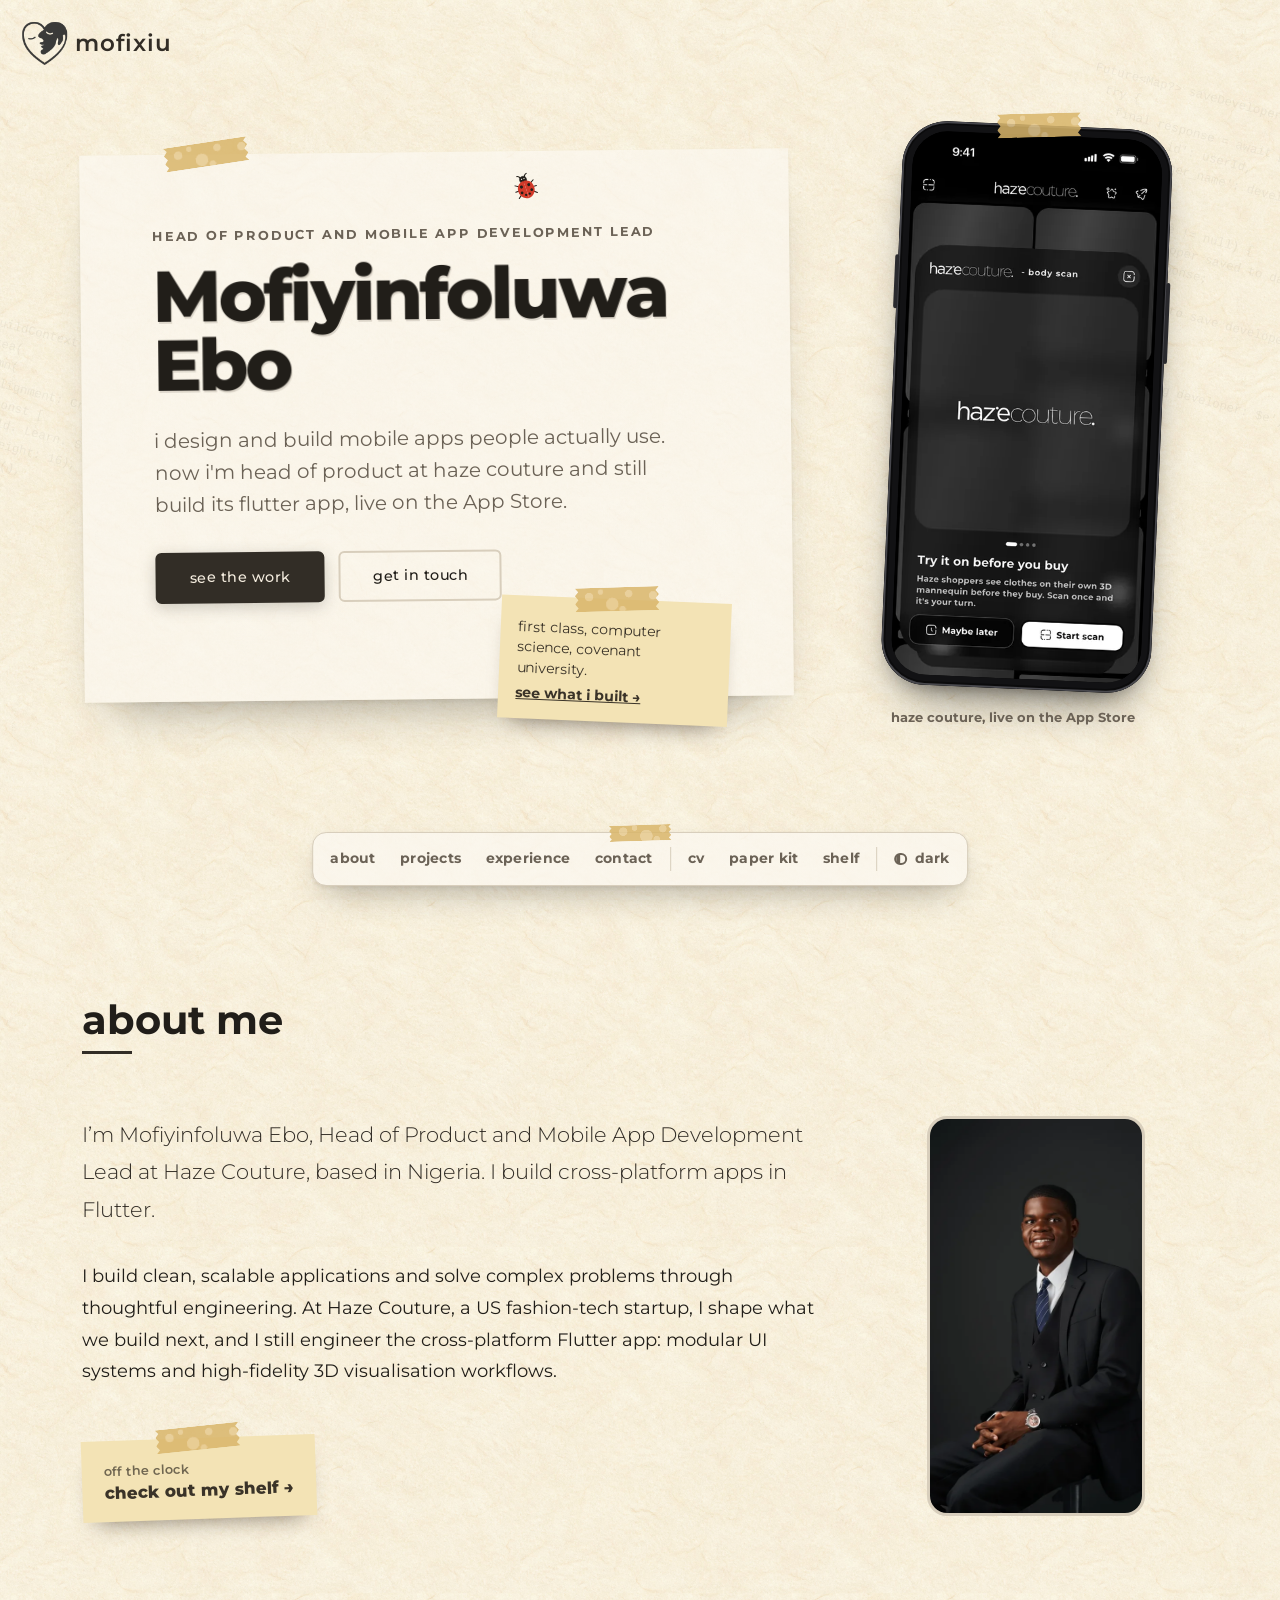
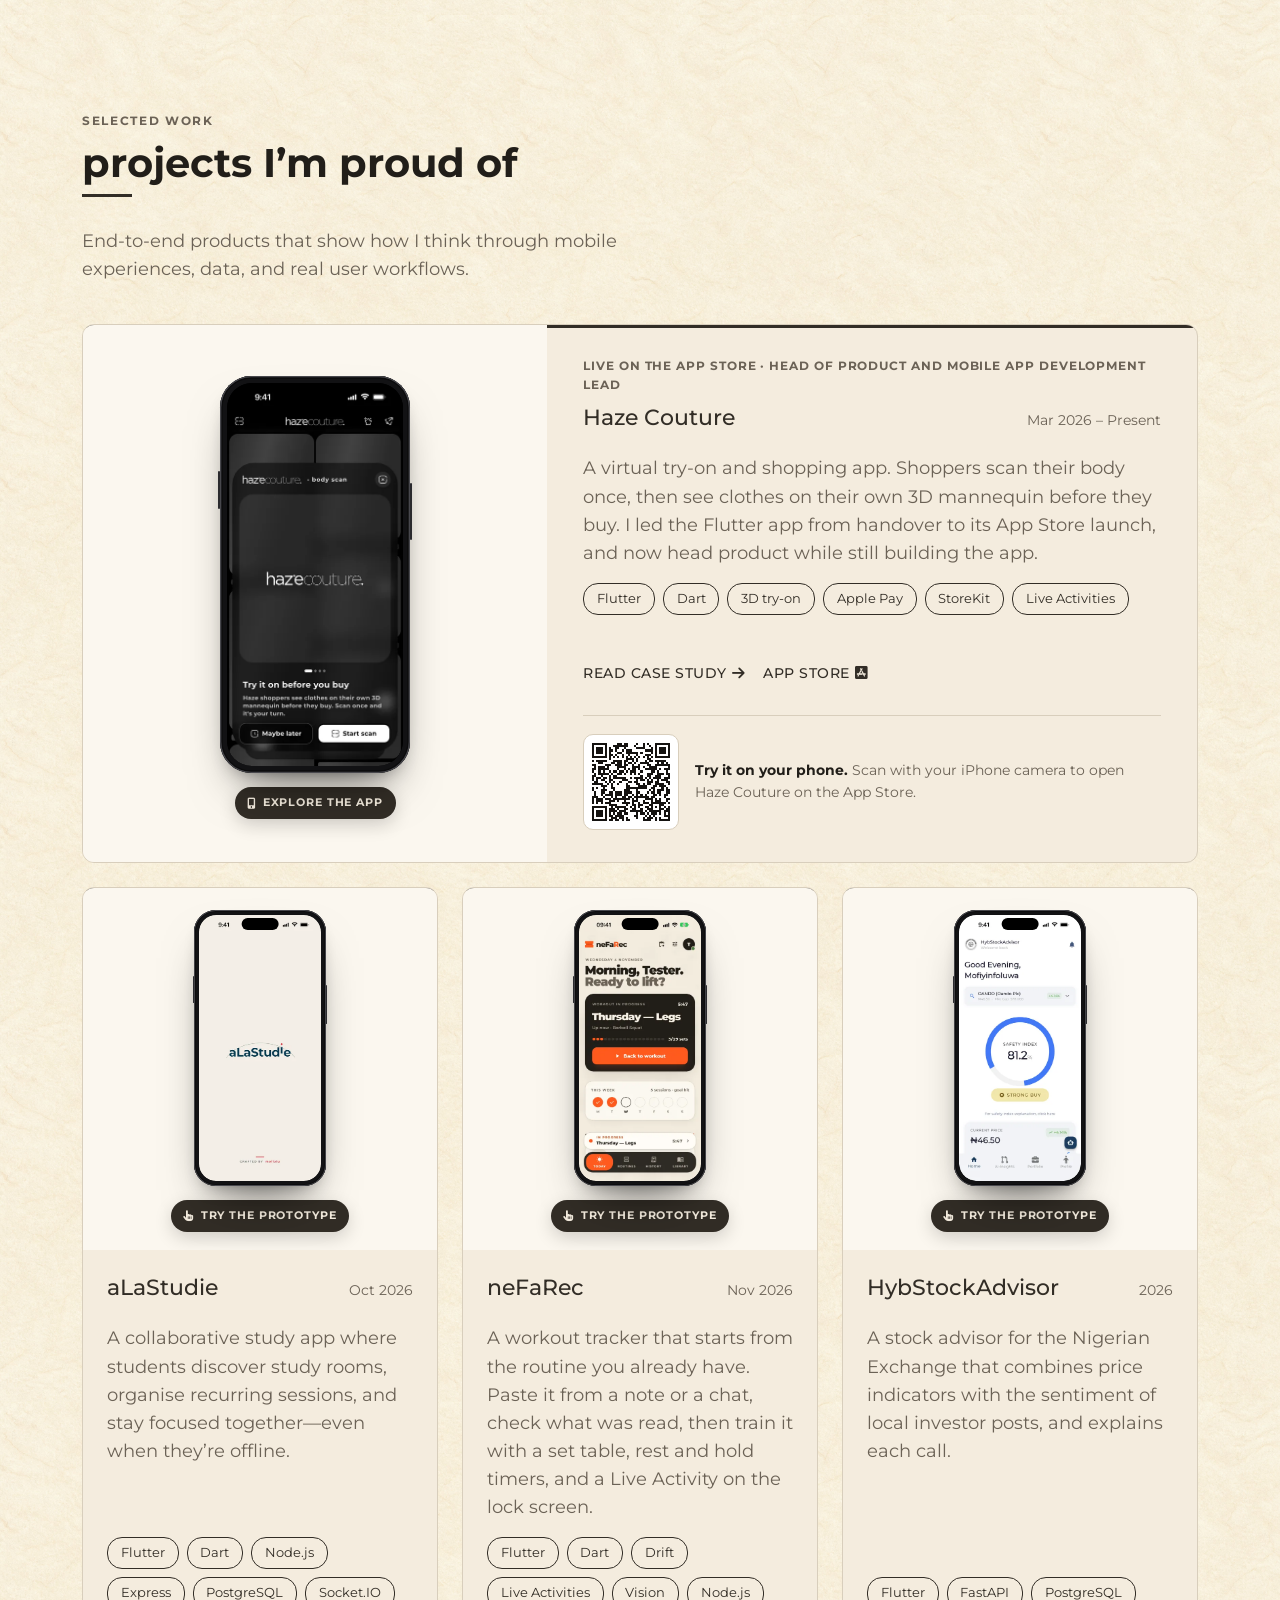
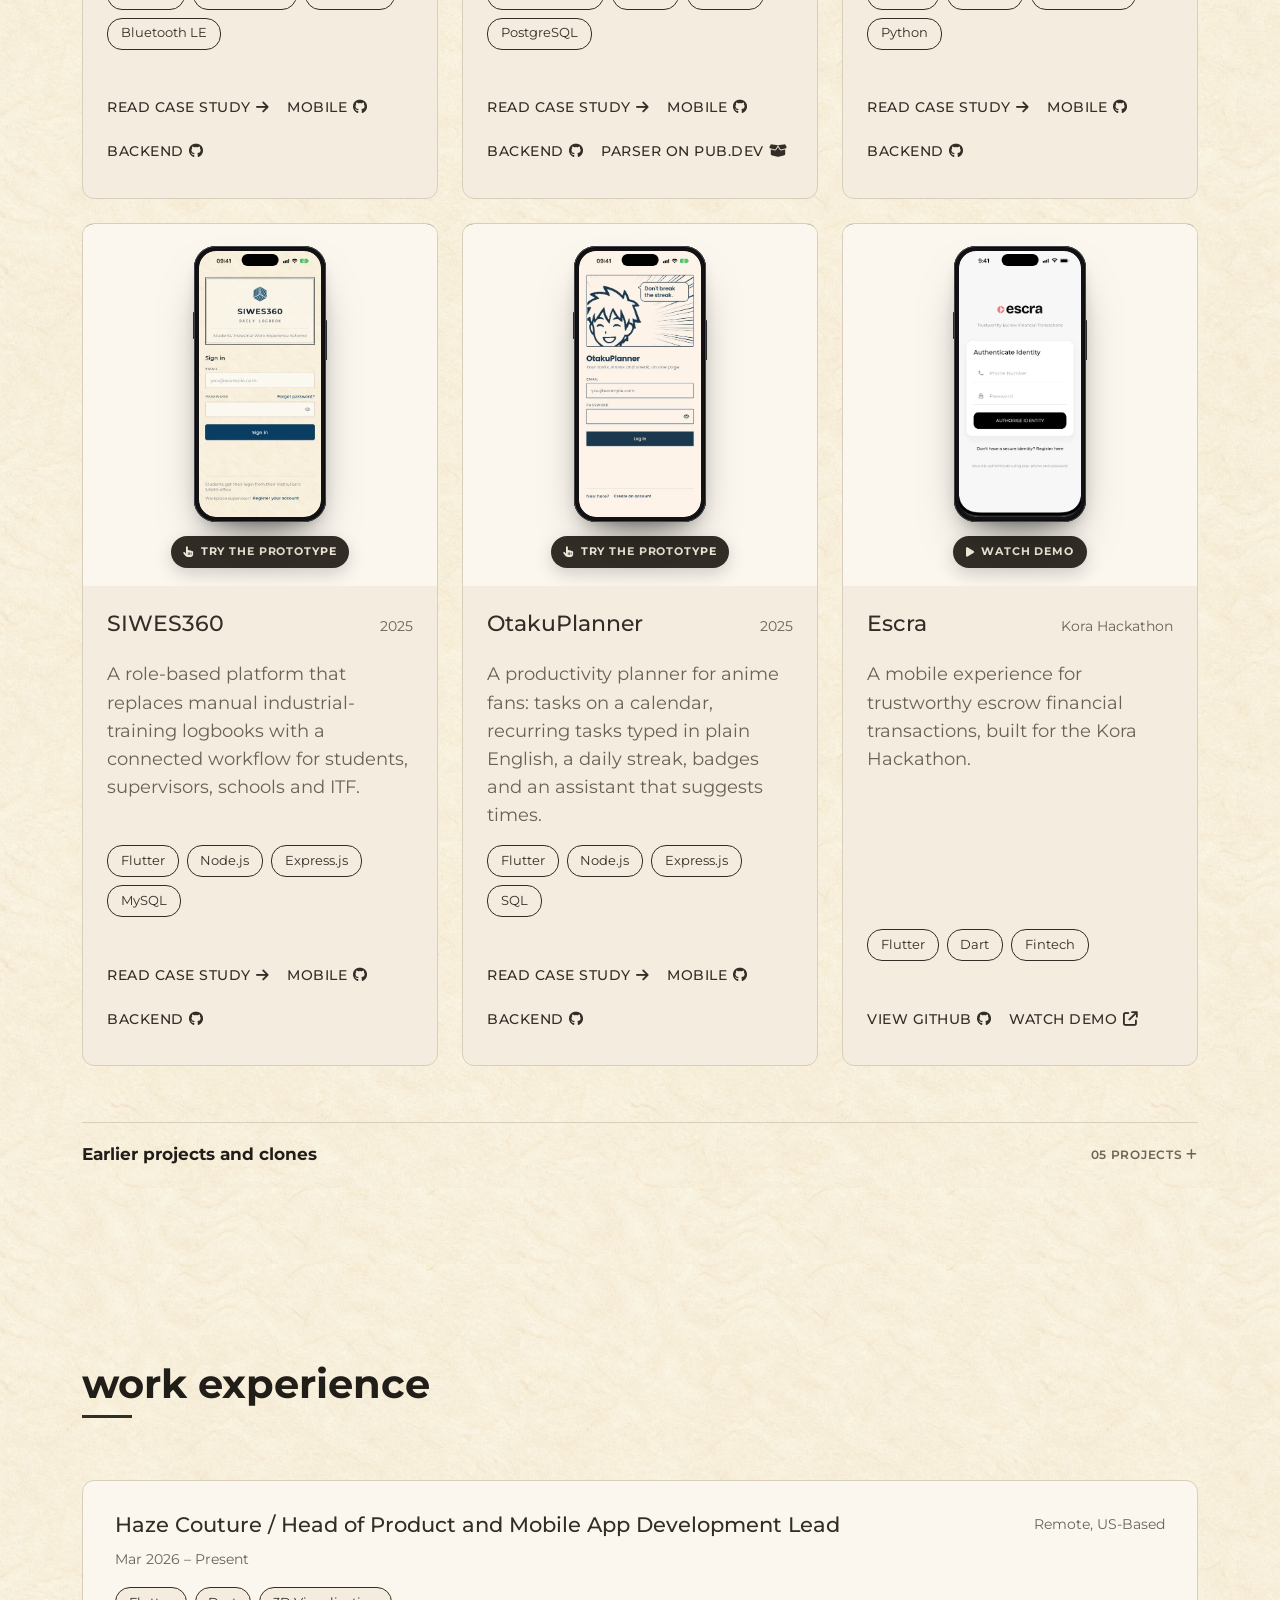
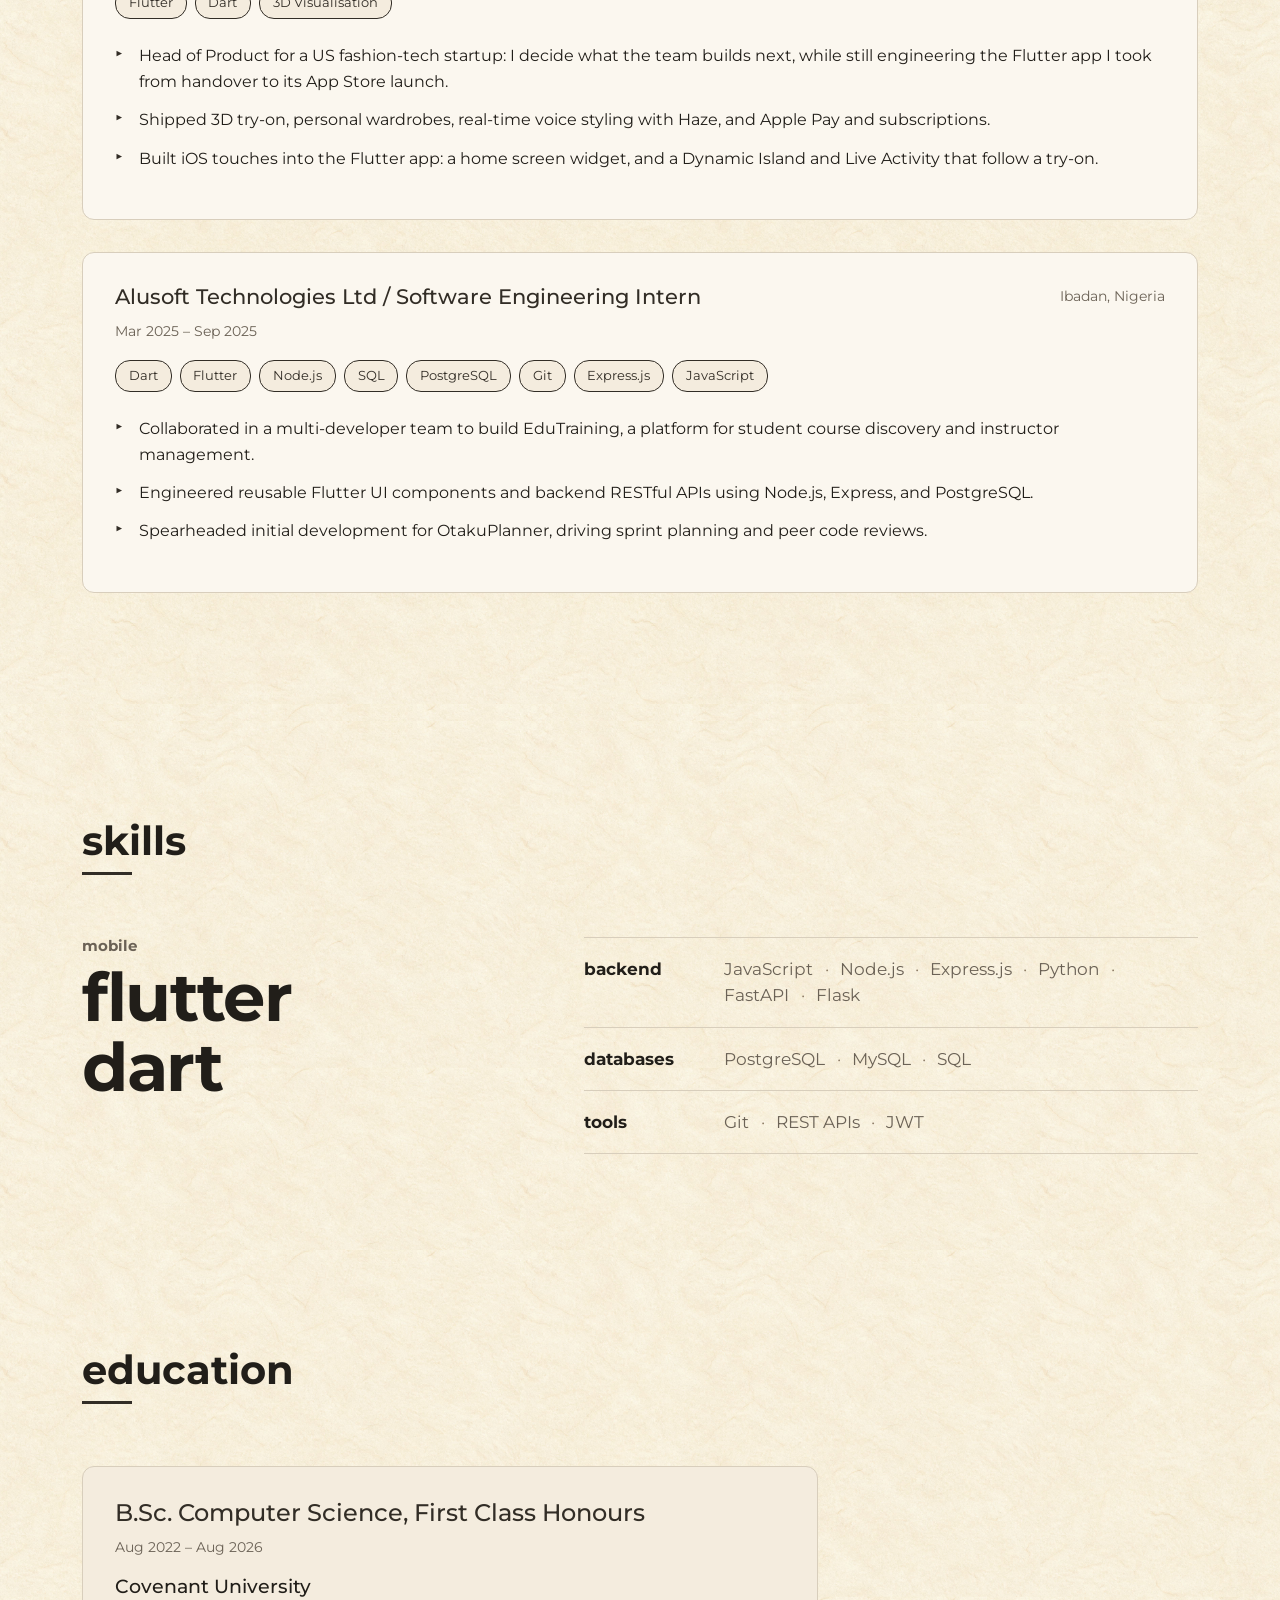
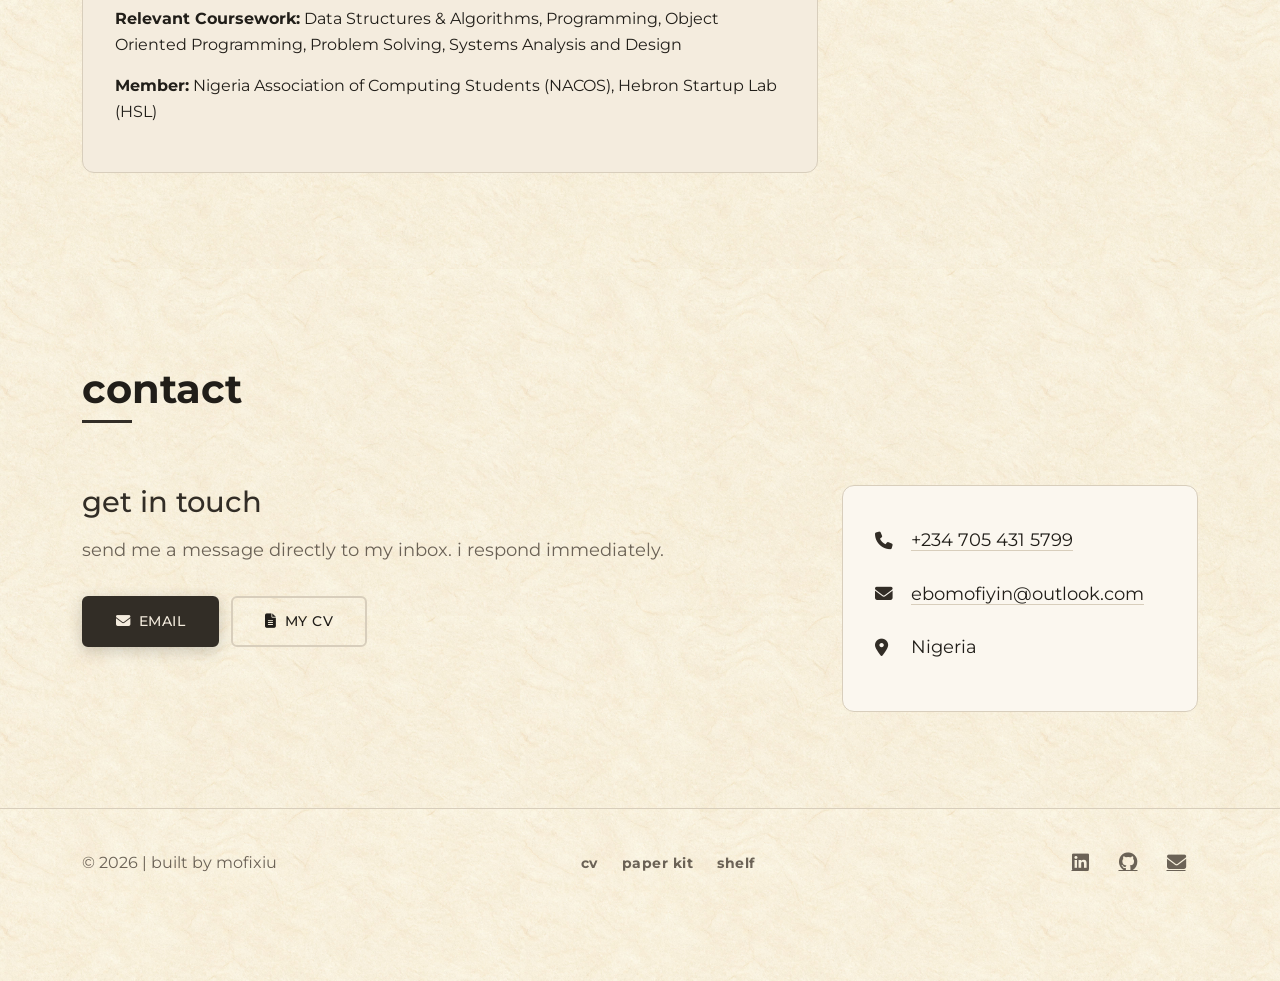
==== index.html @ d9a05248 "Go back to the plain favicon The heart no longer fills with ink in the tab; the static favicon stays" ====
<!DOCTYPE html>
<html lang="en">
<head>
    <meta charset="UTF-8">
    <meta name="viewport" content="width=device-width, initial-scale=1.0">
    <title>Mofiyinfoluwa Ebo (Mofiyin Ebo) | Head of Product &amp; Flutter Developer</title>
    <meta name="description" content="Mofiyinfoluwa Ebo (Mofiyin Ebo) is Head of Product and Mobile App Development Lead at Haze Couture, and a Flutter developer in Nigeria. Explore the apps and the work behind them.">
    <link rel="canonical" href="https://mofiyinebo.com/">
    <meta name="robots" content="index, follow">
    
    <link rel="icon" type="image/svg+xml" href="favicon.svg?v=20261010-dark-icon" />
    <link rel="icon" type="image/png" href="favicon-96x96.png?v=20261010-dark-icon" sizes="96x96" />
    <link rel="shortcut icon" href="favicon.ico?v=20261010-dark-icon" />
    <link rel="apple-touch-icon" sizes="180x180" href="apple-touch-icon.png?v=20261010-dark-icon" />
    <meta name="apple-mobile-web-app-title" content="Mofiyinfoluwa Ebo" />
    <link rel="manifest" href="site.webmanifest" />
    
    
    <meta property="og:title" content="Mofiyinfoluwa Ebo (Mofiyin Ebo) | Head of Product &amp; Flutter Developer">
    <meta property="og:description" content="Mofiyinfoluwa Ebo (Mofiyin Ebo) is Head of Product and Mobile App Development Lead at Haze Couture, and a Flutter developer in Nigeria. Explore the apps and the work behind them.">
    <meta property="og:image" content="https://mofiyinebo.com/assets/og-card.jpg">
    <meta property="og:image:alt" content="Portrait of Mofiyinfoluwa Ebo beside the words Head of Product &amp; Mobile App Development Lead, Haze Couture">
    <meta property="og:image:type" content="image/jpeg">
    <meta property="og:image:width" content="1200">
    <meta property="og:image:height" content="630">
    <meta property="og:url" content="https://mofiyinebo.com/">
    <meta property="og:type" content="website">
    <meta property="og:site_name" content="Mofiyinfoluwa Ebo Portfolio">
    
    <meta name="twitter:card" content="summary_large_image">
    <meta name="twitter:title" content="Mofiyinfoluwa Ebo (Mofiyin Ebo) | Head of Product &amp; Flutter Developer">
    <meta name="twitter:description" content="Mofiyinfoluwa Ebo (Mofiyin Ebo) is Head of Product and Mobile App Development Lead at Haze Couture, and a Flutter developer in Nigeria. Explore the apps and the work behind them.">
    <meta name="twitter:image" content="https://mofiyinebo.com/assets/og-card.jpg">
    <meta name="twitter:image:alt" content="Portrait of Mofiyinfoluwa Ebo beside the words Head of Product &amp; Mobile App Development Lead, Haze Couture">
    
    <meta name="author" content="Mofiyinfoluwa Ebo">
    <meta name="theme-color" content="#171512">

    <script type="application/ld+json">
    {
      "@context": "https://schema.org",
      "@graph": [
        {
          "@type": "WebSite",
          "@id": "https://mofiyinebo.com/#website",
          "url": "https://mofiyinebo.com/",
          "name": "Mofiyinfoluwa Ebo Portfolio",
          "alternateName": "Mofixiu",
          "publisher": { "@id": "https://mofiyinebo.com/#person" }
        },
        {
          "@type": "WebPage",
          "@id": "https://mofiyinebo.com/#webpage",
          "url": "https://mofiyinebo.com/",
          "name": "Mofiyinfoluwa Ebo (Mofiyin Ebo) | Head of Product & Flutter Developer",
          "isPartOf": { "@id": "https://mofiyinebo.com/#website" },
          "mainEntity": { "@id": "https://mofiyinebo.com/#person" }
        },
        {
          "@type": "Person",
          "@id": "https://mofiyinebo.com/#person",
          "name": "Mofiyinfoluwa Ebo",
          "givenName": "Mofiyinfoluwa",
          "familyName": "Ebo",
          "alternateName": [
            "Mofiyin Ebo",
            "Ebo Mofiyin",
            "Ebo Mofiyinfoluwa",
            "Ebo Mofiyinfoluwa David"
          ],
          "url": "https://mofiyinebo.com/",
          "mainEntityOfPage": { "@id": "https://mofiyinebo.com/#webpage" },
          "image": "https://mofiyinebo.com/assets/portrait.webp",
          "jobTitle": "Head of Product and Mobile App Development Lead",
          "worksFor": {
            "@type": "Organization",
            "name": "Haze Couture"
          },
          "address": {
            "@type": "PostalAddress",
            "addressCountry": "NG"
          },
          "alumniOf": {
            "@type": "CollegeOrUniversity",
            "name": "Covenant University"
          },
          "knowsAbout": ["Product Management", "Product Strategy", "Product Roadmapping", "Flutter", "Dart", "Mobile App Development", "Backend Development", "Node.js", "Python"],
          "sameAs": [
            "https://linkedin.com/in/mofiyinfoluwa-ebo-57b65423a/",
            "https://github.com/mofixiu"
          ]
        }
      ]
    }
    </script>
    
    <script>
        // The intro plays once per visit and never for reduced-motion visitors.
        try {
            if (sessionStorage.getItem('mofixiu-intro-seen') || window.matchMedia('(prefers-reduced-motion: reduce)').matches) {
                document.documentElement.classList.add('skip-intro');
            }
        } catch (error) {}
    </script>
    <link href="https://cdn.jsdelivr.net/npm/bootstrap@5.3.0/dist/css/bootstrap.min.css" rel="stylesheet">
    <link rel="stylesheet" href="https://cdnjs.cloudflare.com/ajax/libs/font-awesome/6.4.0/css/all.min.css">
    <link href="https://fonts.googleapis.com/css2?family=Montserrat:wght@300;400;500;600;700&amp;display=swap" rel="stylesheet">
    <link rel="stylesheet" href="css/style.css">
</head>
<body class="light-theme">
    <!-- Loading Screen -->
    <div id="loading-screen">
        <div class="loader">
            <div class="typing">
                <div class="loading-brand" role="img" aria-label="Mofixiu">
                    <span class="brand-mark" aria-hidden="true"><img src="mofixiu-transparent.png" alt=""></span>
                    <span class="brand-wordmark">mofixiu</span>
                </div>
            </div>
            <div class="loading-text">
                <span id="typing-text"></span>
                <span class="cursor">|</span>
            </div>
            <div class="progress-bar">
                <div class="progress-fill"></div>
            </div>
        </div>
    </div>

    <!-- Section dock: a paper strip at the bottom of the screen, in reach on phones -->
    <nav class="dock" aria-label="Sections">
        <a class="dock-link" href="#about">about</a>
        <a class="dock-link" href="#projects">projects</a>
        <a class="dock-link" href="#experience">experience</a>
        <a class="dock-link" href="#contact">contact</a>
        <span class="dock-rule dock-wide" aria-hidden="true"></span>
        <a class="dock-link dock-wide" href="https://cv.mofiyinebo.com">cv</a>
        <a class="dock-link dock-wide" href="https://kit.mofiyinebo.com">paper kit</a>
        <a class="dock-link dock-wide" href="https://shelf.mofiyinebo.com">shelf</a>
        <span class="dock-rule" aria-hidden="true"></span>
        <button id="theme-toggle" class="theme-toggle" type="button" aria-label="Switch to dark mode">
            <span class="theme-toggle-dot" aria-hidden="true"></span><span class="theme-toggle-label">dark</span>
        </button>
    </nav>

    <!-- Hero Section -->
    <section id="home" class="hero-section">
        <a class="site-brand" href="#home" aria-label="mofixiu, back to the top">
            <span class="brand-mark" aria-hidden="true"><img src="mofixiu-transparent.png" alt=""></span>
            <span class="brand-wordmark">mofixiu</span>
        </a>
        <div class="hero-bg">
            <div class="code-snippet code-snippet-left">
                <pre><code>Widget build(BuildContext context) {
  return SafeArea(
    child: Column(
      crossAxisAlignment: CrossAxisAlignment.start,
      children: const [
        Text('Build. Learn. Ship.'),
        SizedBox(height: 16),
        ProjectGrid(),
      ],
    ),
  );
}</code></pre>
            </div>
            <div class="code-snippet">
                <pre><code>Future&lt;Map?&gt; saveDeveloper(int userId, {String developerName = 'Mofiyin Ebo'}) async {
  try {
    final response = await post('/developers', {
      'user_id': userId,
      'developer_name': developerName,
    });
    
    if (response != null) {
      log('Developer saved to database: $response');
      return response;
    } else {
      log('Failed to save developer');
      return null;
    }
  } catch (e) {
    log('Error saving developer: $e');
    return null;
  }
}
</code></pre>
            </div>
        </div>
        <div class="container">
            <div class="hero-main">
                <div class="hv-sheet">
                    <span class="hv-tape hv-tape--left" aria-hidden="true"></span>
                    <button type="button" class="ladybug" aria-label="Shoo the ladybug">
                        <svg viewBox="0 0 40 44" aria-hidden="true">
                            <g fill="none" stroke="currentColor" stroke-linecap="round" stroke-width="1.6">
                                <path d="M10 18l-5-3M9 25H3M10 32l-5 4M30 18l5-3M31 25h6M30 32l5 4"/>
                                <path d="M17 7c-1-3-3-5-5-5M23 7c1-3 3-5 5-5"/>
                            </g>
                            <ellipse class="ladybug-wing" cx="12" cy="25" rx="7" ry="15" fill="rgba(255, 255, 255, 0.6)" stroke="rgba(33, 30, 25, 0.35)"/>
                            <ellipse class="ladybug-wing" cx="28" cy="25" rx="7" ry="15" fill="rgba(255, 255, 255, 0.6)" stroke="rgba(33, 30, 25, 0.35)"/>
                            <circle cx="20" cy="10" r="5.5" fill="#211e19" stroke="currentColor" stroke-width="0.8"/>
                            <circle cx="18" cy="8.5" r="1" fill="#f8f3ea"/>
                            <circle cx="22" cy="8.5" r="1" fill="#f8f3ea"/>
                            <g class="ladybug-shell ladybug-shell--left" fill="#211e19">
                                <path d="M20 12C11 12 7 19 7 26c0 8 6 14 13 14z" fill="#d23a2a"/>
                                <circle cx="14" cy="20" r="2.4"/><circle cx="12" cy="29" r="2.2"/><circle cx="17" cy="34" r="1.8"/>
                            </g>
                            <g class="ladybug-shell ladybug-shell--right" fill="#211e19">
                                <path d="M20 12c9 0 13 7 13 14 0 8-6 14-13 14z" fill="#d23a2a"/>
                                <circle cx="26" cy="20" r="2.4"/><circle cx="28" cy="29" r="2.2"/><circle cx="23" cy="34" r="1.8"/>
                            </g>
                        </svg>
                    </button>
                    <p class="hv-kicker">head of product and mobile app development lead</p>
                    <h1 class="hv-cut" aria-label="Mofiyinfoluwa Ebo"><span class="hero-word" aria-hidden="true"><span class="cutout"><span>M</span></span><span class="cutout"><span>o</span></span><span class="cutout"><span>f</span></span><span class="cutout"><span>i</span></span><span class="cutout"><span>y</span></span><span class="cutout"><span>i</span></span><span class="cutout"><span>n</span></span><span class="cutout"><span>f</span></span><span class="cutout"><span>o</span></span><span class="cutout"><span>l</span></span><span class="cutout"><span>u</span></span><span class="cutout"><span>w</span></span><span class="cutout"><span>a</span></span></span><span class="hero-word" aria-hidden="true"><span class="cutout"><span>E</span></span><span class="cutout"><span>b</span></span><span class="cutout"><span>o</span></span></span></h1>
                    <p class="hv-lede">i design and build mobile apps people actually use. now i'm head of product at haze couture and still build its flutter app, live on the App Store.</p>
                    <div class="hv-cta"><a href="#projects" class="btn btn-primary">see the work</a><a href="#contact" class="btn btn-outline">get in touch</a></div>
                    <aside class="hv-note"><span class="hv-tape" aria-hidden="true"></span>first class, computer science, covenant university. <a href="#projects">see what i built →</a></aside>
                </div>
                <figure class="hv-phone">
                    <span class="hv-tape" aria-hidden="true"></span>
                    <span class="phone-prototype phone-prototype--mini" data-app="haze" aria-hidden="true"><img class="pp-fallback" src="screenshots/device/haze/sm/03-shop.webp" alt="" loading="lazy" decoding="async"></span>
                    <figcaption>haze couture, live on the App Store</figcaption>
                </figure>
            </div>
            
            <!-- Legacy chess board retained in markup but hidden by the updated hero styling. -->
            <div class="chess-board-container d-none d-lg-block">
                <div class="chess-board">
                    <div class="chess-square light"></div>
                    <div class="chess-square dark"></div>
                    <div class="chess-square light"></div>
                    <div class="chess-square dark"></div>
                    <div class="chess-square light"></div>
                    <div class="chess-square dark"></div>
                    <div class="chess-square light"></div>
                    <div class="chess-square dark"></div>
                    
                    <div class="chess-square dark"></div>
                    <div class="chess-square light"></div>
                    <div class="chess-square dark"></div>
                    <div class="chess-square light"></div>
                    <div class="chess-square dark"></div>
                    <div class="chess-square light"></div>
                    <div class="chess-square dark"></div>
                    <div class="chess-square light"></div>
                    
                    <div class="chess-square light"></div>
                    <div class="chess-square dark"></div>
                    <div class="chess-square light"></div>
                    <div class="chess-square dark"></div>
                    <div class="chess-square light"></div>
                    <div class="chess-square dark"></div>
                    <div class="chess-square light"></div>
                    <div class="chess-square dark"></div>
                    
                    <div class="chess-square dark"></div>
                    <div class="chess-square light"></div>
                    <div class="chess-square dark"></div>
                    <div class="chess-square light"></div>
                    <div class="chess-square dark"></div>
                    <div class="chess-square light"></div>
                    <div class="chess-square dark"></div>
                    <div class="chess-square light"></div>
                    
                    <div class="chess-square light"></div>
                    <div class="chess-square dark"></div>
                    <div class="chess-square light"></div>
                    <div class="chess-square dark"></div>
                    <div class="chess-square light"></div>
                    <div class="chess-square dark"></div>
                    <div class="chess-square light"></div>
                    <div class="chess-square dark"></div>
                    
                    <div class="chess-square dark"></div>
                    <div class="chess-square light"></div>
                    <div class="chess-square dark"></div>
                    <div class="chess-square light"></div>
                    <div class="chess-square dark"></div>
                    <div class="chess-square light"></div>
                    <div class="chess-square dark"></div>
                    <div class="chess-square light"></div>
                    
                    <div class="chess-square light"></div>
                    <div class="chess-square dark"></div>
                    <div class="chess-square light"></div>
                    <div class="chess-square dark"></div>
                    <div class="chess-square light"></div>
                    <div class="chess-square dark"></div>
                    <div class="chess-square light"></div>
                    <div class="chess-square dark"></div>
                    
                    <div class="chess-square dark"></div>
                    <div class="chess-square light"></div>
                    <div class="chess-square dark"></div>
                    <div class="chess-square light"></div>
                    <div class="chess-square dark"></div>
                    <div class="chess-square light"></div>
                    <div class="chess-square dark"></div>
                    <div class="chess-square light"></div>
                    
                    <div class="chess-piece king" style="grid-area: 1/5/2/6;">♔</div>
                    <div class="chess-piece queen" style="grid-area: 1/4/2/5;">♕</div>
                    <div class="chess-piece rook" style="grid-area: 1/1/2/2;">♖</div>
                    <div class="chess-piece rook" style="grid-area: 1/8/2/9;">♖</div>
                    <div class="chess-piece bishop" style="grid-area: 1/3/2/4;">♗</div>
                    <div class="chess-piece bishop" style="grid-area: 1/6/2/7;">♗</div>
                    <div class="chess-piece knight" style="grid-area: 1/2/2/3;">♘</div>
                    <div class="chess-piece knight" style="grid-area: 1/7/2/8;">♘</div>
                    
                    <div class="chess-piece pawn" style="grid-area: 2/1/3/2;">♙</div>
                    <div class="chess-piece pawn" style="grid-area: 2/2/3/3;">♙</div>
                    <div class="chess-piece pawn" style="grid-area: 2/3/3/4;">♙</div>
                    <div class="chess-piece pawn" style="grid-area: 2/4/3/5;">♙</div>
                    <div class="chess-piece pawn" style="grid-area: 2/5/3/6;">♙</div>
                    <div class="chess-piece pawn" style="grid-area: 2/6/3/7;">♙</div>
                    <div class="chess-piece pawn" style="grid-area: 2/7/3/8;">♙</div>
                    <div class="chess-piece pawn" style="grid-area: 2/8/3/9;">♙</div>
                </div>
            </div>
            
        </div>
    </section>

    <!-- About Section -->
    <section id="about" class="about-section">
        <div class="container">
            <div class="section-header">
                <h2>about me</h2>
            </div>
            <div class="row">
                <div class="col-lg-8">
                    <div class="about-content">
                        <p class="lead">
                            I’m Mofiyinfoluwa Ebo, Head of Product and Mobile App Development Lead at Haze Couture, based in Nigeria. I build cross-platform apps in Flutter.
                        </p>
                        <p>
                            I build clean, scalable applications and solve complex problems through thoughtful engineering. At Haze Couture, a US fashion-tech startup, I shape what we build next, and I still engineer the cross-platform Flutter app: modular UI systems and high-fidelity 3D visualisation workflows.
                        </p>
                        <a class="off-clock" href="https://shelf.mofiyinebo.com">
                            <span class="hv-tape" aria-hidden="true"></span>
                            <span class="off-clock-label">off the clock</span>
                            <span class="off-clock-go">check out my shelf <span class="off-clock-arrow" aria-hidden="true">→</span></span>
                        </a>
                    </div>
                </div>
                <div class="col-lg-4">
                    <div class="profile-image">
                        <img src="assets/portrait.webp" width="600" height="900" loading="lazy" decoding="async"
                             alt="Portrait of Ebo Mofiyinfoluwa David, also known as Mofiyinfoluwa Ebo">
                    </div>
                </div>
            </div>
        </div>
    </section>

    <!-- Projects Section -->
    <section id="projects" class="projects-section">
        <div class="container">
            <div class="section-header">
                <p class="section-kicker">Selected work</p>
                <h2>projects I’m proud of</h2>
            </div>
            <p class="projects-intro">End-to-end products that show how I think through mobile experiences, data, and real user workflows.</p>
            <article class="featured-project-card flagship-project">
                <button type="button" class="project-preview" data-bs-toggle="modal" data-bs-target="#hazeModal" aria-label="Take a tour of the Haze Couture app">
                    <span class="phone-prototype phone-prototype--mini" data-app="haze" aria-hidden="true"><img class="pp-fallback" src="screenshots/device/haze/sm/03-shop.webp" alt="" loading="lazy" decoding="async"></span>
                    <span class="preview-label"><i class="fas fa-mobile-screen-button" aria-hidden="true"></i> Explore the app</span>
                </button>
                <div class="featured-project-content">
                    <p class="flagship-kicker">Live on the App Store · Head of Product and Mobile App Development Lead</p>
                    <div class="project-header"><h3>Haze Couture</h3><span class="project-duration">Mar 2026 – Present</span></div>
                    <p class="project-description">A virtual try-on and shopping app. Shoppers scan their body once, then see clothes on their own 3D mannequin before they buy. I led the Flutter app from handover to its App Store launch, and now head product while still building the app.</p>
                    <div class="tech-stack"><span class="tech-badge">Flutter</span><span class="tech-badge">Dart</span><span class="tech-badge">3D try-on</span><span class="tech-badge">Apple Pay</span><span class="tech-badge">StoreKit</span><span class="tech-badge">Live Activities</span></div>
                    <div class="project-actions"><button type="button" class="project-link" data-bs-toggle="modal" data-bs-target="#hazeModal">Read case study <i class="fas fa-arrow-right" aria-hidden="true"></i></button><a class="project-link" href="https://apps.apple.com/us/app/haze-couture-try-on-shop/id6759711912" target="_blank" rel="noopener noreferrer">App Store <i class="fab fa-app-store-ios" aria-hidden="true"></i></a></div>
                    <div class="try-on-phone">
                        <img class="try-on-phone-qr" src="assets/haze-couture-app-store-qr.svg" alt="QR code that opens Haze Couture on the App Store" width="96" height="96" loading="lazy" decoding="async">
                        <p><strong>Try it on your phone.</strong> Scan with your iPhone camera to open Haze Couture on the App Store.</p>
                    </div>
                </div>
            </article>
            <div class="featured-projects">
                <article class="featured-project-card">
                    <button type="button" class="project-preview" data-bs-toggle="modal" data-bs-target="#alastudieModal" aria-label="Open aLaStudie interactive prototype">
                        <span class="phone-prototype phone-prototype--mini" data-app="alastudie" aria-hidden="true"><img class="pp-fallback" src="screenshots/device/alastudie/sm/01-home-nia.webp" alt="" loading="lazy" decoding="async"></span>
                        <span class="preview-label"><i class="fas fa-hand-pointer" aria-hidden="true"></i> Try the prototype</span>
                    </button>
                    <div class="featured-project-content">
                        <div class="project-header"><h3>aLaStudie</h3><span class="project-duration">Oct 2026</span></div>
                        <p class="project-description">A collaborative study app where students discover study rooms, organise recurring sessions, and stay focused together—even when they’re offline.</p>
                        <div class="tech-stack"><span class="tech-badge">Flutter</span><span class="tech-badge">Dart</span><span class="tech-badge">Node.js</span><span class="tech-badge">Express</span><span class="tech-badge">PostgreSQL</span><span class="tech-badge">Socket.IO</span><span class="tech-badge">Bluetooth LE</span></div>
                        <div class="project-actions"><button type="button" class="project-link" data-bs-toggle="modal" data-bs-target="#alastudieModal">Read case study <i class="fas fa-arrow-right" aria-hidden="true"></i></button><a class="project-link" href="https://github.com/mofixiu/alastudiemobile" target="_blank" rel="noopener noreferrer">Mobile <i class="fab fa-github" aria-hidden="true"></i></a><a class="project-link" href="https://github.com/mofixiu/alastudiebackend" target="_blank" rel="noopener noreferrer">Backend <i class="fab fa-github" aria-hidden="true"></i></a></div>
                    </div>
                </article>

                <article class="featured-project-card">
                    <button type="button" class="project-preview" data-bs-toggle="modal" data-bs-target="#nefarecModal" aria-label="Open neFaRec interactive prototype">
                        <span class="phone-prototype phone-prototype--mini" data-app="nefarec" aria-hidden="true"><img class="pp-fallback" src="screenshots/device/nefarec/sm/01-today.webp" alt="" loading="lazy" decoding="async"></span>
                        <span class="preview-label"><i class="fas fa-hand-pointer" aria-hidden="true"></i> Try the prototype</span>
                    </button>
                    <div class="featured-project-content">
                        <div class="project-header"><h3>neFaRec</h3><span class="project-duration">Nov 2026</span></div>
                        <p class="project-description">A workout tracker that starts from the routine you already have. Paste it from a note or a chat, check what was read, then train it with a set table, rest and hold timers, and a Live Activity on the lock screen.</p>
                        <div class="tech-stack"><span class="tech-badge">Flutter</span><span class="tech-badge">Dart</span><span class="tech-badge">Drift</span><span class="tech-badge">Live Activities</span><span class="tech-badge">Vision</span><span class="tech-badge">Node.js</span><span class="tech-badge">PostgreSQL</span></div>
                        <div class="project-actions"><button type="button" class="project-link" data-bs-toggle="modal" data-bs-target="#nefarecModal">Read case study <i class="fas fa-arrow-right" aria-hidden="true"></i></button><a class="project-link" href="https://github.com/mofixiu/neFaRecmobile" target="_blank" rel="noopener noreferrer">Mobile <i class="fab fa-github" aria-hidden="true"></i></a><a class="project-link" href="https://github.com/mofixiu/neFaRecbackend" target="_blank" rel="noopener noreferrer">Backend <i class="fab fa-github" aria-hidden="true"></i></a><a class="project-link" href="https://pub.dev/packages/workout_parser" target="_blank" rel="noopener noreferrer">Parser on pub.dev <i class="fas fa-box-open" aria-hidden="true"></i></a></div>
                    </div>
                </article>

                <article class="featured-project-card">
                    <button type="button" class="project-preview" data-bs-toggle="modal" data-bs-target="#hybstockadvisorModal" aria-label="Open HybStockAdvisor interactive prototype">
                        <span class="phone-prototype phone-prototype--mini" data-app="hybstock" aria-hidden="true"><img class="pp-fallback" src="screenshots/device/hybstock/sm/1.webp" alt="" loading="lazy" decoding="async"></span>
                        <span class="preview-label"><i class="fas fa-hand-pointer" aria-hidden="true"></i> Try the prototype</span>
                    </button>
                    <div class="featured-project-content">
                        <div class="project-header"><h3>HybStockAdvisor</h3><span class="project-duration">2026</span></div>
                        <p class="project-description">A stock advisor for the Nigerian Exchange that combines price indicators with the sentiment of local investor posts, and explains each call.</p>
                        <div class="tech-stack"><span class="tech-badge">Flutter</span><span class="tech-badge">FastAPI</span><span class="tech-badge">PostgreSQL</span><span class="tech-badge">Python</span></div>
                        <div class="project-actions"><button type="button" class="project-link" data-bs-toggle="modal" data-bs-target="#hybstockadvisorModal">Read case study <i class="fas fa-arrow-right" aria-hidden="true"></i></button><a class="project-link" href="https://github.com/mofixiu/hybstockadvisor" target="_blank" rel="noopener noreferrer">Mobile <i class="fab fa-github" aria-hidden="true"></i></a><a class="project-link" href="https://github.com/mofixiu/hybridstockinvestmentadvisor" target="_blank" rel="noopener noreferrer">Backend <i class="fab fa-github" aria-hidden="true"></i></a></div>
                    </div>
                </article>

                <article class="featured-project-card">
                    <button type="button" class="project-preview" data-bs-toggle="modal" data-bs-target="#siwes360Modal" aria-label="Open SIWES360 interactive prototype">
                        <span class="phone-prototype phone-prototype--mini" data-app="siwes360" aria-hidden="true"><img class="pp-fallback" src="screenshots/device/siwes360/sm/1.webp" alt="" loading="lazy" decoding="async"></span>
                        <span class="preview-label"><i class="fas fa-hand-pointer" aria-hidden="true"></i> Try the prototype</span>
                    </button>
                    <div class="featured-project-content">
                        <div class="project-header"><h3>SIWES360</h3><span class="project-duration">2025</span></div>
                        <p class="project-description">A role-based platform that replaces manual industrial-training logbooks with a connected workflow for students, supervisors, schools and ITF.</p>
                        <div class="tech-stack"><span class="tech-badge">Flutter</span><span class="tech-badge">Node.js</span><span class="tech-badge">Express.js</span><span class="tech-badge">MySQL</span></div>
                        <div class="project-actions"><button type="button" class="project-link" data-bs-toggle="modal" data-bs-target="#siwes360Modal">Read case study <i class="fas fa-arrow-right" aria-hidden="true"></i></button><a class="project-link" href="https://github.com/mofixiu/siwes360" target="_blank" rel="noopener noreferrer">Mobile <i class="fab fa-github" aria-hidden="true"></i></a><a class="project-link" href="https://github.com/mofixiu/siwes360Backend" target="_blank" rel="noopener noreferrer">Backend <i class="fab fa-github" aria-hidden="true"></i></a></div>
                    </div>
                </article>

                <article class="featured-project-card">
                    <button type="button" class="project-preview" data-bs-toggle="modal" data-bs-target="#otakuplannerModal" aria-label="Open OtakuPlanner interactive prototype">
                        <span class="phone-prototype phone-prototype--mini" data-app="otakuplanner" aria-hidden="true"><img class="pp-fallback" src="screenshots/device/otakuplanner/sm/3.webp" alt="" loading="lazy" decoding="async"></span>
                        <span class="preview-label"><i class="fas fa-hand-pointer" aria-hidden="true"></i> Try the prototype</span>
                    </button>
                    <div class="featured-project-content">
                        <div class="project-header"><h3>OtakuPlanner</h3><span class="project-duration">2025</span></div>
                        <p class="project-description">A productivity planner for anime fans: tasks on a calendar, recurring tasks typed in plain English, a daily streak, badges and an assistant that suggests times.</p>
                        <div class="tech-stack"><span class="tech-badge">Flutter</span><span class="tech-badge">Node.js</span><span class="tech-badge">Express.js</span><span class="tech-badge">SQL</span></div>
                        <div class="project-actions"><button type="button" class="project-link" data-bs-toggle="modal" data-bs-target="#otakuplannerModal">Read case study <i class="fas fa-arrow-right" aria-hidden="true"></i></button><a class="project-link" href="https://github.com/mofixiu/OtakuPlanner" target="_blank" rel="noopener noreferrer">Mobile <i class="fab fa-github" aria-hidden="true"></i></a><a class="project-link" href="https://github.com/mofixiu/OtakuPlannerBackend" target="_blank" rel="noopener noreferrer">Backend <i class="fab fa-github" aria-hidden="true"></i></a></div>
                    </div>
                </article>

                <article class="featured-project-card">
                    <a class="project-preview" href="https://youtube.com/shorts/EGoR1_HW-zM?feature=share" target="_blank" rel="noopener noreferrer" aria-label="Watch the Escra demo on YouTube">
                        <span class="phone-prototype phone-prototype--mini" data-app="escra" aria-hidden="true"><img class="pp-fallback" src="screenshots/device/escra/sm/login.webp" alt="" loading="lazy" decoding="async"></span>
                        <span class="preview-label"><i class="fas fa-play" aria-hidden="true"></i> Watch demo</span>
                    </a>
                    <div class="featured-project-content">
                        <div class="project-header"><h3>Escra</h3><span class="project-duration">Kora Hackathon</span></div>
                        <p class="project-description">A mobile experience for trustworthy escrow financial transactions, built for the Kora Hackathon.</p>
                        <div class="tech-stack"><span class="tech-badge">Flutter</span><span class="tech-badge">Dart</span><span class="tech-badge">Fintech</span></div>
                        <div class="project-actions"><a class="project-link" href="https://github.com/mofixiu/escra-mobile" target="_blank" rel="noopener noreferrer">View GitHub <i class="fab fa-github" aria-hidden="true"></i></a><a class="project-link" href="https://youtube.com/shorts/EGoR1_HW-zM?feature=share" target="_blank" rel="noopener noreferrer">Watch demo <i class="fas fa-arrow-up-right-from-square" aria-hidden="true"></i></a></div>
                    </div>
                </article>
            </div>

            <details class="more-work">
                <summary><span>Earlier projects and clones</span><span class="more-work-count"><span class="desktop-more-count">05 projects</span><span class="mobile-more-count">05 projects</span> <i class="fas fa-plus" aria-hidden="true"></i></span></summary>
                <div class="more-work-grid">
                    <article class="compact-project compact-project--demo"><button type="button" class="project-preview compact-project-preview" data-bs-toggle="modal" data-bs-target="#lodgixModal" aria-label="Open Lodgix interactive prototype"><span class="phone-prototype phone-prototype--mini" data-app="lodgix" aria-hidden="true"><img class="pp-fallback" src="screenshots/device/lodgix/sm/1.webp" alt="" loading="lazy" decoding="async"></span><span class="preview-label"><i class="fas fa-hand-pointer" aria-hidden="true"></i> Try demo</span></button><div class="compact-project-copy"><h3>Lodgix</h3><p>A hotel booking app: live room availability, one clear receipt, and your stays and payments in one place.</p></div><div class="project-actions"><button type="button" class="project-link" data-bs-toggle="modal" data-bs-target="#lodgixModal">View details</button><a class="project-link" href="https://github.com/mofixiu/lodgix" target="_blank" rel="noopener noreferrer">GitHub <i class="fab fa-github" aria-hidden="true"></i></a></div></article>
                    <article class="compact-project"><div><h3>DecoVentory</h3><p>A resource-management website built for Covenant University’s Decoration Unit.</p></div><a class="project-link" href="https://www.cudecorationunit.com.ng" target="_blank" rel="noopener noreferrer">Visit website <i class="fas fa-arrow-up-right-from-square" aria-hidden="true"></i></a></article>
                    <article class="compact-project compact-project--demo"><button type="button" class="project-preview compact-project-preview" data-bs-toggle="modal" data-bs-target="#thementrentModal" aria-label="Open TheMentRent interactive prototype"><span class="phone-prototype phone-prototype--mini" data-app="thementrent" aria-hidden="true"><img class="pp-fallback" src="screenshots/device/thementrent/sm/2.webp" alt="" loading="lazy" decoding="async"></span><span class="preview-label"><i class="fas fa-hand-pointer" aria-hidden="true"></i> Try demo</span></button><div class="compact-project-copy"><h3>TheMentRent</h3><p>A mentorship matching platform with profiles and chat flows.</p></div><button type="button" class="project-link" data-bs-toggle="modal" data-bs-target="#thementrentModal">View details</button></article>
                    <article class="compact-project compact-project--demo"><button type="button" class="project-preview compact-project-preview" data-bs-toggle="modal" data-bs-target="#spotifycloneModal" aria-label="Open Spotify Clone interactive prototype"><span class="phone-prototype phone-prototype--mini" data-app="spotifyclone" aria-hidden="true"><img class="pp-fallback" src="screenshots/device/spotifyclone/sm/1.webp" alt="" loading="lazy" decoding="async"></span><span class="preview-label"><i class="fas fa-hand-pointer" aria-hidden="true"></i> Try demo</span></button><div class="compact-project-copy"><h3>Spotify Clone</h3><p>An early Flutter rebuild of Spotify's home and playlist screens.</p></div><button type="button" class="project-link" data-bs-toggle="modal" data-bs-target="#spotifycloneModal">View details</button></article>
                    <article class="compact-project"><div><h3>Snapchat Clone</h3><p>A mobile social experience inspired by Snapchat.</p></div><a class="project-link" href="https://github.com/mofixiu/snapchatclone" target="_blank" rel="noopener noreferrer">GitHub <i class="fab fa-github" aria-hidden="true"></i></a></article>
                </div>
            </details>
        </div>
    </section>

    <!-- Work Experience Section -->
    <section id="experience" class="experience-section">
        <div class="container">
            <div class="section-header">
                <h2>work experience</h2>
            </div>
            <div class="experience-item">
                <div class="experience-header">
                    <div class="company-info">
                        <h3>Haze Couture / Head of Product and Mobile App Development Lead</h3>
                        <span class="duration">Mar 2026 – Present</span>
                    </div>
                    <div class="location">Remote, US-Based</div>
                </div>
                <div class="experience-details">
                    <div class="tech-stack">
                        <span class="tech-badge">Flutter</span>
                        <span class="tech-badge">Dart</span>
                        <span class="tech-badge">3D Visualisation</span>
                    </div>
                    <ul class="achievements">
                        <li>Head of Product for a US fashion-tech startup: I decide what the team builds next, while still engineering the Flutter app I took from handover to its App Store launch.</li>
                        <li>Shipped 3D try-on, personal wardrobes, real-time voice styling with Haze, and Apple Pay and subscriptions.</li>
                        <li>Built iOS touches into the Flutter app: a home screen widget, and a Dynamic Island and Live Activity that follow a try-on.</li>
                    </ul>
                </div>
            </div>
            <div class="experience-item">
                <div class="experience-header">
                    <div class="company-info">
                        <h3>Alusoft Technologies Ltd / Software Engineering Intern</h3>
                        <span class="duration">Mar 2025 – Sep 2025</span>
                    </div>
                    <div class="location">Ibadan, Nigeria</div>
                </div>
                <div class="experience-details">
                    <div class="tech-stack">
                        <span class="tech-badge">Dart</span>
                        <span class="tech-badge">Flutter</span>
                        <span class="tech-badge">Node.js</span>
                        <span class="tech-badge">SQL</span>
                        <span class="tech-badge">PostgreSQL</span>
                        <span class="tech-badge">Git</span>
                        <span class="tech-badge">Express.js</span>
                        <span class="tech-badge">JavaScript</span>
                    </div>
                    <ul class="achievements">
                        <li>Collaborated in a multi-developer team to build EduTraining, a platform for student course discovery and instructor management.</li>
                        <li>Engineered reusable Flutter UI components and backend RESTful APIs using Node.js, Express, and PostgreSQL.</li>
                        <li>Spearheaded initial development for OtakuPlanner, driving sprint planning and peer code reviews.</li>
                    </ul>
                </div>
            </div>
        </div>
    </section>

    <!-- Skills Section -->
    <section id="skills" class="skills-section">
        <div class="container">
            <div class="section-header">
                <h2>skills</h2>
            </div>
            <div class="skills-grid">
                <div class="skill-category">
                    <h3>Mobile</h3>
                    <div class="skill-badges">
                        <span class="skill-badge">Flutter</span>
                        <span class="skill-badge">Dart</span>
                    </div>
                </div>
                <div class="skill-category">
                    <h3>Backend</h3>
                    <div class="skill-badges">
                        <span class="skill-badge">JavaScript</span>
                        <span class="skill-badge">Node.js</span>
                        <span class="skill-badge">Express.js</span>
                        <span class="skill-badge">Python</span>
                        <span class="skill-badge">FastAPI</span>
                        <span class="skill-badge">Flask</span>
                    </div>
                </div>
                <div class="skill-category">
                    <h3>Databases</h3>
                    <div class="skill-badges">
                        <span class="skill-badge">PostgreSQL</span>
                        <span class="skill-badge">MySQL</span>
                        <span class="skill-badge">SQL</span>
                    </div>
                </div>
                <div class="skill-category">
                    <h3>Tools</h3>
                    <div class="skill-badges">
                        <span class="skill-badge">Git</span>
                        <span class="skill-badge">REST APIs</span>
                        <span class="skill-badge">JWT</span>
                    </div>
                </div>
            </div>
        </div>
    </section>

    <!-- Education Section -->
    <section id="education" class="education-section">
        <div class="container">
            <div class="section-header">
                <h2>education</h2>
            </div>
            <div class="row">
                <div class="col-lg-8">
                    <div class="education-item">
                        <div class="education-header">
                            <h3>B.Sc. Computer Science, First Class Honours</h3>
                            <span class="duration">Aug 2022 – Aug 2026</span>
                        </div>
                        <div class="education-details">
                            <h4>Covenant University</h4>
                            <p><strong>Relevant Coursework:</strong> Data Structures & Algorithms, Programming, Object Oriented Programming, 
                               Problem Solving, Systems Analysis and Design</p>
                            <p><strong>Member:</strong> Nigeria Association of Computing Students (NACOS), Hebron Startup Lab (HSL)</p>
                        </div>
                    </div>
                </div>
            </div>
        </div>
    </section>

    <!-- Contact Section -->
    <section id="contact" class="contact-section">
        <div class="container">
            <div class="section-header">
                <h2>contact</h2>
            </div>
            <div class="row">
                <div class="col-lg-8">
                    <div class="contact-content">
                        <h3>get in touch</h3>
                        <p>send me a message directly to my inbox. i respond immediately.</p>
                        <a href="mailto:ebomofiyin@outlook.com?subject=Hello%20Mofiyin" class="btn btn-primary">
                            <i class="fas fa-envelope me-2" aria-hidden="true"></i>Email
                        </a>
                        <a href="https://cv.mofiyinebo.com" class="btn btn-outline ms-2">
                            <i class="fas fa-file-lines me-2" aria-hidden="true"></i>My CV
                        </a>
                    </div>
                </div>
                <div class="col-lg-4">
                    <div class="contact-info">
                        <div class="contact-item">
                            <i class="fas fa-phone" aria-hidden="true"></i>
                            <a href="tel:+2347054315799">+234 705 431 5799</a>
                        </div>
                        <div class="contact-item">
                            <i class="fas fa-envelope" aria-hidden="true"></i>
                            <a href="mailto:ebomofiyin@outlook.com">ebomofiyin@outlook.com</a>
                        </div>
                        <div class="contact-item">
                            <i class="fas fa-map-marker-alt" aria-hidden="true"></i>
                            <span>Nigeria</span>
                        </div>
                    </div>
                </div>
            </div>
        </div>
    </section>

    <!-- Footer -->
    <footer class="footer">
        <div class="container">
            <div class="footer-content">
                <p>&copy; 2026 | built by mofixiu</p>
                <nav class="footer-links" aria-label="More from me">
                    <a href="https://cv.mofiyinebo.com">cv</a>
                    <a href="https://kit.mofiyinebo.com">paper kit</a>
                    <a href="https://shelf.mofiyinebo.com">shelf</a>
                </nav>
                <div class="footer-social">
                    <a href="https://linkedin.com/in/mofiyinfoluwa-ebo-57b65423a/" target="_blank" rel="noopener noreferrer" aria-label="LinkedIn"><i class="fab fa-linkedin" aria-hidden="true"></i></a>
                    <a href="https://github.com/mofixiu" target="_blank" rel="noopener noreferrer" aria-label="GitHub"><i class="fab fa-github" aria-hidden="true"></i></a>
                    <a href="mailto:ebomofiyin@outlook.com" aria-label="Email"><i class="fas fa-envelope" aria-hidden="true"></i></a>
                </div>
            </div>
        </div>
    </footer>

    <!-- Haze Couture Modal -->
    <div class="modal fade" id="hazeModal" tabindex="-1" aria-labelledby="hazeModalLabel" aria-hidden="true">
        <div class="modal-dialog modal-lg">
            <div class="modal-content">
                <div class="modal-header">
                    <h5 class="modal-title" id="hazeModalLabel">Haze Couture <span class="modal-subtitle">Virtual Try-On &amp; Shopping</span></h5>
                    <button type="button" class="btn-close" data-bs-dismiss="modal" aria-label="Close"></button>
                </div>
                <div class="modal-body">
                    <div class="project-modal-content">
                        <div class="row">
                            <div class="col-md-5">
                                <div class="phone-prototype" data-app="haze"></div>
                                <div class="try-on-phone try-on-phone--modal">
                                    <img class="try-on-phone-qr" src="assets/haze-couture-app-store-qr.svg" alt="QR code that opens Haze Couture on the App Store" width="88" height="88" loading="lazy" decoding="async">
                                    <p><strong>Try it on your phone.</strong> Scan to open Haze Couture on the App Store.</p>
                                </div>
                            </div>
                            <div class="col-md-7">
                                <div class="project-info">
                                    <h6>Project Overview</h6>
                                    <p>Haze Couture is a virtual try-on and shopping app. Shoppers scan their body once, then see clothes on their own 3D mannequin, shop with friends in chat and style outfits with Haze, the in-app stylist. I joined as Mobile App Development Lead at the handover and led the Flutter app to its App Store launch. I'm now Head of Product as well, and I still build the app.</p>

                                    <h6>My part</h6>
                                    <p>I took the app through App Store review to launch and have shipped every release since, from 1.0 to 1.11.2. I've built across the whole app: try-on and wardrobes, chat, real-time voice with Haze, checkout and orders, Pay For Me (ask someone in chat to pay for your bag), and iOS touches like a home screen widget and a Live Activity.</p>

                                    <h6>Technologies</h6>
                                    <div class="tech-stack">
                                        <span class="tech-badge">Flutter</span>
                                        <span class="tech-badge">Dart</span>
                                        <span class="tech-badge">3D try-on</span>
                                        <span class="tech-badge">Apple Pay</span>
                                        <span class="tech-badge">StoreKit</span>
                                        <span class="tech-badge">Live Activities</span>
                                    </div>

                                    <div class="project-stats mt-4">
                                        <div class="stat"><strong>Timeline:</strong> Mar 2026 – Present</div>
                                        <div class="stat"><strong>Role:</strong> Head of Product and Mobile App Development Lead</div>
                                        <div class="stat"><strong>Platform:</strong> iOS, live on the App Store</div>
                                    </div>

                                    <div class="project-actions">
                                        <a class="project-link" href="https://apps.apple.com/us/app/haze-couture-try-on-shop/id6759711912" target="_blank" rel="noopener noreferrer">View on the App Store <i class="fab fa-app-store-ios" aria-hidden="true"></i></a>
                                    </div>
                                </div>
                            </div>
                        </div>
                    </div>
                </div>
            </div>
        </div>
    </div>

    <!-- aLaStudie Modal -->
    <div class="modal fade" id="alastudieModal" tabindex="-1" aria-labelledby="alastudieModalLabel" aria-hidden="true">
        <div class="modal-dialog modal-lg">
            <div class="modal-content">
                <div class="modal-header">
                    <h5 class="modal-title" id="alastudieModalLabel">aLaStudie <span class="modal-subtitle">Collaborative Study App</span></h5>
                    <button type="button" class="btn-close" data-bs-dismiss="modal" aria-label="Close"></button>
                </div>
                <div class="modal-body">
                    <div class="project-modal-content">
                        <div class="row">
                            <div class="col-md-5">
                                <div class="phone-prototype" data-app="alastudie"></div>
                            </div>
                            <div class="col-md-7">
                                <div class="project-info">
                                    <h6>Project Overview</h6>
                                    <p>aLaStudie helps students turn study goals into focused sessions with other people. Students can discover and filter rooms, join scheduled or recurring meetings, and coordinate with RSVPs, reminders, chat, shared tasks, and focus timers. For in-person groups without internet, Bluetooth LE supports nearby discovery and an offline study table with chat, tasks, and a shared timer.</p>

                                    <h6>Key Features</h6>
                                    <ul>
                                        <li>Discover rooms by subject, course, start time, and open seats.</li>
                                        <li>Schedule recurring study rooms, manage RSVPs, and track attendance by meeting.</li>
                                        <li>Coordinate with room chat, shared tasks, and focus sessions.</li>
                                        <li>Use Bluetooth LE for nearby study groups that work offline.</li>
                                        <li>Review private study progress and export study history.</li>
                                    </ul>

                                    <h6>Technologies</h6>
                                    <div class="tech-stack">
                                        <span class="tech-badge">Flutter</span>
                                        <span class="tech-badge">Dart</span>
                                        <span class="tech-badge">Node.js</span>
                                        <span class="tech-badge">Express</span>
                                        <span class="tech-badge">PostgreSQL</span>
                                        <span class="tech-badge">Socket.IO</span>
                                        <span class="tech-badge">Bluetooth LE</span>
                                    </div>

                                    <div class="project-stats mt-4">
                                        <div class="stat"><strong>Timeline:</strong> Oct 2026</div>
                                        <div class="stat"><strong>Team Size:</strong> Solo project</div>
                                        <div class="stat"><strong>Role:</strong> Product design and app development</div>
                                    </div>

                                    <div class="project-actions">
                                        <a class="project-link" href="https://github.com/mofixiu/alastudiemobile" target="_blank" rel="noopener noreferrer">Mobile repository <i class="fab fa-github" aria-hidden="true"></i></a>
                                        <a class="project-link" href="https://github.com/mofixiu/alastudiebackend" target="_blank" rel="noopener noreferrer">Backend repository <i class="fab fa-github" aria-hidden="true"></i></a>
                                    </div>
                                </div>
                            </div>
                        </div>
                    </div>
                </div>
            </div>
        </div>
    </div>

    <!-- neFaRec Modal -->
    <div class="modal fade" id="nefarecModal" tabindex="-1" aria-labelledby="nefarecModalLabel" aria-hidden="true">
        <div class="modal-dialog modal-lg">
            <div class="modal-content">
                <div class="modal-header">
                    <h5 class="modal-title" id="nefarecModalLabel">neFaRec <span class="modal-subtitle">Workout Tracker</span></h5>
                    <button type="button" class="btn-close" data-bs-dismiss="modal" aria-label="Close"></button>
                </div>
                <div class="modal-body">
                    <div class="project-modal-content">
                        <div class="row">
                            <div class="col-md-5">
                                <div class="phone-prototype" data-app="nefarec"></div>
                            </div>
                            <div class="col-md-7">
                                <div class="project-info">
                                    <h6>Project Overview</h6>
                                    <p>Most people already have a routine, written in a note, a WhatsApp message or an AI chat. neFaRec starts there. You paste the text, check what it read on a review screen, and train it with a set table that remembers last time’s numbers. Everything is stored on the phone and works offline. An optional account backs it up to a small Node server.</p>

                                    <h6>Key Features</h6>
                                    <ul>
                                        <li>Paste a routine as plain text; the parser reads sets, rep ranges, timed holds and rest, and highlights anything it filled in.</li>
                                        <li>Track sets against last session’s numbers, with a rest scoreboard that counts into overtime and a hold timer for planks and wall sits.</li>
                                        <li>Follow the rest timer on the lock screen and in the Dynamic Island with a Live Activity.</li>
                                        <li>Review sessions as receipts, with weekly volume, muscle split and lift trend charts and a training calendar.</li>
                                        <li>Browse 884 exercises with steps, photos and 42 looping demo videos, swap moves for your equipment, and try an on-device squat form check.</li>
                                    </ul>

                                    <h6>Open source</h6>
                                    <p>I published the routine parser as <a href="https://pub.dev/packages/workout_parser" target="_blank" rel="noopener noreferrer">workout_parser</a> on pub.dev, a pure Dart package any Flutter or Dart app can use. It reads days, sets, reps, holds, rest, weight, tempo and supersets, matches names against 884 exercises, and marks every value it filled in. It reads all 39 test routines with every checked field right, and a typical routine parses in about 10 ms. You can <a href="https://workoutparse.mofiyinebo.com" target="_blank" rel="noopener noreferrer">try it in your browser</a>: paste a routine and see what it reads.</p>

                                    <h6>Technologies</h6>
                                    <div class="tech-stack">
                                        <span class="tech-badge">Flutter</span>
                                        <span class="tech-badge">Dart</span>
                                        <span class="tech-badge">Riverpod</span>
                                        <span class="tech-badge">Drift (SQLite)</span>
                                        <span class="tech-badge">SwiftUI Live Activities</span>
                                        <span class="tech-badge">Apple Vision</span>
                                        <span class="tech-badge">Node.js</span>
                                        <span class="tech-badge">Express</span>
                                        <span class="tech-badge">PostgreSQL</span>
                                    </div>

                                    <div class="project-stats mt-4">
                                        <div class="stat"><strong>Timeline:</strong> Nov 2026</div>
                                        <div class="stat"><strong>Team Size:</strong> Solo project</div>
                                        <div class="stat"><strong>Role:</strong> Product design and app development</div>
                                    </div>

                                    <div class="project-actions">
                                        <a class="project-link" href="https://github.com/mofixiu/neFaRecmobile" target="_blank" rel="noopener noreferrer">Mobile repository <i class="fab fa-github" aria-hidden="true"></i></a>
                                        <a class="project-link" href="https://github.com/mofixiu/neFaRecbackend" target="_blank" rel="noopener noreferrer">Backend repository <i class="fab fa-github" aria-hidden="true"></i></a>
                                        <a class="project-link" href="https://pub.dev/packages/workout_parser" target="_blank" rel="noopener noreferrer">workout_parser on pub.dev <i class="fas fa-box-open" aria-hidden="true"></i></a>
                                        <a class="project-link" href="https://workoutparse.mofiyinebo.com" target="_blank" rel="noopener noreferrer">Try the parser <i class="fas fa-arrow-up-right-from-square" aria-hidden="true"></i></a>
                                    </div>
                                </div>
                            </div>
                        </div>
                    </div>
                </div>
            </div>
        </div>
    </div>

 <!-- OtakuPlanner Modal -->
    <div class="modal fade" id="otakuplannerModal" tabindex="-1" aria-labelledby="otakuplannerModalLabel" aria-hidden="true">
        <div class="modal-dialog modal-lg">
            <div class="modal-content">
                <div class="modal-header">
                    <h5 class="modal-title" id="otakuplannerModalLabel">OtakuPlanner <span class="modal-subtitle">Productivity App</span></h5>
                    <button type="button" class="btn-close" data-bs-dismiss="modal" aria-label="Close"></button>
                </div>
                <div class="modal-body">
                    <div class="project-modal-content">
                        <div class="row">
                            <div class="col-md-5">
                                <div class="phone-prototype" data-app="otakuplanner"></div>
                            </div>
                            <div class="col-md-7">
                                <div class="project-info">
                                    <h6>Project Overview</h6>
                                    <p>A productivity planner built for anime fans. Tasks live on a custom calendar, recurring tasks can be set up by typing them in plain English, and reminders, a daily streak and badges keep you on track. A planning assistant finds time in your week for whatever you want to fit in.</p>
                                    
                                    <h6>Key Features</h6>
                                    <ul>
                                        
                                        <li>Custom calendar to add, edit and complete tasks, including recurring ones</li>
                                        <li>Recurring tasks set up by typing them in plain English</li>
                                        <li>Searchable tasks with custom categories saved per user</li>
                                        <li>Reminders five minutes before a task and when it is due</li>
                                        <li>A daily quote and a dashboard of today’s tasks by time of day</li>
                                        <li>Badges with levels, filters and progress, and a daily streak</li>
                                        <li>A planning assistant that suggests tasks you add with one tap</li>
                                    </ul>

                                    <h6>The planning assistant</h6>
                                    <p>Added in November 2026. Ask it something like “Fit two episodes in this week”. It reads your overdue tasks, today and the next two weeks, answers in a line or two, and offers up to five tasks as cards with a date, time and category. Nothing goes on your calendar until you tap Add. The app only talks to the Express backend, which calls Gemini, so the API key never ships with the app. The server checks every suggestion and drops any that are in the past, at an impossible time or listed twice, and each user can ask 30 questions an hour.</p>

                                    <h6>Technologies</h6>
                                    <div class="tech-stack">
                                        <span class="tech-badge">Flutter</span>
                                        <span class="tech-badge">Dart</span>
                                        <span class="tech-badge">Node.js</span>
                                        <span class="tech-badge">Express.js</span>
                                        <span class="tech-badge">SQL</span>
                                        <span class="tech-badge">JavaScript</span>
                                        <span class="tech-badge">Provider</span>
                                         <span class="tech-badge">Gemini API</span>

                                    </div>
                                    
                                    <div class="project-stats mt-4">
                                        <div class="stat">
                                            <strong>Timeline:</strong> Mar 2025 – May 2025
                                        </div>
                                        <div class="stat">
                                            <strong>Team Size:</strong> Two-person team
                                        </div>
                                        <div class="stat">
                                            <strong>Role:</strong> Lead Mobile Developer
                                        </div>
                                    </div>
                                </div>
                            </div>
                        </div>
                    </div>
                </div>
            </div>
        </div>
    </div>
 <!-- HybStockAdvisor Modal -->
    <div class="modal fade" id="hybstockadvisorModal" tabindex="-1" aria-labelledby="hybstockadvisorModalLabel" aria-hidden="true">
        <div class="modal-dialog modal-lg">
            <div class="modal-content">
                <div class="modal-header">
                    <h5 class="modal-title" id="hybstockadvisorModalLabel">HybStockAdvisor <span class="modal-subtitle">Stock Market Analysis App</span></h5>
                    <button type="button" class="btn-close" data-bs-dismiss="modal" aria-label="Close"></button>
                </div>
                <div class="modal-body">
                    <div class="project-modal-content">
                        <div class="row">
                            <div class="col-md-5">
                                <div class="phone-prototype" data-app="hybstock"></div>
                            </div>
                            <div class="col-md-7">
                                <div class="project-info">
                                    <h6>Project Overview</h6>
                                    <p>My final-year project: a stock advisor for the Nigerian Exchange (NGX). It reads each stock's daily prices through indicators such as RSI and MACD, scores what Nigerian investors are saying online with a FinBERT model I fine-tuned on local forum posts, and combines the two into a buy, hold or sell call that shows its reasons. Since graduating I've been turning it into a research tool that only shows a signal once its data and model have passed review.</p>

                                    <h6>Key Features</h6>
                                    <ul>
                                        <li>Buy, hold or sell calls for NGX stocks from a random-forest model over price indicators and sentiment</li>
                                        <li>“Why this recommendation?” lists the factors behind each call, from SHAP explanations</li>
                                        <li>A market dashboard with the drivers moving each stock</li>
                                        <li>A portfolio you enter by hand, with an asset breakdown</li>
                                        <li>Lexi, a research assistant you can ask about the stock in front of you</li>
                                        <li>Backtests of the strategy on past NGX prices</li>
                                    </ul>

                                    <h6>Technologies</h6>
                                    <div class="tech-stack">
                                        <span class="tech-badge">Flutter</span>
                                        <span class="tech-badge">Dart</span>
                                        <span class="tech-badge">Python</span>
                                        <span class="tech-badge">FastAPI</span>
                                        <span class="tech-badge">PostgreSQL</span>
                                        <span class="tech-badge">scikit-learn</span>
                                        <span class="tech-badge">FinBERT</span>
                                        <span class="tech-badge">Gemini API</span>
                                    </div>
                                    
                                    <div class="project-stats mt-4">
                                        <div class="stat">
                                            <strong>Timeline:</strong> Mar 2026 – Jun 2026
                                        </div>
                                        <div class="stat">
                                            <strong>Team Size:</strong> Solo project
                                        </div>
                                        <div class="stat">
                                            <strong>Role:</strong> Sole developer: Flutter app, Python backend and models
                                        </div>
                                    </div>
                                </div>
                            </div>
                        </div>
                    </div>
                </div>
            </div>
        </div>
    </div>

     <!-- TheMentRent Modal -->
    <div class="modal fade" id="thementrentModal" tabindex="-1" aria-labelledby="thementrentModalLabel" aria-hidden="true">
        <div class="modal-dialog modal-lg">
            <div class="modal-content">
                <div class="modal-header">
                    <h5 class="modal-title" id="thementrentModalLabel">TheMentRent <span class="modal-subtitle">Mentorship Platform</span></h5>
                    <button type="button" class="btn-close" data-bs-dismiss="modal" aria-label="Close"></button>
                </div>
                <div class="modal-body">
                    <div class="project-modal-content">
                        <div class="row">
                            <div class="col-md-5">
                                <div class="phone-prototype" data-app="thementrent"></div>
                            </div>
                            <div class="col-md-7">
                                <div class="project-info">
                                    <h6>Project Overview</h6>
                                    <p>A mentorship matching platform that connects users with professionals based on industry expertise and career goals. It's modelled on The Mentr mentor-matching app.</p>
                                    
                                    <h6>Key Features</h6>
                                    <ul>
                                        <li>User authentication system</li>
                                        <li>Profile creation and matching</li>
                                        <li>Industry-based filtering</li>
                                        <li>Chat messaging system</li>
                                        <li>Mentor-mentee pairing algorithm</li>
                                    </ul>
                                    
                                    <h6>Technologies</h6>
                                    <div class="tech-stack">
                                        <span class="tech-badge">Flutter</span>
                                        <span class="tech-badge">Dart</span>
                                        <span class="tech-badge">Node.js</span>
                                        <span class="tech-badge">Express.js</span>
                                        <span class="tech-badge">PostgreSQL</span>
                                    </div>
                                    
                                    <div class="project-stats mt-4">
                                        <div class="stat">
                                            <strong>Timeline:</strong> Mar 2025 – Apr 2025
                                        </div>
                                        <div class="stat">
                                            <strong>Team Size:</strong> Solo project
                                        </div>
                                        <div class="stat">
                                            <strong>Role:</strong> Sole developer
                                        </div>
                                    </div>
                                </div>
                            </div>
                        </div>
                    </div>
                </div>
            </div>
        </div>
    </div>

    <!-- Lodgix Modal -->
    <div class="modal fade" id="lodgixModal" tabindex="-1" aria-labelledby="lodgixModalLabel" aria-hidden="true">
        <div class="modal-dialog modal-lg">
            <div class="modal-content">
                <div class="modal-header">
                    <h5 class="modal-title" id="lodgixModalLabel">Lodgix <span class="modal-subtitle">Hotel Management App & System</span></h5>
                    <button type="button" class="btn-close" data-bs-dismiss="modal" aria-label="Close"></button>
                </div>
                <div class="modal-body">
                    <div class="project-modal-content">
                        <div class="row">
                            <div class="col-md-5">
                                <div class="phone-prototype" data-app="lodgix"></div>
                            </div>
                            <div class="col-md-7">
                                <div class="project-info">
                                    <h6>Project Overview</h6>
                                    <p>A hotel booking app for Nigerian cities: find a hotel, check which rooms are free for your dates, book, and keep track of your stays and payments. I led the Flutter app; my teammate built the Node.js API it talks to.</p>

                                    <h6>Key Features</h6>
                                    <ul>
                                        <li>Search by place, dates and guests, with stays in Lagos, Explore by city and Highest rated on the home screen</li>
                                        <li>Live room availability for your dates, priced by room type</li>
                                        <li>One receipt through every booking step: rate × nights, total and the VAT it includes</li>
                                        <li>Pay at check-in or by bank transfer, each recorded as a payment</li>
                                        <li>Bookings, saved hotels and payment history, with what's paid and what's due</li>
                                        <li>Sign-up with email verification and an ID upload</li>
                                    </ul>

                                    <h6>Technologies</h6>
                                    <div class="tech-stack">
                                        <span class="tech-badge">Flutter</span>
                                        <span class="tech-badge">Dart</span>
                                        <span class="tech-badge">Provider</span>
                                        <span class="tech-badge">Dio</span>
                                        <span class="tech-badge">Hive</span>
                                        <span class="tech-badge">Node.js</span>
                                        <span class="tech-badge">Express.js</span>
                                        <span class="tech-badge">SQL</span>
                                        <span class="tech-badge">AI Integration</span>
                                    </div>
                                    
                                    <div class="project-stats mt-4">
                                        <div class="stat">
                                            <strong>Timeline:</strong> Aug 2025 – Sep 2025
                                        </div>
                                        <div class="stat">
                                            <strong>Team Size:</strong> Two-person team
                                        </div>
                                        <div class="stat">
                                            <strong>Role:</strong> Lead Mobile Developer
                                        </div>
                                    </div>
                                </div>
                            </div>
                        </div>
                    </div>
                </div>
            </div>
        </div>
    </div>

 <!-- SIWES360 Modal -->
    <div class="modal fade" id="siwes360Modal" tabindex="-1" aria-labelledby="siwes360ModalLabel" aria-hidden="true">
        <div class="modal-dialog modal-lg">
            <div class="modal-content">
                <div class="modal-header">
                    <h5 class="modal-title" id="siwes360ModalLabel">SIWES360 <span class="modal-subtitle">Online Logbook Management App & System</span></h5>
                    <button type="button" class="btn-close" data-bs-dismiss="modal" aria-label="Close"></button>
                </div>
                <div class="modal-body">
                    <div class="project-modal-content">
                        <div class="row">
                            <div class="col-md-5">
                                <div class="phone-prototype" data-app="siwes360"></div>
                            </div>
                            <div class="col-md-7">
                                <div class="project-info">
                                    <h6>Project Overview</h6>
                                    <p>SIWES360 replaces the paper SIWES logbook with a role-based app: students log each day of their industrial training, and their workplace supervisors approve the entries and sign off each week. School coordinators follow their own students and supervisors, and ITF officials see every school.</p>

                                    <h6>Key Features</h6>
                                    <ul>

                                        <li>Role-based authentication</li>
                                        <li>Daily digital SIWES logbook entries</li>
                                        <li>Supervisor review and weekly sign-off</li>
                                        <li>Secure data handling</li>
                                        <li>Dashboards for school coordinators and ITF</li>

                                    </ul>
                                    
                                    <h6>Technologies</h6>
                                    <div class="tech-stack">
                                        <span class="tech-badge">Flutter</span>
                                        <span class="tech-badge">Dart</span>
                                        <span class="tech-badge">MySQL</span>
                                        <span class="tech-badge">Express.js</span>
                                        <span class="tech-badge">Node.js</span>
                                        <span class="tech-badge">JWT</span>

                                    </div>
                                    
                                    <div class="project-stats mt-4">
                                        <div class="stat">
                                            <strong>Timeline:</strong> Nov 2025 – Dec 2025
                                        </div>
                                        <div class="stat">
                                            <strong>Team Size:</strong> Solo project
                                        </div>
                                        <div class="stat">
                                            <strong>Role:</strong> Sole developer: Flutter app and Node.js backend
                                        </div>
                                    </div>
                                </div>
                            </div>
                        </div>
                    </div>
                </div>
            </div>
        </div>
    </div>

   
   
    <!-- SpotifyClone Modal -->
    <div class="modal fade" id="spotifycloneModal" tabindex="-1" aria-labelledby="spotifycloneModalLabel" aria-hidden="true">
        <div class="modal-dialog modal-lg">
            <div class="modal-content">
                <div class="modal-header">
                    <h5 class="modal-title" id="spotifycloneModalLabel">Spotify Clone <span class="modal-subtitle">Music Streaming App</span></h5>
                    <button type="button" class="btn-close" data-bs-dismiss="modal" aria-label="Close"></button>
                </div>
                <div class="modal-body">
                    <div class="project-modal-content">
                        <div class="row">
                            <div class="col-md-5">
                                <div class="phone-prototype" data-app="spotifyclone"></div>
                            </div>
                            <div class="col-md-7">
                                <div class="project-info">
                                    <h6>Project Overview</h6>
                                    <p>An early Flutter project: a rebuild of Spotify's home and playlist screens, filled with the Afrobeats and UK rap I was listening to. The aim was to match a polished app's layout closely, from the greeting header to long scrolling track lists.</p>

                                    <h6>Key Features</h6>
                                    <ul>
                                        <li>Home with a time-of-day greeting, Music and Podcasts filters, a shortcut grid, and Recently played and Top Mixes rows</li>
                                        <li>Mix pages with cover art, who it's made for, running time, and like, download and play buttons</li>
                                        <li>Track lists with artwork, explicit tags and artists</li>
                                    </ul>
                                    
                                    <h6>Technologies</h6>
                                    <div class="tech-stack">
                                        <span class="tech-badge">Flutter</span>
                                        <span class="tech-badge">Dart</span>
                                    </div>
                                    
                                    <div class="project-stats mt-4">
                                        <div class="stat">
                                            <strong>Timeline:</strong> Mar 2022 – Sep 2022
                                        </div>
                                        <div class="stat">
                                            <strong>Team Size:</strong> Solo project
                                        </div>
                                        <div class="stat">
                                            <strong>Role:</strong> Mobile Developer
                                        </div>
                                    </div>
                                </div>
                            </div>
                        </div>
                    </div>
                </div>
            </div>
        </div>
    </div>


    <script src="https://cdn.jsdelivr.net/npm/bootstrap@5.3.0/dist/js/bootstrap.bundle.min.js"></script>

    <script src="js/app-prototypes.js"></script>
    <script src="js/phone-prototype.js"></script>
    <script src="js/script.js"></script>
</body>
</html>
---- css/style.css ----
/* Root Variables */
:root {
    --primary-color: #f3eadb;
    --primary-rgb: 243, 234, 219;
    --secondary-color: #171512;
    --background-color: #171512;
    --surface-color: #211f1b;
    --text-primary: #f8f3ea;
    --text-secondary: #b9b0a2;
    --accent-color: #c9bda7;
    --border-color: #4b463e;
    --gradient-primary: #f3eadb;
    --gradient-secondary: #c9bda7;
    --code-bg: rgba(33, 31, 27, 0.88);
    --card-hover-shadow: rgba(var(--primary-rgb), 0.12);
    /* Liquid glass: a see-through tint over a blur, a bright top edge and a soft drop shadow. */
    --glass-tint: rgba(33, 31, 27, 0.6);
    --glass-tint-hover: rgba(58, 54, 48, 0.72);
    --glass-edge: rgba(255, 255, 255, 0.14);
    --glass-highlight: rgba(255, 255, 255, 0.2);
    --glass-shadow: 0 6px 18px rgba(0, 0, 0, 0.35);
    --glass-backdrop: rgba(0, 0, 0, 0.45);
    --glass-well: rgba(255, 255, 255, 0.05);
}

/* Light Theme Variables */
body.light-theme {
    --primary-color: #322d26;
    --primary-rgb: 50, 45, 38;
    --secondary-color: #f4ecde;
    --background-color: #f4ecde;
    --surface-color: #fbf7ef;
    --text-primary: #211e19;
    --text-secondary: #6b6256;
    --accent-color: #8e7d67;
    --border-color: #d8cebc;
    --gradient-primary: #322d26;
    --gradient-secondary: #8e7d67;
    --code-bg: rgba(251, 247, 239, 0.88);
    --card-hover-shadow: rgba(var(--primary-rgb), 0.12);
    --glass-tint: rgba(251, 247, 239, 0.62);
    --glass-tint-hover: rgba(255, 255, 255, 0.9);
    --glass-edge: rgba(255, 255, 255, 0.75);
    --glass-highlight: rgba(255, 255, 255, 0.95);
    --glass-shadow: 0 6px 18px rgba(60, 45, 25, 0.13);
    --glass-backdrop: rgba(36, 30, 22, 0.3);
    --glass-well: rgba(50, 45, 38, 0.06);
    background-color: #f4ecde;
    background-image: url('../assets/handmade-paper.jpg');
    background-repeat: repeat;
    background-size: 520px auto;
}

body.light-theme .hero-section,
body.light-theme .about-section,
body.light-theme .skills-section,
body.light-theme .education-section,
body.light-theme .experience-section,
body.light-theme .projects-section,
body.light-theme .contact-section,
body.light-theme .footer {
    background-image: url('../assets/handmade-paper.jpg');
    background-repeat: repeat;
    background-size: 520px auto;
}

body:not(.light-theme) {
    background-image: linear-gradient(rgba(23, 21, 18, 0.38), rgba(23, 21, 18, 0.38)), url('../assets/dark-handmade-paper-1040.jpg');
    background-repeat: no-repeat, repeat;
    background-size: 100% 100%, 520px 520px;
}

body:not(.light-theme) .hero-section,
body:not(.light-theme) .about-section,
body:not(.light-theme) .skills-section,
body:not(.light-theme) .education-section,
body:not(.light-theme) .experience-section,
body:not(.light-theme) .projects-section,
body:not(.light-theme) .contact-section,
body:not(.light-theme) .footer {
    background-image: linear-gradient(rgba(23, 21, 18, 0.38), rgba(23, 21, 18, 0.38)), url('../assets/dark-handmade-paper-1040.jpg');
    background-repeat: no-repeat, repeat;
    background-size: 100% 100%, 520px 520px;
}

/* Base Styles */
* {
    margin: 0;
    padding: 0;
    box-sizing: border-box;
}

body {
    font-family: 'Montserrat', sans-serif;
    background-color: var(--background-color);
    color: var(--text-primary);
    line-height: 1.6;
    overflow-x: hidden;
}

/* Loading Screen */
#loading-screen {
    position: fixed;
    top: 0;
    left: 0;
    width: 100vw;
    height: 100vh;
    background-color: var(--background-color);
    display: flex;
    align-items: center;
    justify-content: center;
    z-index: 9999;
    opacity: 1;
    visibility: visible;
    transition: opacity 0.3s ease, visibility 0.3s ease;
}

#loading-screen.hidden {
    opacity: 0;
    visibility: hidden;
}

/* Repeat visits and reduced-motion visitors skip the intro (set by the inline script in <head>). */
.skip-intro #loading-screen {
    display: none;
}

/* Let the loading moment establish the same tactile paper identity as the site. */
body.light-theme #loading-screen {
    background-color: #f4ecde;
    background-image: url('../assets/handmade-paper.jpg');
    background-repeat: repeat;
    background-size: 520px auto;
}

body:not(.light-theme) #loading-screen {
    background-image: linear-gradient(rgba(23, 21, 18, 0.38), rgba(23, 21, 18, 0.38)), url('../assets/dark-handmade-paper-1040.jpg');
    background-repeat: no-repeat, repeat;
    background-size: 100% 100%, 520px 520px;
}

.loader {
    text-align: center;
}

.typing {
    font-size: 3rem;
    font-weight: 700;
    margin-bottom: 1rem;
    display: flex;
    justify-content: center;
    align-items: center;
}

.loading-brand {
    align-items: center;
    animation: logoFloat 2s ease-in-out infinite;
    color: var(--primary-color);
    display: flex;
    font-size: 2rem;
    font-weight: 600;
    gap: 0.45rem;
    justify-content: center;
    letter-spacing: 0.04em;
    line-height: 1;
}

.loading-brand .brand-mark {
    --brand-mark-size: 60px;
}

.loading-brand .brand-wordmark {
    font-size: 2rem;
}

.brand-mark {
    --brand-mark-size: 48px;
    display: block;
    flex: 0 0 var(--brand-mark-size);
    height: var(--brand-mark-size);
    overflow: hidden;
    width: var(--brand-mark-size);
}

.brand-mark img {
    display: block;
    height: 100%;
    max-width: none;
    object-fit: fill;
    transition: none;
    width: auto;
}

.brand-wordmark {
    color: var(--primary-color);
    font-family: 'Montserrat', sans-serif;
    font-size: 1.45rem;
    font-weight: 600;
    letter-spacing: 0.04em;
    line-height: 1;
    text-transform: lowercase;
}

.loading-brand .brand-wordmark {
    font-weight: 600;
}

body:not(.light-theme) .brand-mark img {
    filter: invert(1) brightness(1.2);
}

@keyframes logoFloat {
    0%, 100% { transform: translateY(0px) scale(1); }
    50% { transform: translateY(-10px) scale(1.05); }
}

.typing span {
    display: inline-block;
    animation: typing 1.5s ease-in-out infinite;
    color: var(--primary-color);
}

.typing span:nth-child(2) {
    animation-delay: 0.2s;
}

.typing span:nth-child(3) {
    animation-delay: 0.4s;
}

@keyframes typing {
    0%, 60% { opacity: 1; transform: translateY(0); }
    30% { opacity: 0.5; transform: translateY(-10px); }
}

.loading-text {
    font-size: 1rem;
    color: var(--text-secondary);
    margin-bottom: 2rem;
}

.loading-text .cursor {
    animation: blink 1s infinite;
    color: var(--primary-color);
    font-weight: bold;
}

@keyframes blink {
    0%, 50% { opacity: 1; }
    51%, 100% { opacity: 0; }
}

.progress-bar {
    width: 200px;
    height: 2px;
    background-color: var(--border-color);
    border-radius: 2px;
    overflow: hidden;
    margin: 0 auto;
}

.progress-fill {
    height: 100%;
    background: var(--gradient-primary);
    width: 0%;
    animation: progress 0.55s ease-out forwards;
}

@keyframes progress {
    0% { width: 0%; }
    50% { width: 70%; }
    100% { width: 100%; }
}

/* Section dock: a strip of the same handmade paper, floating at the bottom of the screen. */
.site-brand {
    align-items: center;
    color: var(--text-primary);
    display: flex;
    gap: 0.45rem;
    left: max(1.25rem, env(safe-area-inset-left));
    position: absolute;
    text-decoration: none;
    top: max(1.25rem, env(safe-area-inset-top));
    z-index: 3;
}

.site-brand:hover .brand-wordmark {
    color: var(--accent-color);
}

.dock {
    align-items: center;
    background-color: var(--surface-color);
    background-image: linear-gradient(rgba(251, 247, 239, 0.78), rgba(251, 247, 239, 0.78)), url('../assets/handmade-paper.jpg');
    background-size: 100% 100%, 520px auto;
    border: 1px solid var(--border-color);
    border-radius: 14px;
    bottom: max(14px, env(safe-area-inset-bottom));
    box-shadow: 0 16px 34px -14px rgba(33, 30, 25, 0.4), 0 2px 5px rgba(33, 30, 25, 0.08);
    display: flex;
    gap: 2px;
    left: 50%;
    max-width: calc(100% - 20px);
    padding: 4px 6px;
    position: fixed;
    transform: translateX(-50%);
    z-index: 1030;
}

/* A strip of washi tape holding the paper in place (pattern with the hero's tape). */
.dock::before {
    content: '';
    height: 16px;
    opacity: 0.85;
    left: 50%;
    position: absolute;
    top: -8px;
    transform: translateX(-50%) rotate(-2deg);
    width: 62px;
}

body:not(.light-theme) .dock {
    background-color: #211f1b;
    background-image: linear-gradient(rgba(33, 31, 27, 0.72), rgba(33, 31, 27, 0.72)), url('../assets/dark-handmade-paper-1040.jpg');
    box-shadow: 0 16px 34px -14px rgba(0, 0, 0, 0.75), 0 2px 5px rgba(0, 0, 0, 0.3);
}


.dock-link {
    align-items: center;
    color: var(--text-secondary);
    display: inline-flex;
    font-size: 0.85rem;
    font-weight: 700;
    letter-spacing: 0.02em;
    min-height: 44px;
    padding: 0 0.7rem;
    position: relative;
    text-decoration: none;
    text-transform: lowercase;
    white-space: nowrap;
}

/* The section you're reading is underlined in ink. */
.dock-link::after {
    background: currentColor;
    border-radius: 2px;
    bottom: 9px;
    content: '';
    height: 2px;
    left: 0.7rem;
    position: absolute;
    right: 0.7rem;
    transform: scaleX(0) rotate(-1deg);
    transform-origin: left center;
    transition: transform 0.35s cubic-bezier(0.215, 0.61, 0.355, 1);
}

.dock-link:hover,
.dock-link.active {
    color: var(--text-primary);
}

.dock-link.active::after {
    transform: scaleX(1) rotate(-1deg);
}

.dock-link:focus-visible {
    border-radius: 8px;
    outline: 2px solid var(--primary-color);
    outline-offset: -4px;
}

.dock-rule {
    align-self: stretch;
    background: var(--border-color);
    margin: 10px 4px;
    width: 1px;
}

@media (max-width: 767.98px) {
    .dock-wide {
        display: none;
    }

    /* Spacing and type shrink with the screen so the toggle stays on the strip down to 320px. */
    .dock {
        gap: 0;
        padding: 4px;
    }

    .dock-link {
        font-size: clamp(0.7rem, 3.5vw, 0.8rem);
        padding: 0 clamp(0.25rem, 1.8vw, 0.55rem);
    }

    .dock-link::after {
        left: clamp(0.25rem, 1.8vw, 0.55rem);
        right: clamp(0.25rem, 1.8vw, 0.55rem);
    }

    .dock-rule {
        margin: 10px 2px;
    }
}

/* Theme toggle: names the theme it switches to, with a half-inked dot. */
.theme-toggle {
    align-items: center;
    background: transparent;
    border: 0;
    color: var(--text-secondary);
    cursor: pointer;
    display: inline-flex;
    font-family: inherit;
    font-size: 0.85rem;
    font-weight: 700;
    gap: 0.45rem;
    letter-spacing: 0.02em;
    min-height: 44px;
    min-width: 44px;
    justify-content: center;
    padding: 0 0.7rem;
    text-transform: lowercase;
}

.theme-toggle:hover {
    color: var(--text-primary);
}

.theme-toggle:focus-visible {
    border-radius: 8px;
    outline: 2px solid var(--primary-color);
    outline-offset: -4px;
}

.theme-toggle-dot {
    background: linear-gradient(90deg, currentColor 50%, transparent 50%);
    border: 2px solid currentColor;
    border-radius: 50%;
    display: inline-block;
    height: 0.8rem;
    transition: transform 0.4s cubic-bezier(0.645, 0.045, 0.355, 1);
    width: 0.8rem;
}

body:not(.light-theme) .theme-toggle-dot {
    transform: rotate(180deg);
}

@media (max-width: 767.98px) {
    .theme-toggle {
        padding: 0;
    }

    .theme-toggle-label {
        border: 0;
        clip: rect(0 0 0 0);
        height: 1px;
        overflow: hidden;
        position: absolute;
        white-space: nowrap;
        width: 1px;
    }
}

/* The new theme spreads from the toggle like an ink blot (js/script.js drives the clip). */
::view-transition-old(root),
::view-transition-new(root) {
    animation: none;
    mix-blend-mode: normal;
}

::view-transition-new(root) {
    z-index: 2;
}

html.theme-swapping *,
html.theme-swapping *::before,
html.theme-swapping *::after {
    transition: none !important;
}

body.light-theme .hero-bg {
    opacity: 0.14;
}

body.light-theme .code-snippet {
    background: transparent;
    padding: 1rem;
    border-radius: 8px;
    border: 1px solid rgba(107, 98, 86, 0.16);
    color: #5f5649;
}


body.light-theme .featured-project-card:hover {
    box-shadow: 0 10px 30px var(--card-hover-shadow);
}

body.light-theme .social-links a:hover {
    background: var(--primary-color);
    color: var(--background-color);
}

/* Hero Section */
.hero-section {
    min-height: 100vh;
    display: flex;
    align-items: center;
    padding: 0;
    position: relative;
    isolation: isolate;
    overflow: hidden;
}

.hero-section > .container {
    align-items: center;
    display: flex;
    flex-direction: column;
    justify-content: center;
    min-height: 100vh;
    position: relative;
    text-align: center;
    z-index: 1;
}

.hero-bg {
    position: absolute;
    top: 0;
    left: 0;
    right: 0;
    bottom: 0;
    opacity: 0.12;
    pointer-events: none;
    z-index: 0;
}

.code-snippet {
    position: absolute;
    top: 20%;
    right: -20%;
    font-size: 1.0rem;
    color: var(--text-secondary);
    transform: rotate(15deg);
    animation: float 6s ease-in-out infinite;

}

.code-snippet-left {
    left: -5%;
    right: auto;
    top: 32%;
    transform: rotate(-14deg);
    animation: float-left 7s ease-in-out infinite;
}

@keyframes float {
    0%, 100% { transform: rotate(15deg) translateY(0px); }
    50% { transform: rotate(15deg) translateY(-20px); }
}

@keyframes float-left {
    0%, 100% { transform: rotate(-14deg) translateY(0px); }
    50% { transform: rotate(-14deg) translateY(16px); }
}

.hero-content {
    position: relative;
    text-align: center;
    z-index: 2;
}

.hero-title {
    font-size: clamp(2.5rem, 5vw, 4rem);
    font-weight: 700;
    margin-bottom: 1rem;
    line-height: 1.1;
}

.greeting {
    display: block;
    font-size: 0.4em;
    color: var(--text-secondary);
    font-weight: 400;
    margin-bottom: 0.5rem;
}

.name {
    background: var(--gradient-primary);
    -webkit-background-clip: text;
    -webkit-text-fill-color: transparent;
    background-clip: text;
    display: block;
}

.hero-subtitle {
    font-size: 1.1rem;
    color: var(--text-secondary);
    margin-bottom: 2rem;
    text-transform: uppercase;
    letter-spacing: 1px;
}

.hero-cta {
    align-items: center;
    display: flex;
    gap: 1rem;
    justify-content: center;
    margin-bottom: 3rem;
}

.hero-cta .me-3 {
    margin-right: 0 !important;
}

.btn {
    padding: 0.8rem 2rem;
    border-radius: 6px;
    font-weight: 500;
    text-decoration: none;
    display: inline-block;
    transition: all 0.3s ease;
    border: none;
    cursor: pointer;
    font-size: 0.9rem;
    text-transform: uppercase;
    letter-spacing: 0.5px;
}

.btn.btn-primary {
    --bs-btn-active-bg: var(--gradient-primary);
    --bs-btn-active-border-color: var(--gradient-primary);
    --bs-btn-bg: var(--gradient-primary);
    --bs-btn-border-color: var(--gradient-primary);
    --bs-btn-focus-shadow-rgb: var(--primary-rgb);
    --bs-btn-hover-bg: var(--gradient-primary);
    --bs-btn-hover-border-color: var(--gradient-primary);
    background-color: var(--gradient-primary) !important;
    background-image: none !important;
    border: 2px solid var(--gradient-primary) !important;
    color: var(--background-color) !important;
    box-shadow: 0 4px 15px rgba(var(--primary-rgb), 0.22);
}

.btn.btn-primary:hover,
.btn.btn-primary:focus,
.btn.btn-primary:active {
    background-color: var(--gradient-primary) !important;
    border-color: var(--gradient-primary) !important;
    transform: translateY(-2px);
    box-shadow: 0 8px 25px rgba(var(--primary-rgb), 0.32);
    color: var(--background-color) !important;
}

.btn-outline {
    background: transparent;
    color: var(--text-primary);
    border: 2px solid var(--border-color);
}

.btn-outline:hover {
    background: var(--text-primary);
    color: var(--background-color);
    border-color: var(--text-primary);
}

.social-links {
    display: flex;
    gap: 1rem;
    justify-content: center;
    margin-bottom: 4rem;
}

.social-links a {
    width: 50px;
    height: 50px;
    border: 2px solid var(--border-color);
    border-radius: 50%;
    display: flex;
    align-items: center;
    justify-content: center;
    color: var(--text-secondary);
    text-decoration: none;
    transition: all 0.3s ease;
}

.social-links a:hover {
    border-color: var(--primary-color);
    color: var(--primary-color);
    transform: translateY(-3px);
}


/* The chess board has been replaced visually by a quieter, portfolio-specific companion. */
.chess-board-container {
    display: none !important;
    position: absolute;
    right: 10%;
    top: 50%;
    transform: translateY(-50%);
    opacity: 0.15;
    z-index: 1;
    animation: chessFloat 6s ease-in-out infinite;
}

@keyframes chessFloat {
    0%, 100% { transform: translateY(-50%) rotate(0deg); }
    33% { transform: translateY(-45%) rotate(1deg); }
    66% { transform: translateY(-55%) rotate(-1deg); }
}

.chess-board {
    display: grid;
    grid-template-columns: repeat(8, 35px);
    grid-template-rows: repeat(8, 35px);
    border: 3px solid var(--primary-color);
    border-radius: 12px;
    padding: 12px;
    background: var(--surface-color);
    box-shadow: 0 15px 40px rgba(var(--primary-rgb), 0.2);
    position: relative;
    transform: rotate(15deg);
}

.chess-square {
    width: 35px;
    height: 35px;
    transition: all 0.3s ease;
}

.chess-square.light {
    background-color: rgba(255, 255, 255, 0.1);
    border: 1px solid rgba(var(--primary-rgb), 0.2);
}

/* One ladybug rests above the hero title; tap it and it flies off (js/script.js). */
.ladybug {
    background: none;
    border: 0;
    color: var(--text-primary);
    cursor: pointer;
    height: 44px;
    left: calc(50% + clamp(6.5rem, 24vw, 20rem));
    padding: 8px;
    position: absolute;
    top: -1.6rem;
    width: 44px;
    z-index: 3;
}

.ladybug svg {
    animation: ladybug-shuffle 7s ease-in-out infinite;
    display: block;
    height: 100%;
    overflow: visible;
    transform: rotate(-18deg);
    width: 100%;
}

.ladybug:focus-visible {
    border-radius: 50%;
    outline: 2px solid var(--primary-color);
    outline-offset: 2px;
}

.ladybug-shell,
.ladybug-wing {
    transform-box: view-box;
    transform-origin: 20px 13px;
    transition: opacity 0.2s ease, transform 0.25s ease;
}

.ladybug-wing {
    opacity: 0;
}

.ladybug.is-flying svg {
    animation: none;
}

.ladybug.is-flying .ladybug-shell--left {
    transform: rotate(-42deg);
}

.ladybug.is-flying .ladybug-shell--right {
    transform: rotate(42deg);
}

.ladybug.is-flying .ladybug-wing {
    animation: ladybug-flutter 0.07s linear infinite alternate;
    opacity: 1;
}

@keyframes ladybug-shuffle {
    0%, 70%, 100% { transform: rotate(-18deg) translate(0, 0); }
    76% { transform: rotate(-6deg) translate(2px, -3px); }
    84% { transform: rotate(-28deg) translate(-1px, -5px); }
    92% { transform: rotate(-14deg) translate(0, -2px); }
}

@keyframes ladybug-flutter {
    from { transform: scaleX(1); }
    to { transform: scaleX(0.5); }
}

@media (prefers-reduced-motion: reduce) {
    .ladybug svg {
        animation: none;
    }
}

.chess-square.dark {
    background-color: var(--primary-color);
    border: 1px solid rgba(var(--primary-rgb), 0.4);
    box-shadow: inset 0 0 10px rgba(var(--primary-rgb), 0.3);
}

.chess-piece {
    position: absolute;
    display: flex;
    align-items: center;
    justify-content: center;
    font-size: 24px;
    color: var(--text-primary);
    text-shadow: 0 0 10px var(--primary-color);
    animation: pieceGlow 3s ease-in-out infinite alternate;
    pointer-events: none;
    width: 35px;
    height: 35px;
    z-index: 2;
}

@keyframes pieceGlow {
    0% { 
        text-shadow: 0 0 10px var(--primary-color);
        transform: scale(1);
    }
    100% { 
        text-shadow: 0 0 18px var(--primary-color), 0 0 25px var(--primary-color);
        transform: scale(1.1);
    }
}

.chess-board:hover {
    transform: rotate(15deg) scale(1.05);
    box-shadow: 0 15px 40px rgba(var(--primary-rgb), 0.28);
}

.chess-board:hover .chess-square.dark {
    background-color: var(--primary-color);
    box-shadow: inset 0 0 15px rgba(var(--primary-rgb), 0.45);
}

.chess-board:hover .chess-piece {
    animation-duration: 1.5s;
}

/* Larger screens get an even bigger board */
@media (min-width: 1400px) {
    .chess-board {
        grid-template-columns: repeat(8, 42px);
        grid-template-rows: repeat(8, 42px);
        border: 4px solid var(--primary-color);
        padding: 15px;
    }
    
    .chess-square {
        width: 42px;
        height: 42px;
    }
    
    .chess-piece {
        width: 42px;
        height: 42px;
        font-size: 28px;
    }
}

/* Section Styles */
section {
    padding: 6rem 0;
}

.section-header {
    margin-bottom: 4rem;
}

.section-kicker {
    color: var(--text-secondary);
    font-size: 0.75rem;
    font-weight: 700;
    letter-spacing: 0.14em;
    margin: 0 0 0.55rem;
    text-transform: uppercase;
}

.section-header h2 {
    font-size: 2.5rem;
    font-weight: 700;
    color: var(--text-primary);
    position: relative;
    display: inline-block;
}

.section-header h2::before {
    content: '';
    position: absolute;
    bottom: -10px;
    left: 0;
    width: 50px;
    height: 3px;
    background: var(--gradient-primary);
}

/* About Section */
.about-section {
    background-color: var(--surface-color);
}

.about-content {
    font-size: 1.1rem;
    line-height: 1.8;
}

.about-content .lead {
    font-size: 1.3rem;
    color: var(--primary-color);
    margin-bottom: 2rem;
}

/* off the clock: a sticky note taped under About, like the hero's, pointing to the shelf */
.off-clock {
    background: #f3e3b5;
    box-shadow: 0 14px 22px -14px rgba(40, 26, 14, 0.55);
    color: #3a3328;
    display: inline-flex;
    flex-direction: column;
    gap: 0.15rem;
    line-height: 1.35;
    margin-top: 2.2rem;
    padding: 1.35rem 1.4rem 1.05rem;
    position: relative;
    text-align: left;
    text-decoration: none;
    transform: rotate(-2deg);
    transition: transform 0.25s ease, box-shadow 0.25s ease;
}

.off-clock:hover,
.off-clock:focus-visible {
    box-shadow: 0 20px 28px -14px rgba(40, 26, 14, 0.6);
    color: #3a3328;
    transform: rotate(1.5deg) translateY(-3px);
}

.off-clock:focus-visible {
    outline: 2px solid var(--primary-color);
    outline-offset: 4px;
}

.off-clock-label {
    font-size: 0.8rem;
    font-weight: 600;
    opacity: 0.7;
}

.off-clock-go {
    font-size: 1.05rem;
    font-weight: 800;
}

.off-clock-arrow {
    display: inline-block;
    transition: transform 0.25s ease;
}

.off-clock:hover .off-clock-arrow,
.off-clock:focus-visible .off-clock-arrow {
    transform: translateX(5px);
}

body:not(.light-theme) .off-clock,
body:not(.light-theme) .off-clock:hover,
body:not(.light-theme) .off-clock:focus-visible {
    background: #4a4130;
    color: #f3e3b5;
}

@media (prefers-reduced-motion: reduce) {
    .off-clock,
    .off-clock-arrow {
        transition: none;
    }
}

/* stacked on a phone, the portrait comes straight after: give the note room before it */
@media (max-width: 991.98px) {
    .off-clock {
        margin-bottom: 2.75rem;
    }
}

.profile-image {
    text-align: center;
    max-width: 250px;
    margin: 0 auto;
    padding-left: 2rem;
}

.profile-image img {
    width: 100%;
    height: 400px;
    object-fit: cover;
    object-position: center;
    border-radius: 20px;
    border: 3px solid var(--border-color);
    transition: all 0.3s ease;
    display: block;
}

.profile-image img:hover {
    border-color: var(--primary-color);
    transform: scale(1.05);
}

/* Skills Section: mobile leads in big type; the other areas are quiet rows. */
.skills-grid {
    align-items: start;
    column-gap: 4rem;
    display: grid;
    grid-template-columns: minmax(0, 5fr) minmax(0, 7fr);
}

.skill-category h3 {
    color: var(--text-primary);
    font-size: 1.05rem;
    font-weight: 700;
    margin: 0;
    text-transform: lowercase;
}

.skill-badges {
    display: flex;
    flex-wrap: wrap;
}

.skill-badge {
    color: var(--text-secondary);
    font-size: 1.05rem;
    white-space: nowrap;
}

/* The dot trails each item, so a wrapped line never starts with one. */
.skill-badge:not(:last-child)::after {
    color: var(--accent-color);
    content: '·';
    margin: 0 0.7rem;
}

.skill-category:first-child {
    grid-row: 1 / span 3;
}

.skill-category:first-child h3 {
    color: var(--text-secondary);
    font-size: 0.95rem;
    margin-bottom: 0.4rem;
}

.skill-category:first-child .skill-badges {
    flex-direction: column;
}

.skill-category:first-child .skill-badge {
    color: var(--text-primary);
    font-size: 4.2rem;
    font-weight: 700;
    letter-spacing: -0.02em;
    line-height: 1.05;
    text-transform: lowercase;
}

.skill-category:first-child .skill-badge::after {
    content: none;
}

.skill-category:not(:first-child) {
    align-items: baseline;
    border-top: 1px solid var(--border-color);
    display: grid;
    grid-column: 2;
    grid-template-columns: 140px 1fr;
    padding: 1.1rem 0;
}

.skill-category:last-child {
    border-bottom: 1px solid var(--border-color);
}

/* Education Section */
.education-section {
    background: var(--surface-color);
}

.education-item {
    background: var(--background-color);
    padding: 2rem;
    border-radius: 12px;
    border: 1px solid var(--border-color);
}

.education-header {
    display: flex;
    justify-content: space-between;
    align-items: center;
    margin-bottom: 1rem;
    flex-wrap: wrap;
}

.education-header h3 {
    font-size: 1.5rem;
    color: var(--primary-color);
}

.duration {
    color: var(--text-secondary);
    font-size: 0.9rem;
}

.education-details h4 {
    font-size: 1.2rem;
    margin-bottom: 0.5rem;
}

.gpa {
    color: var(--primary-color);
    font-weight: 600;
    margin-bottom: 1rem;
}

/* Achievements Sidebar (Education Section) */
.achievements-sidebar {
    display: flex;
    flex-direction: column;
    gap: 2rem;
    padding-left: 2rem;
}

.achievement-card {
    background: var(--background-color);
    padding: 1.5rem;
    border-radius: 12px;
    border: 1px solid var(--border-color);
}

.achievement-card h4 {
    font-size: 1.2rem;
    color: var(--primary-color);
    margin-bottom: 1.5rem;
    text-align: center;
    position: relative;
}

.achievement-card h4::after {
    content: '';
    position: absolute;
    bottom: -8px;
    left: 50%;
    transform: translateX(-50%);
    width: 30px;
    height: 2px;
    background: var(--gradient-primary);
}

.achievement-item {
    display: flex;
    align-items: center;
    gap: 1rem;
    margin-bottom: 1rem;
    padding: 0.8rem;
    background: var(--surface-color);
    border-radius: 8px;
    border: 1px solid transparent;
    transition: all 0.3s ease;
}

.achievement-item:hover {
    border-color: var(--primary-color);
    transform: translateY(-2px);
}

.achievement-item i {
    color: var(--primary-color);
    font-size: 1.2rem;
    width: 20px;
    text-align: center;
}

.achievement-item div strong {
    display: block;
    color: var(--text-primary);
    font-weight: 600;
    font-size: 0.9rem;
}

.achievement-item div span {
    color: var(--text-secondary);
    font-size: 0.8rem;
}

.skills-highlight {
    background: var(--background-color);
    padding: 1.5rem;
    border-radius: 12px;
    border: 1px solid var(--border-color);
}

.skills-highlight h4 {
    font-size: 1.2rem;
    color: var(--primary-color);
    margin-bottom: 1.5rem;
    text-align: center;
    position: relative;
}

.skills-highlight h4::after {
    content: '';
    position: absolute;
    bottom: -8px;
    left: 50%;
    transform: translateX(-50%);
    width: 30px;
    height: 2px;
    background: var(--gradient-primary);
}

.focus-area {
    display: flex;
    align-items: flex-start;
    gap: 1rem;
    margin-bottom: 1.5rem;
    padding: 1rem;
    background: var(--surface-color);
    border-radius: 8px;
    border: 1px solid transparent;
    transition: all 0.3s ease;
}

.focus-area:hover {
    border-color: var(--primary-color);
    transform: translateY(-2px);
}

.focus-icon {
    background: var(--gradient-primary);
    color: var(--background-color);
    width: 40px;
    height: 40px;
    border-radius: 50%;
    display: flex;
    align-items: center;
    justify-content: center;
    flex-shrink: 0;
    font-size: 1.1rem;
}

.focus-content strong {
    display: block;
    color: var(--text-primary);
    font-weight: 600;
    font-size: 0.95rem;
    margin-bottom: 0.3rem;
}

.focus-content p {
    color: var(--text-secondary);
    font-size: 0.85rem;
    margin: 0;
    line-height: 1.4;
}

/* Experience Section */
.experience-item {
    background: var(--surface-color);
    padding: 2rem;
    border-radius: 12px;
    border: 1px solid var(--border-color);
    margin-bottom: 2rem;
}

.experience-header {
    display: flex;
    justify-content: space-between;
    align-items: flex-start;
    margin-bottom: 1rem;
    flex-wrap: wrap;
}

.company-info h3 {
    font-size: 1.3rem;
    color: var(--primary-color);
    margin-bottom: 0.5rem;
}

.location {
    color: var(--text-secondary);
    font-size: 0.9rem;
}

.tech-stack {
    display: flex;
    flex-wrap: wrap;
    gap: 0.5rem;
    margin-bottom: 1.5rem;
}

.tech-badge {
    background: var(--background-color);
    color: var(--primary-color);
    padding: 0.3rem 0.8rem;
    border-radius: 15px;
    font-size: 0.8rem;
    border: 1px solid var(--primary-color);
}

.achievements {
    list-style: none;
    padding: 0;
}

.achievements li {
    margin-bottom: 0.8rem;
    position: relative;
    padding-left: 1.5rem;
}

.achievements li::before {
    content: '▶';
    position: absolute;
    left: 0;
    color: var(--primary-color);
    font-size: 0.8rem;
}

/* Projects Section */
.projects-section {
    background-color: var(--surface-color);
}

.projects-intro {
    color: var(--text-secondary);
    font-size: 1.12rem;
    margin: -2rem 0 2.5rem;
    max-width: 650px;
}

.featured-projects {
    display: grid;
    gap: 1.5rem;
    grid-template-columns: repeat(3, minmax(0, 1fr));
}

.featured-project-card {
    background: var(--background-color);
    border-radius: 12px;
    border: 1px solid var(--border-color);
    display: flex;
    flex-direction: column;
    position: relative;
    overflow: hidden;
}

@media (min-width: 769px) {
    /* Three equal cards per row, with any incomplete final row sharing the full width. */
    .featured-projects {
        grid-template-columns: repeat(6, minmax(0, 1fr));
    }

    .featured-project-card {
        grid-column: span 2;
    }

    .featured-project-card:last-child:nth-child(3n + 1) {
        grid-column: 1 / -1;
    }

    .featured-project-card:nth-last-child(2):nth-child(3n + 1),
    .featured-project-card:last-child:nth-child(3n + 2) {
        grid-column: span 3;
    }
}

.featured-project-card::before {
    content: '';
    position: absolute;
    top: 0;
    left: 0;
    right: 0;
    height: 3px;
    background: var(--gradient-primary);
}

.featured-project-card:hover {
    transform: translateY(-5px);
    border-color: var(--primary-color);
    box-shadow: 0 10px 30px var(--card-hover-shadow);
}

.project-preview {
    align-items: center;
    background: var(--surface-color);
    border: 0;
    cursor: pointer;
    display: flex;
    flex-direction: column;
    gap: 0.9rem;
    overflow: hidden;
    padding: 1.4rem 1rem 1.1rem;
    position: relative;
    text-decoration: none;
}

.project-preview > img {
    display: block;
    height: 250px;
    object-fit: cover;
    object-position: top;
    transition: transform 0.35s ease;
    width: 100%;
}

.project-preview:hover > img,
.project-preview:focus-visible > img {
    transform: scale(1.04);
}

.project-preview:focus-visible {
    outline: 3px solid var(--primary-color);
    outline-offset: -3px;
}

/* A solid pill keeps the label readable without darkening the preview. */
.preview-label {
    align-items: center;
    background: var(--primary-color);
    border-radius: 999px;
    box-shadow: 0 6px 18px rgba(0, 0, 0, 0.16);
    color: var(--background-color);
    display: inline-flex;
    font-size: 0.68rem;
    font-weight: 700;
    gap: 0.4rem;
    letter-spacing: 0.08em;
    padding: 0.45rem 0.8rem;
    text-transform: uppercase;
}

.featured-project-content {
    display: flex;
    flex: 1;
    flex-direction: column;
    padding: 1.5rem;
}

.featured-project-content .tech-stack {
    margin-top: auto;
}

.project-header {
    display: flex;
    justify-content: space-between;
    align-items: center;
    margin-bottom: 1rem;
    flex-wrap: wrap;
}

.project-header h3 {
    font-size: 1.4rem;
    color: var(--primary-color);
}

.project-duration {
    color: var(--text-secondary);
    font-size: 0.9rem;
}

.project-description {
    color: var(--text-secondary);
    margin-bottom: 1rem;
    font-size: 1.1rem;
}

.project-details ul {
    list-style: none;
    padding: 0;
    margin-bottom: 1.5rem;
}

.project-details li {
    margin-bottom: 0.5rem;
    position: relative;
    padding-left: 1.5rem;
    font-size: 0.95rem;
}

.project-details li::before {
    content: '•';
    position: absolute;
    left: 0;
    color: var(--primary-color);
}

/* Inline links in case-study text, in the theme's ink rather than Bootstrap blue. */
.modal-body p a {
    color: var(--text-primary);
    font-weight: 600;
    text-decoration: underline;
    text-decoration-thickness: 1px;
    text-underline-offset: 3px;
}

.modal-body p a:hover,
.modal-body p a:focus-visible {
    color: var(--primary-color);
    text-decoration-thickness: 2px;
}

.project-links {
    display: flex;
    gap: 1rem;
    margin-top: 1.5rem;
}

.project-link {
    align-items: center;
    background: transparent;
    border: 0;
    color: var(--primary-color);
    cursor: pointer;
    display: inline-flex;
    gap: 0.35rem;
    min-height: 44px;
    font-family: inherit;
    text-decoration: none;
    font-weight: 500;
    font-size: 0.9rem;
    line-height: inherit;
    padding: 0;
    text-transform: uppercase;
    letter-spacing: 0.5px;
    transition: all 0.3s ease;
}

.project-link:hover {
    color: var(--text-primary);
}

.project-actions {
    align-items: center;
    display: flex;
    flex-wrap: wrap;
    gap: 0 1.1rem;
    margin-top: 0.75rem;
}

.featured-project-content .project-actions {
    align-self: flex-start;
}

.compact-project .project-actions {
    justify-content: flex-end;
}

.more-work {
    border-top: 1px solid var(--border-color);
    margin-top: 3.5rem;
    padding-top: 1.1rem;
}

.more-work summary {
    align-items: center;
    color: var(--text-primary);
    cursor: pointer;
    display: flex;
    font-size: 1.05rem;
    font-weight: 700;
    justify-content: space-between;
    list-style: none;
}

.more-work summary::-webkit-details-marker { display: none; }

.more-work-count {
    color: var(--text-secondary);
    font-size: 0.75rem;
    font-weight: 600;
    letter-spacing: 0.06em;
    text-transform: uppercase;
}

.more-work[open] .more-work-count .fa-plus { transform: rotate(45deg); }

.more-work-grid {
    display: grid;
    gap: 0.75rem;
    grid-template-columns: repeat(2, minmax(0, 1fr));
    margin-top: 1.5rem;
}

/* With an odd number of projects, the last one takes the whole row instead of half of it. */
.more-work-grid > :last-child:nth-child(odd) {
    grid-column: 1 / -1;
}

.compact-project {
    align-items: center;
    background: var(--surface-color);
    border: 1px solid var(--border-color);
    border-radius: 8px;
    display: flex;
    gap: 1rem;
    justify-content: space-between;
    padding: 1.15rem 1.25rem;
}

.compact-project--demo {
    display: grid;
    gap: 1rem;
    grid-template-columns: 96px minmax(0, 1fr) auto;
}

.compact-project-preview {
    background: transparent;
    gap: 0.45rem;
    grid-column: 1;
    grid-row: 1;
    justify-content: center;
    padding: 0;
    width: 96px;
}

.compact-project-preview .phone-prototype--mini {
    --pp-w: 76px;
}

.compact-project-preview .preview-label {
    font-size: 0.55rem;
    gap: 0.25rem;
    letter-spacing: 0.04em;
    padding: 0.3rem 0.35rem;
    white-space: nowrap;
}

.compact-project--demo > .compact-project-copy { grid-column: 2; }
.compact-project--demo > .project-actions,
.compact-project--demo > .project-link { grid-column: 3; }

.compact-project h3 { color: var(--text-primary); font-size: 1rem; margin: 0 0 0.25rem; }
.compact-project p { color: var(--text-secondary); font-size: 0.86rem; margin: 0; }

.mobile-only-project { display: none; }
.mobile-more-count { display: none; }

.project-link:focus-visible {
    outline: 2px solid var(--primary-color);
    outline-offset: 4px;
}

/* Contact Section */
.contact-section {
    background: var(--background-color);
}

.contact-content h3 {
    font-size: 1.8rem;
    margin-bottom: 1rem;
    color: var(--primary-color);
}

.contact-content p {
    font-size: 1.1rem;
    color: var(--text-secondary);
    margin-bottom: 2rem;
}

.contact-info {
    background: var(--surface-color);
    padding: 2rem;
    border-radius: 12px;
    border: 1px solid var(--border-color);
}

.contact-item {
    display: flex;
    align-items: center;
    gap: 1rem;
    margin-bottom: 0.6rem;
    min-height: 44px;
    font-size: 1.1rem;
}

.contact-item i {
    color: var(--primary-color);
    width: 20px;
}

.contact-item a {
    align-items: center;
    color: var(--text-primary);
    display: inline-flex;
    min-height: 44px;
    text-decoration: underline;
    text-decoration-color: var(--border-color);
    text-underline-offset: 4px;
}

.contact-item a:hover {
    text-decoration-color: currentColor;
}

/* Footer */
.footer {
    background: var(--surface-color);
    border-top: 1px solid var(--border-color);
    /* Room below the footer so the dock never covers it. */
    padding: 2rem 0 calc(2rem + 64px + env(safe-area-inset-bottom));
}

.footer-content {
    display: flex;
    justify-content: space-between;
    align-items: center;
    flex-wrap: wrap;
    gap: 1rem;
}

.footer-content p {
    color: var(--text-secondary);
    margin: 0;
}

.footer-links {
    display: flex;
    gap: 1.5rem;
}

.footer-links a {
    color: var(--text-secondary);
    font-size: 0.9rem;
    font-weight: 700;
    letter-spacing: 0.5px;
    text-decoration: none;
    transition: color 0.3s ease;
}

.footer-links a:hover {
    color: var(--primary-color);
}

.footer-social {
    display: flex;
    gap: 0.25rem;
}

.footer-social a {
    align-items: center;
    color: var(--text-secondary);
    display: inline-flex;
    font-size: 1.2rem;
    justify-content: center;
    min-height: 44px;
    min-width: 44px;
    transition: all 0.3s ease;
}

.footer-social a:hover {
    color: var(--primary-color);
}

/* Responsive Design */
@media (max-width: 768px) {
    .hero-title {
        font-size: 2.5rem;
    }
    
    .section-header h2 {
        font-size: 2rem;
    }
    
    .featured-projects {
        grid-template-columns: 1fr;
    }

    .desktop-featured { display: none; }
    .mobile-only-project { display: flex; }
    .desktop-more-count { display: none; }
    .mobile-more-count { display: inline; }
    
    .skills-grid {
        grid-template-columns: 1fr;
    }

    .skill-category:first-child {
        grid-row: auto;
        margin-bottom: 1.75rem;
    }

    .skill-category:first-child .skill-badge {
        font-size: 3.2rem;
    }

    .skill-category:not(:first-child) {
        grid-column: auto;
        grid-template-columns: 110px 1fr;
    }
    
    .education-header,
    .experience-header,
    .project-header {
        flex-direction: column;
        align-items: flex-start;
        gap: 0.5rem;
    }
    
    .hero-cta {
        display: flex;
        flex-direction: column;
        gap: 1rem;
        align-items: center;
    }
    
    .hero-cta .btn {
        text-align: center;
        width: 100%;
        max-width: 280px;
        margin: 0 !important; /* Override Bootstrap margin classes */
        padding: 1rem 2rem;
        font-size: 1rem;
    }
    
    .social-links {
        justify-content: center;
    }
    
    .site-brand .brand-mark {
        --brand-mark-size: 42px;
    }

    .site-brand .brand-wordmark {
        font-size: 1.3rem;
    }
    
    .profile-image {
        max-width: 200px;
        margin-bottom: 2rem;
        padding-left: 1rem;
    }
    
    .profile-image img {
        height: 320px;
    }

    .more-work-grid {
        grid-template-columns: 1fr;
    }
}

@media (max-width: 576px) {
    section {
        padding: 4rem 0;
    }
    
    .hero-section {
        text-align: center;
        min-height: 100svh;
    }

    .hero-section > .container {
        min-height: 100svh;
        padding-top: 4.75rem;
    }
    
    .code-snippet {
        display: none;
    }
    
    .experience-item,
    .education-item {
        padding: 1.5rem;
    }

    .featured-project-content { padding: 1.35rem; }
    .project-preview > img { height: 225px; }
    .projects-intro { font-size: 1rem; margin-top: -2.5rem; }
    .compact-project { align-items: flex-start; flex-direction: column; }
    .compact-project.compact-project--demo {
        align-items: center;
        grid-template-columns: 84px minmax(0, 1fr);
        padding: 1rem;
    }
    .compact-project--demo > .compact-project-preview {
        grid-row: 1 / span 2;
        width: 84px;
    }
    .compact-project--demo > .project-actions,
    .compact-project--demo > .project-link {
        grid-column: 2;
        justify-self: start;
    }
    .compact-project--demo > .project-actions { justify-content: flex-start; }
    
    .profile-image {
        max-width: 150px;
        padding-left: 0;
        margin: 0 auto 2rem auto;
    }
    
    .profile-image img {
        height: 280px;
    }
    
    .site-brand .brand-mark {
        --brand-mark-size: 40px;
    }

    .site-brand .brand-wordmark {
        font-size: 1.2rem;
    }
    
    .about-content {
        text-align: center;
    }
}

/* Landscape phones have very little vertical space once the browser chrome is
   visible. Keep the introduction below the logo instead of vertically centering it. */
@media screen and (orientation: landscape) and (max-height: 600px) {
    .hero-section,
    .hero-section > .container {
        min-height: 100svh;
    }

    .hero-section > .container {
        justify-content: flex-start;
        padding-bottom: 1rem;
        padding-top: max(4.5rem, calc(env(safe-area-inset-top) + 3.5rem));
    }

    .hero-title {
        font-size: clamp(2rem, 4vw, 2.8rem);
        margin-bottom: 0.35rem;
    }

    .greeting { margin-bottom: 0.15rem; }

    .hero-subtitle {
        font-size: 0.95rem;
        margin-bottom: 0.85rem;
    }

    .hero-cta { margin-bottom: 0.9rem; }
    .social-links { display: none; }
}

/* Custom Scrollbar */
::-webkit-scrollbar {
    width: 8px;
}

::-webkit-scrollbar-track {
    background: var(--background-color);
}

::-webkit-scrollbar-thumb {
    background: var(--border-color);
    border-radius: 4px;
}

::-webkit-scrollbar-thumb:hover {
    background: var(--primary-color);
}

/* Selection */
::selection {
    background: var(--primary-color);
    color: var(--background-color);
}

/* Smooth transitions */
* {
    transition: color 0.3s ease, background-color 0.3s ease, border-color 0.3s ease;
}

/* Smooth theme transition for specific elements */
body,
.hero-section,
.about-section,
.skills-section,
.education-section,
.experience-section,
.projects-section,
.contact-section,
.footer,
.featured-project-card,
.education-item,
.experience-item,
.contact-info,
.skill-badge,
.tech-badge {
    transition: background-color 0.4s ease, color 0.4s ease, border-color 0.4s ease, box-shadow 0.4s ease;
}

/* Project Modal Styles */
/* Set through Bootstrap's variable so the header, which Bootstrap rounds with its own inner
   radius, curves with the panel instead of poking out past its top corners. */
.modal {
    --bs-modal-border-radius: 12px;
    --bs-modal-inner-border-radius: 11px;
}

.modal-content {
    background-color: var(--surface-color);
    border: 1px solid var(--border-color);
    border-radius: var(--bs-modal-border-radius);
}

/* The page behind an open case study is frosted rather than only darkened. Bootstrap fades
   the backdrop with opacity, so the tint goes in the colour and full opacity is kept, or the
   blur would show at half strength over a sharp copy of the page. */
.modal-backdrop {
    --bs-backdrop-bg: var(--glass-backdrop);
    --bs-backdrop-opacity: 1;
    -webkit-backdrop-filter: blur(10px) saturate(1.3);
    backdrop-filter: blur(10px) saturate(1.3);
}

/* The case-study header is a pane of glass that stays put while the text scrolls under it.
   Its blur fades out below the header instead of ending on a divider line. */
.modal-header {
    background: transparent;
    border-bottom: 0;
    isolation: isolate;
    padding: 1.5rem;
    position: sticky;
    top: 0;
    z-index: 3;
}

.modal-header::before {
    -webkit-backdrop-filter: blur(18px) saturate(1.6);
    backdrop-filter: blur(18px) saturate(1.6);
    background: var(--glass-tint);
    border-radius: inherit;
    content: '';
    inset: 0 0 -1rem;
    -webkit-mask-image: linear-gradient(#000 calc(100% - 1.6rem), transparent);
    mask-image: linear-gradient(#000 calc(100% - 1.6rem), transparent);
    pointer-events: none;
    position: absolute;
    z-index: -1;
}

.modal-header .modal-title {
    color: var(--text-primary);
    font-weight: 600;
    font-size: 1.25rem;
}

/* A round glass button. Bootstrap pads the header's close button, so that padding is reset here. */
.btn-close,
.modal-header .btn-close {
    background: transparent !important;
    background-image: none !important;
    background-color: var(--glass-tint) !important;
    -webkit-backdrop-filter: blur(12px) saturate(1.8);
    backdrop-filter: blur(12px) saturate(1.8);
    border: 1px solid var(--glass-edge);
    border-radius: 50%;
    box-shadow: inset 0 1px 0 var(--glass-highlight), var(--glass-shadow);
    box-sizing: border-box;
    color: var(--text-primary);
    flex: 0 0 40px;
    height: 40px;
    margin: 0 0 0 auto;
    opacity: 1;
    padding: 0;
    width: 40px;
    display: flex;
    align-items: center;
    justify-content: center;
    transition: background-color 0.2s ease, transform 0.2s ease;
}

/* The themed close button intentionally replaces Bootstrap's background SVG. */
.btn-close::before {
    content: '×';
    font-size: 2rem;
    font-weight: 300;
    line-height: 1;
}

.btn-close:hover {
    background-color: var(--glass-tint-hover) !important;
    color: var(--text-primary);
}

.btn-close:active {
    transform: scale(0.94);
}

.btn-close:focus-visible {
    outline: 2px solid var(--primary-color);
    outline-offset: 2px;
}

.btn-close:focus {
    box-shadow: inset 0 1px 0 var(--glass-highlight), var(--glass-shadow);
}

/* No background of its own: the rounded .modal-content behind it already has one, and a
   square one here poked out past the rounded bottom corners. */
.modal-body {
    padding: 2rem;
}

.project-modal-content {
    color: var(--text-primary);
}

/* Interactive phone prototypes (js/phone-prototype.js) */
.phone-prototype {
    --pp-w: 230px;
    align-items: center;
    display: flex;
    flex-direction: column;
    gap: 0.55rem;
    margin: 0 auto;
    max-width: 100%;
}

.phone-prototype:not(.is-ready) .pp-fallback {
    border-radius: 18px;
    display: block;
    max-width: var(--pp-w);
    width: 100%;
}

.pp-device {
    background: #121214;
    border-radius: calc(var(--pp-w) * 0.165);
    box-shadow:
        inset 0 0 0 calc(var(--pp-w) * 0.007) #48484d,
        inset 0 0 0 calc(var(--pp-w) * 0.014) #0b0b0c,
        0 26px 50px -22px rgba(0, 0, 0, 0.6),
        0 10px 20px -12px rgba(0, 0, 0, 0.45);
    display: block;
    flex: none;
    padding: calc(var(--pp-w) * 0.036);
    position: relative;
    width: var(--pp-w);
}

/* Side buttons */
.pp-device::before,
.pp-device::after {
    background: #2a2a2e;
    border-radius: 2px;
    content: '';
    position: absolute;
    width: calc(var(--pp-w) * 0.012);
}

.pp-device::before {
    height: calc(var(--pp-w) * 0.2);
    left: calc(var(--pp-w) * -0.01);
    top: 24%;
}

.pp-device::after {
    height: calc(var(--pp-w) * 0.3);
    right: calc(var(--pp-w) * -0.01);
    top: 27%;
}

.pp-screen {
    aspect-ratio: 720 / 1565;
    background: #000;
    border-radius: calc(var(--pp-w) * 0.13);
    clip-path: inset(0 round calc(var(--pp-w) * 0.13));
    display: block;
    isolation: isolate;
    overflow: hidden;
    position: relative;
    touch-action: pan-y;
    user-select: none;
    -webkit-tap-highlight-color: transparent;
    -webkit-user-select: none;
}

.pp-stage,
.pp-layer,
.pp-shot {
    display: block;
    inset: 0;
    position: absolute;
}

.pp-shot {
    color: transparent; /* never paint alt text while a screenshot loads */
    height: 100%;
    object-fit: cover;
    object-position: top;
    pointer-events: none;
    width: 100%;
}

.pp-hotspot {
    background: transparent;
    border: 0;
    border-radius: calc(var(--pp-w) * 0.025);
    cursor: pointer;
    padding: 0;
    position: absolute;
}

.pp-layer.is-entering .pp-hotspot {
    pointer-events: none;
}

.pp-hotspot:focus-visible {
    outline: 2px solid #0d99ff;
    outline-offset: 1px;
}

/* Tapping outside a hotspot flashes every tappable area, like a design prototype. */
.pp-reveal .pp-hotspot {
    animation: pp-flash 1.1s ease;
}

@keyframes pp-flash {
    0%, 100% {
        background: rgba(13, 153, 255, 0);
        box-shadow: inset 0 0 0 2px rgba(13, 153, 255, 0);
    }

    25%, 60% {
        background: rgba(13, 153, 255, 0.22);
        box-shadow: inset 0 0 0 2px rgba(13, 153, 255, 0.85);
    }
}

/* ?hotspots outlines every hotspot for lining them up with the screenshots. */
.pp-debug .pp-hotspot {
    background: rgba(13, 153, 255, 0.2);
    box-shadow: inset 0 0 0 1px #0d99ff;
}

.pp-debug .pp-hotspot::after {
    color: #0d99ff;
    content: attr(data-hotspot);
    font: 600 9px/1 monospace;
    left: 2px;
    position: absolute;
    top: 2px;
}

.pp-island {
    background: #000;
    border-radius: 999px;
    display: block;
    height: 4.4%;
    left: 50%;
    pointer-events: none;
    position: absolute;
    top: 1.35%;
    transform: translateX(-50%);
    width: 30%;
    z-index: 3;
}

.pp-statusbar {
    align-items: center;
    color: #111;
    display: flex;
    font: 600 calc(var(--pp-w) * 0.042)/1 -apple-system, BlinkMacSystemFont, 'SF Pro Text', 'Segoe UI', sans-serif;
    height: 6.2%;
    justify-content: space-between;
    left: 0;
    padding: 0.4% 8% 0 12%;
    pointer-events: none;
    position: absolute;
    right: 0;
    top: 0;
    z-index: 2;
}

.pp-statusbar--light {
    color: #fff;
}

.pp-status-icons {
    align-items: center;
    display: flex;
    gap: calc(var(--pp-w) * 0.012);
}

.pp-status-icons svg {
    fill: currentColor;
    height: calc(var(--pp-w) * 0.034);
    width: auto;
}

/* The demo's fingertip is a small glass lens: it brightens what's under it, catches light on its
   top edge and sits in a soft shadow, with a faint dark ring so it still shows on white screens. */
.pp-cursor {
    aspect-ratio: 1;
    -webkit-backdrop-filter: blur(1.5px) saturate(1.8) brightness(1.08);
    backdrop-filter: blur(1.5px) saturate(1.8) brightness(1.08);
    background-color: rgba(255, 255, 255, 0.18);
    border: 1px solid rgba(255, 255, 255, 0.85);
    border-radius: 50%;
    box-shadow:
        inset 0 1.5px 2px rgba(255, 255, 255, 0.9),
        inset 0 -3px 6px rgba(0, 0, 0, 0.14),
        0 0 0 1px rgba(0, 0, 0, 0.14),
        0 4px 14px rgba(0, 0, 0, 0.3);
    left: 50%;
    opacity: 0;
    pointer-events: none;
    position: absolute;
    top: 105%;
    transform: translate(-50%, -50%);
    transition: opacity 0.25s ease, scale 0.15s ease, background-color 0.15s ease;
    width: 11%;
    z-index: 5;
}

.pp-cursor.is-visible {
    opacity: 1;
}

.pp-cursor.is-pressing,
.pp-cursor.is-holding {
    background-color: rgba(255, 255, 255, 0.55);
    scale: 0.82;
}

.pp-cursor.is-pressing::after {
    animation: pp-ripple 0.45s ease-out;
    border: 2px solid rgba(255, 255, 255, 0.9);
    border-radius: 50%;
    content: '';
    inset: -2px;
    position: absolute;
}

@keyframes pp-ripple {
    from {
        opacity: 1;
        transform: scale(1);
    }

    to {
        opacity: 0;
        transform: scale(2.2);
    }
}

.pp-personas {
    background: var(--background-color);
    border: 1px solid var(--border-color);
    border-radius: 18px;
    display: inline-flex;
    flex-wrap: wrap;
    gap: 2px;
    justify-content: center;
    max-width: 100%;
    padding: 2px;
}

.pp-persona {
    background: transparent;
    border: 0;
    border-radius: 999px;
    color: var(--text-secondary);
    font-size: 0.72rem;
    font-weight: 600;
    padding: 0.22rem 0.75rem;
    transition: background-color 0.2s ease, color 0.2s ease;
}

.pp-persona[aria-pressed="true"],
.pp-persona.is-demo-press {
    background: var(--primary-color);
    color: var(--background-color);
}

.pp-caption {
    color: var(--text-secondary);
    font-size: 0.78rem;
    margin: 0.15rem 0 0;
    min-height: 1.2em;
    text-align: center;
}

.pp-caption strong {
    color: var(--text-primary);
    font-weight: 600;
}

/* The screen chips are a glass segmented control: a soft, slightly sunken well, with the
   current screen raised in a bright glass pill. */
.pp-chips-well {
    background: var(--glass-well);
    border-radius: 18px;
    box-shadow: inset 0 1px 2px rgba(0, 0, 0, 0.08), 0 1px 0 var(--glass-highlight);
    max-width: 330px;
    padding: 3px;
}

.pp-chips {
    display: flex;
    flex-wrap: wrap;
    gap: 2px;
    justify-content: center;
}

.pp-chip {
    background: transparent;
    border: 1px solid transparent;
    border-radius: 999px;
    color: var(--text-secondary);
    font-size: 0.68rem;
    line-height: 1.35;
    padding: 0.18rem 0.55rem;
    transition: background-color 0.2s ease, border-color 0.2s ease, box-shadow 0.2s ease, color 0.2s ease;
}

.pp-chip:hover {
    color: var(--text-primary);
}

.pp-chip[aria-pressed="true"] {
    background: var(--glass-tint-hover);
    border-color: var(--glass-edge);
    box-shadow: inset 0 1px 0 var(--glass-highlight), 0 1px 3px rgba(0, 0, 0, 0.14);
    color: var(--text-primary);
}

.pp-chip:focus-visible,
.pp-persona:focus-visible,
.pp-replay:focus-visible {
    outline: 2px solid var(--primary-color);
    outline-offset: 2px;
}

.pp-actions {
    align-items: center;
    color: var(--text-secondary);
    display: flex;
    flex-wrap: wrap;
    font-size: 0.72rem;
    gap: 0.4rem 0.9rem;
    justify-content: center;
}

.pp-hint i {
    margin-right: 0.2rem;
}

.pp-replay {
    background: none;
    border: 0;
    color: var(--text-primary);
    font-size: inherit;
    font-weight: 600;
    padding: 0;
    text-decoration: underline;
    text-underline-offset: 3px;
}

/* Card previews: the whole phone, so the demo's taps on tab bars stay in view. */
.phone-prototype--mini {
    --pp-w: 132px;
}

.phone-prototype--mini .pp-device {
    transition: transform 0.35s ease;
}

.project-preview:hover .phone-prototype--mini .pp-device,
.project-preview:focus-visible .phone-prototype--mini .pp-device {
    transform: translateY(-8px);
}
/* Haze Couture: the flagship project spans the full row above the other cards. */
.flagship-project {
    margin-bottom: 1.5rem;
}

.flagship-kicker {
    color: var(--text-secondary);
    font-size: 0.72rem;
    font-weight: 700;
    letter-spacing: 0.08em;
    margin: 0 0 0.6rem;
    text-transform: uppercase;
}

@media (min-width: 769px) {
    .flagship-project {
        display: grid;
        grid-template-columns: minmax(0, 5fr) minmax(0, 7fr);
    }

    .flagship-project .project-preview {
        height: 100%;
        justify-content: center;
        padding: 2rem 1rem 1.5rem;
    }

    .flagship-project .phone-prototype--mini {
        --pp-w: 190px;
    }

    .flagship-project .featured-project-content {
        padding: 2rem 2.25rem;
    }
}

/* "Try it on your phone": a QR code for desktop visitors; touch screens use the App Store link. */
.try-on-phone {
    align-items: center;
    border-top: 1px solid var(--border-color);
    display: flex;
    gap: 1rem;
    margin-top: 1.25rem;
    padding-top: 1.1rem;
}

.try-on-phone-qr {
    background: #fff;
    border: 1px solid var(--border-color);
    border-radius: 10px;
    flex: none;
    height: 96px;
    padding: 4px;
    width: 96px;
}

.try-on-phone p {
    color: var(--text-secondary);
    font-size: 0.85rem;
    margin: 0;
}

.try-on-phone strong {
    color: var(--text-primary);
}

.try-on-phone--modal {
    border-top: 0;
    justify-content: center;
    margin: 0.9rem auto 0;
    max-width: 300px;
    padding-top: 0;
}

.try-on-phone--modal .try-on-phone-qr {
    height: 88px;
    width: 88px;
}

@media (max-width: 768px), (hover: none) and (pointer: coarse) {
    .try-on-phone {
        display: none;
    }
}

.project-info {
    padding-left: 1rem;
}

.project-info h6 {
    color: var(--primary-color);
    font-weight: 600;
    margin-bottom: 0.5rem;
    margin-top: 1.5rem;
    font-size: 1rem;
}

.project-info h6:first-child {
    margin-top: 0;
}

.project-info p,
.project-info li {
    color: var(--text-secondary);
    line-height: 1.6;
    margin-bottom: 0.5rem;
    font-size: 0.9rem;
}

.project-info ul {
    padding-left: 1.2rem;
}

.project-stats {
    background-color: var(--background-color);
    padding: 1rem;
    border-radius: 8px;
    border: 1px solid var(--border-color);
}

.project-stats .stat {
    margin-bottom: 0.5rem;
    font-size: 0.85rem;
    color: var(--text-secondary);
}

.project-stats .stat strong {
    color: var(--text-primary);
}

/* Keep desktop case studies compact enough to read without page scrolling. */
@media (min-width: 769px) {
    .modal-dialog.modal-lg {
        max-width: 1060px;
    }

    .modal-header {
        padding: 1rem 1.35rem;
    }

    .modal-header .modal-title {
        font-size: 1.15rem;
    }

    .modal-body {
        padding: 1.1rem 1.35rem;
    }

    .modal-body .row {
        --bs-gutter-x: 1.6rem;
    }

    .modal .phone-prototype {
        --pp-w: clamp(170px, 25vh, 208px);
    }

    .project-info {
        padding-left: 0;
    }

    .project-info h6 {
        font-size: 0.95rem;
        margin: 0.7rem 0 0.3rem;
    }

    .project-info p,
    .project-info li {
        font-size: 0.79rem;
        line-height: 1.4;
        margin-bottom: 0.24rem;
    }

    .project-info ul {
        column-count: 2;
        column-gap: 1.25rem;
        margin-bottom: 0.5rem;
    }

    .project-info li {
        break-inside: avoid;
    }

    .project-info .tech-stack {
        gap: 0.3rem;
        margin-bottom: 0.65rem;
    }

    .project-info .tech-badge {
        font-size: 0.69rem;
        padding: 0.18rem 0.54rem;
    }

    .project-stats {
        padding: 0.62rem 0.78rem;
    }

    .project-stats .stat {
        font-size: 0.75rem;
        margin-bottom: 0.18rem;
    }
}

/* On wider screens the title and subtitle share a line: "neFaRec – Workout Tracker". */
.modal-subtitle::before {
    content: '– ';
}

/* Modal Animation */
.modal.fade .modal-dialog {
    transition: transform 0.3s ease-out;
    transform: scale(0.9);
}

.modal.show .modal-dialog {
    transform: scale(1);
}

/* Phones: a case study fills the screen and scrolls under the glass header,
   so the close button is always in reach. */
@media (max-width: 768px) {
    /* The sheet scrolls instead; this stops it briefly adding a scrollbar as it rises. */
    .modal {
        overflow: hidden;
    }

    /* The sheet covers the whole screen, so blurring the page under it would be wasted work. */
    .modal-backdrop {
        -webkit-backdrop-filter: none;
        backdrop-filter: none;
    }

    .modal-dialog {
        height: 100%;
        margin: 0;
        max-width: none;
        width: 100%;
    }

    .modal-content {
        border: 0;
        border-radius: 0;
        height: 100%;
        overflow-y: auto;
        overscroll-behavior: contain;
    }

    .modal-header {
        border-radius: 0;
        flex-shrink: 0;
        gap: 0.75rem;
        padding: 0.7rem 0.75rem 0.7rem 1rem;
    }

    .modal-header .modal-title {
        font-size: 1.1rem;
        line-height: 1.25;
    }

    .modal-subtitle {
        color: var(--text-secondary);
        display: block;
        font-size: 0.8rem;
        font-weight: 400;
        margin-top: 0.1rem;
    }

    .modal-subtitle::before {
        content: none;
    }

    .modal-body {
        flex: none;
        padding: 1.25rem 1rem 2rem;
    }

    .project-info {
        padding-left: 0;
        margin-top: 1.5rem;
    }

    .modal .phone-prototype {
        --pp-w: min(62vw, 240px);
    }

    /* A full-size touch target on phones. */
    .modal-header .btn-close {
        flex-basis: 44px;
        height: 44px;
        width: 44px;
    }

    /* Rises into place like a sheet instead of zooming. */
    .modal.fade .modal-dialog {
        transform: translateY(1.5rem);
    }

    .modal.show .modal-dialog {
        transform: none;
    }

    /* On phones the well is one capsule, as wide as the chips need up to the full width. Inside
       it the chips sit in one row that scrolls sideways and fades at the ends to show there's
       more; the fade falls on the row's padding, so nothing is faded until it scrolls. */
    .modal .pp-chips-well {
        border-radius: 999px;
        max-width: 100%;
        padding: 0;
    }

    .modal .pp-chips {
        -webkit-mask-image: linear-gradient(90deg, transparent, #000 0.75rem, #000 calc(100% - 0.75rem), transparent);
        mask-image: linear-gradient(90deg, transparent, #000 0.75rem, #000 calc(100% - 0.75rem), transparent);
        border-radius: inherit;
        flex-wrap: nowrap;
        justify-content: flex-start;
        overflow-x: auto;
        overscroll-behavior-x: contain;
        padding: 3px 0.75rem;
        scrollbar-width: none;
    }

    .modal .pp-chips::-webkit-scrollbar {
        display: none;
    }

    .modal .pp-chip {
        flex: none;
        white-space: nowrap;
    }

    /* Drawn inside the chip so the scrolling row doesn't clip it. */
    .modal .pp-chip:focus-visible {
        outline-offset: -2px;
    }
}

/* Dark theme modal adjustments */
body.light-theme .modal-content {
    box-shadow: 0 10px 25px rgba(0, 0, 0, 0.15);
}

body:not(.light-theme) .modal-content {
    box-shadow: 0 10px 25px rgba(0, 0, 0, 0.3);
}

/* Keep the About section on one uninterrupted sheet of paper on phones. */
@media (max-width: 768px) {
    body.light-theme .about-section {
        background-color: #f4ecde;
        background-image: url('../assets/handmade-paper.jpg');
        background-position: center;
        background-repeat: no-repeat;
        background-size: cover;
    }

    .contact-content {
        margin-bottom: 2.25rem;
    }
}

/* Keep the code texture away from the hero copy in narrower desktop windows. */
@media (min-width: 769px) and (max-width: 1599px) {
    .hero-bg {
        opacity: 0.055;
    }

    body.light-theme .hero-bg {
        opacity: 0.07;
    }

    .code-snippet {
        font-size: 0.88rem;
    }

    .code-snippet:not(.code-snippet-left) {
        right: -32%;
        top: 13%;
    }

    .code-snippet-left {
        left: -12%;
        top: 35%;
    }
}

/* No scroll snapping: the page is for reading, and snapping moved it after people stopped.
   Jumps from the dock still land with a little room above the card. */
.flagship-project,
.featured-projects > article,
.more-work,
.experience-item {
    scroll-margin-top: 1.25rem;
}

/* Hero: a taped sheet with the name in paper cut-outs, beside the Haze Couture phone. */
.hero-main {
    align-items: center;
    display: grid;
    gap: clamp(2rem, 5vw, 4.5rem);
    grid-template-columns: minmax(0, 1.55fr) minmax(0, 0.75fr);
    max-width: 1180px;
    padding: 5rem 0 8rem;
    width: 100%;
}

/* Short laptop screens: keep the whole hero clear of the dock. */
@media (min-width: 861px) and (max-height: 820px) {
    .hero-main {
        padding: 3.5rem 0 7rem;
    }

    .hero-main .hv-sheet {
        padding-bottom: 2.2rem;
        padding-top: 2.2rem;
    }

    .hero-main .hv-cut {
        font-size: clamp(2.6rem, 8vh, 5.2rem);
        margin-bottom: 1rem;
    }

    .hero-main .hv-lede {
        margin-bottom: 1.4rem;
    }

    .hv-sheet .hv-note {
        bottom: -0.4rem;
        max-width: 200px;
        right: 0.8rem;
    }

    .hv-phone .phone-prototype--mini {
        --pp-w: clamp(190px, 30vh, 250px);
    }
}

.hv-kicker {
    color: var(--text-secondary);
    font-size: 0.8rem;
    font-weight: 700;
    letter-spacing: 0.14em;
    margin: 0 0 1rem;
    text-transform: uppercase;
}


.hv-lede {
    color: var(--text-secondary);
    font-size: clamp(1.05rem, 1.6vw, 1.25rem);
    line-height: 1.6;
    margin: 0 0 2rem;
    max-width: 34rem;
}

.hv-cta {
    display: flex;
    flex-wrap: wrap;
    gap: 0.9rem;
    margin-bottom: 1.6rem;
}

.hv-cta .btn {
    text-transform: lowercase;
}


/* Washi tape: muted mustard with paler dots and torn zig-zag ends, on the hero and the dock. */
:root {
    --washi: #d9b56a;
    --washi-dot: #e6c98f;
}

body:not(.light-theme) {
    --washi: #9c8150;
    --washi-dot: #ad9363;
}

.hv-tape,
.dock::before {
    background:
        radial-gradient(circle at 22% 38%, var(--washi-dot) 0 4px, transparent 4.5px),
        radial-gradient(circle at 58% 70%, var(--washi-dot) 0 6px, transparent 6.5px),
        radial-gradient(circle at 84% 28%, var(--washi-dot) 0 3.5px, transparent 4px),
        radial-gradient(circle at 40% 18%, var(--washi-dot) 0 2.5px, transparent 3px),
        radial-gradient(circle at 74% 92%, var(--washi-dot) 0 3px, transparent 3.5px),
        var(--washi);
    background-size: 64px 100%;
    clip-path: polygon(0 0, 100% 0, 96% 16%, 100% 33%, 96% 50%, 100% 67%, 96% 84%, 100% 100%, 0 100%, 4% 84%, 0 67%, 4% 50%, 0 33%, 4% 16%);
}

.hv-tape {
    box-shadow: 0 2px 4px rgba(40, 26, 14, 0.12);
    height: 24px;
    left: 50%;
    opacity: 0.85;
    position: absolute;
    top: -12px;
    transform: translateX(-50%) rotate(-4deg);
    width: 84px;
    z-index: 4;
}


/* A: the work beside the name. */
.hv-phone {
    justify-self: center;
    margin: 0;
    position: relative;
    text-align: center;
    transform: rotate(2.5deg);
}

.hv-phone .phone-prototype--mini {
    --pp-w: clamp(210px, 22vw, 270px);
}

.hv-phone figcaption {
    color: var(--text-secondary);
    font-size: 0.82rem;
    font-weight: 700;
    margin-top: 1.1rem;
    transform: rotate(-2.5deg);
}

/* B: a sheet of paper with cut-out letters, a stamp and a sticky note. */
.hv-sheet {
    background-color: var(--surface-color);
    background-image: linear-gradient(rgba(251, 247, 239, 0.7), rgba(251, 247, 239, 0.7)), url('../assets/handmade-paper.jpg');
    background-size: 100% 100%, 520px auto;
    box-shadow: 0 30px 50px -30px rgba(33, 30, 25, 0.45), 0 2px 4px rgba(33, 30, 25, 0.06);
    padding: clamp(2.5rem, 6vw, 4.5rem) clamp(1.5rem, 6vw, 4.5rem);
    position: relative;
    text-align: left;
    transform: rotate(-0.6deg);
}

body:not(.light-theme) .hv-sheet {
    background-color: #211f1b;
    background-image: linear-gradient(rgba(33, 31, 27, 0.6), rgba(33, 31, 27, 0.6)), url('../assets/dark-handmade-paper-1040.jpg');
    box-shadow: 0 30px 50px -30px rgba(0, 0, 0, 0.8);
}

/* The ladybug perches on the sheet, near the top. */
.hv-sheet .ladybug {
    left: auto;
    right: 34%;
    top: 0.9rem;
}

@media (max-width: 860px) {
    .hv-sheet .ladybug {
        right: 1.2rem;
        top: 0.6rem;
    }
}

.hv-sheet .hv-tape--left {
    left: 12%;
    transform: rotate(-8deg);
}

.hv-cut {
    color: var(--text-primary);
    display: flex;
    flex-wrap: wrap;
    font-size: clamp(2.6rem, 5.6vw, 5.2rem);
    font-weight: 800;
    letter-spacing: -0.04em;
    line-height: 0.95;
    margin: 0 0 1.6rem;
    user-select: none;
}

.hv-cut .hero-word {
    display: flex;
    margin-right: 0.22em;
}

.hv-cut .cutout {
    display: inline-block;
    transition: transform 0.25s cubic-bezier(0.215, 0.61, 0.355, 1);
}

.hv-cut .cutout span {
    display: block;
    filter: drop-shadow(0.02em 0.04em 0 rgba(40, 26, 14, 0.14));
}

.hv-cut .cutout:hover {
    transform: translateY(-0.04em) rotate(-1.5deg);
}

.hv-note {
    background: #f3e3b5;
    bottom: -1.6rem;
    box-shadow: 0 14px 22px -14px rgba(40, 26, 14, 0.55);
    color: #3a3328;
    font-size: 0.88rem;
    line-height: 1.45;
    max-width: 230px;
    padding: 1.3rem 1.1rem 1rem;
    position: absolute;
    right: clamp(1rem, 6vw, 4rem);
    transform: rotate(3deg);
}

.hv-note a {
    color: inherit;
    display: inline-block;
    font-weight: 700;
    margin-top: 0.3rem;
}

body:not(.light-theme) .hv-note {
    background: #4a4130;
    color: #f3e3b5;
}


@media (max-width: 860px) {
    .hero-section > .container {
        justify-content: flex-start;
    }

    .hero-main {
        grid-template-columns: minmax(0, 1fr);
        padding: 4.2rem 0 7rem;
    }

    .hero-main .hv-sheet {
        padding-top: 2.2rem;
    }

    .hero-main .hv-kicker {
        font-size: 0.68rem;
        letter-spacing: 0.1em;
    }

    .hero-main .hv-lede {
        font-size: 1rem;
        margin-bottom: 1.5rem;
    }

    .hv-phone .phone-prototype--mini {
        --pp-w: 210px;
    }

    /* On phones the Haze card is a scroll away in Projects, so the hero skips the phone. */
    .hv-phone {
        display: none;
    }

    .hv-cta {
        flex-direction: column;
    }

    .hv-cta .btn {
        text-align: center;
        width: 100%;
    }

    .hv-note {
        bottom: auto;
        margin: 2rem 0 -1rem auto;
        position: relative;
        right: auto;
    }
}

/* Project cards open their case study from anywhere on the card (js/script.js). */
.is-openable {
    cursor: pointer;
}

.compact-project.is-openable {
    transition: border-color 0.3s ease, transform 0.3s ease;
}

.compact-project.is-openable:hover {
    border-color: var(--primary-color);
    transform: translateY(-2px);
}
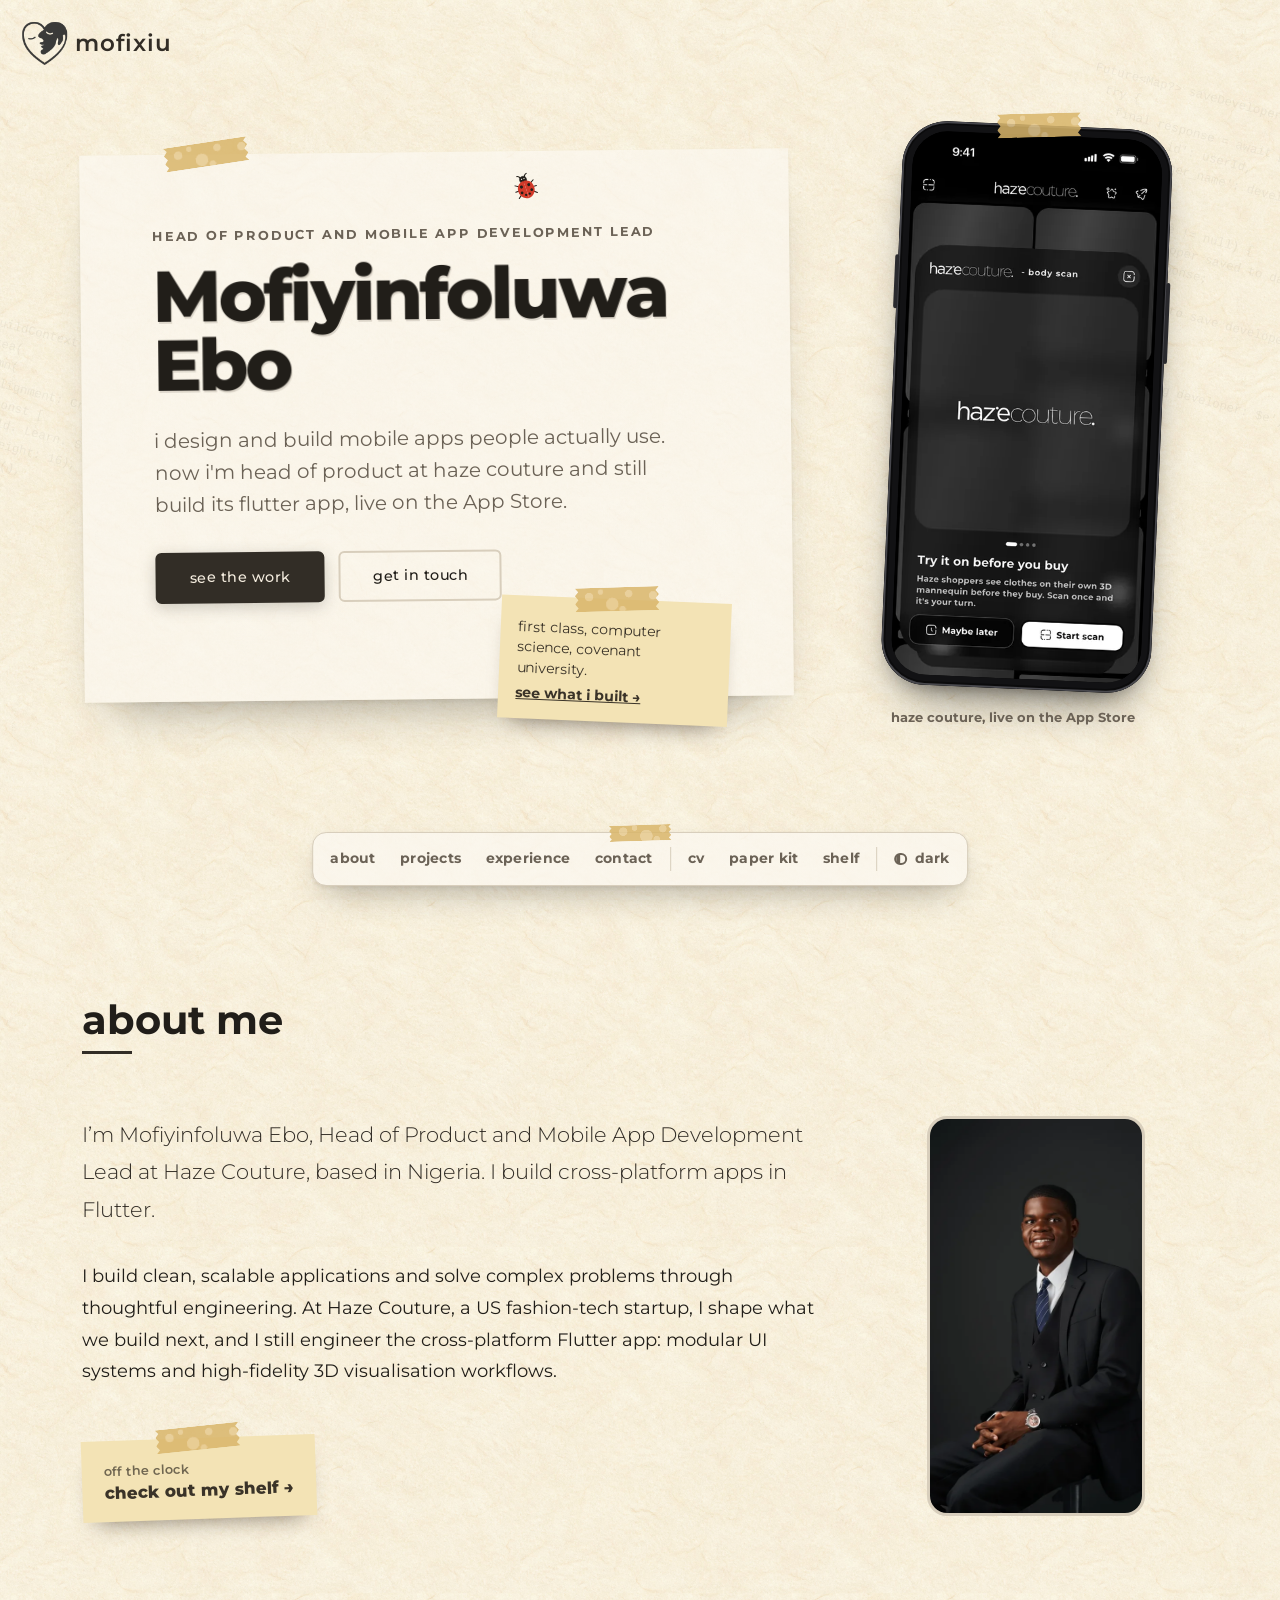
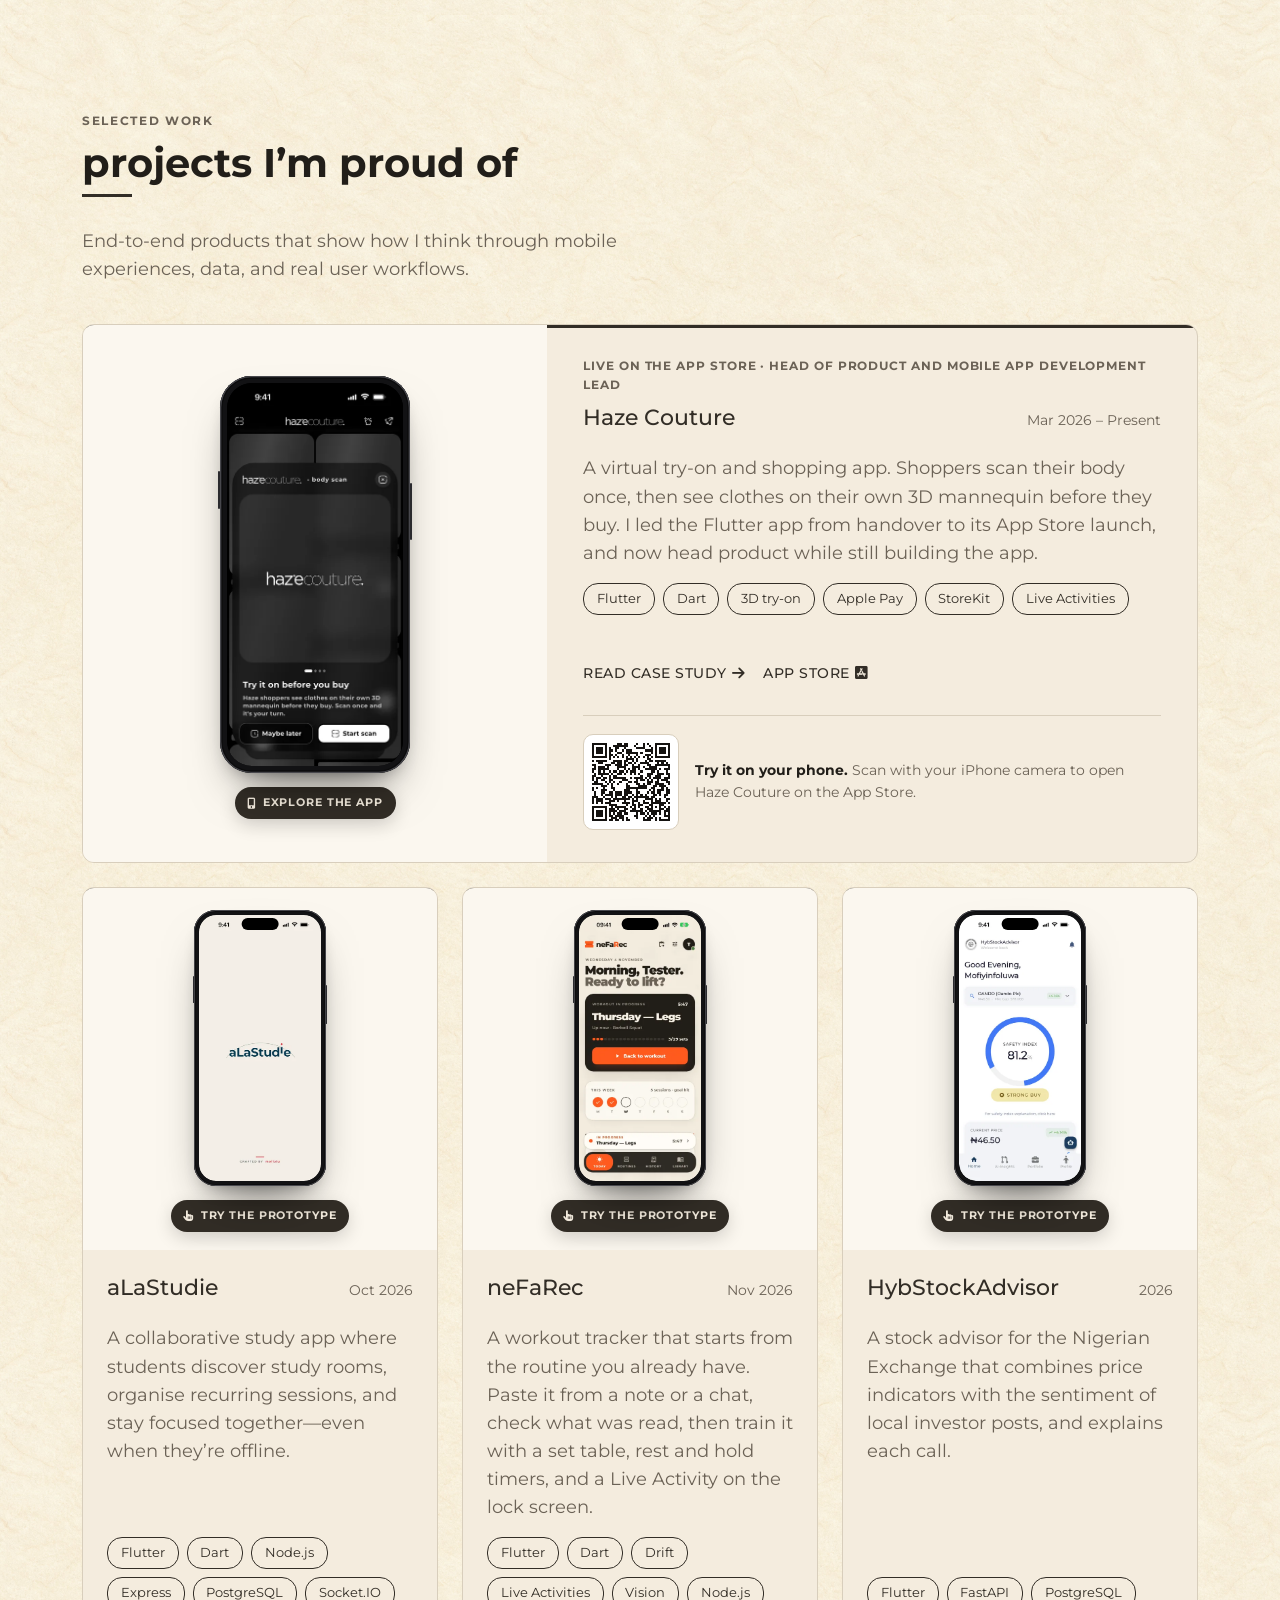
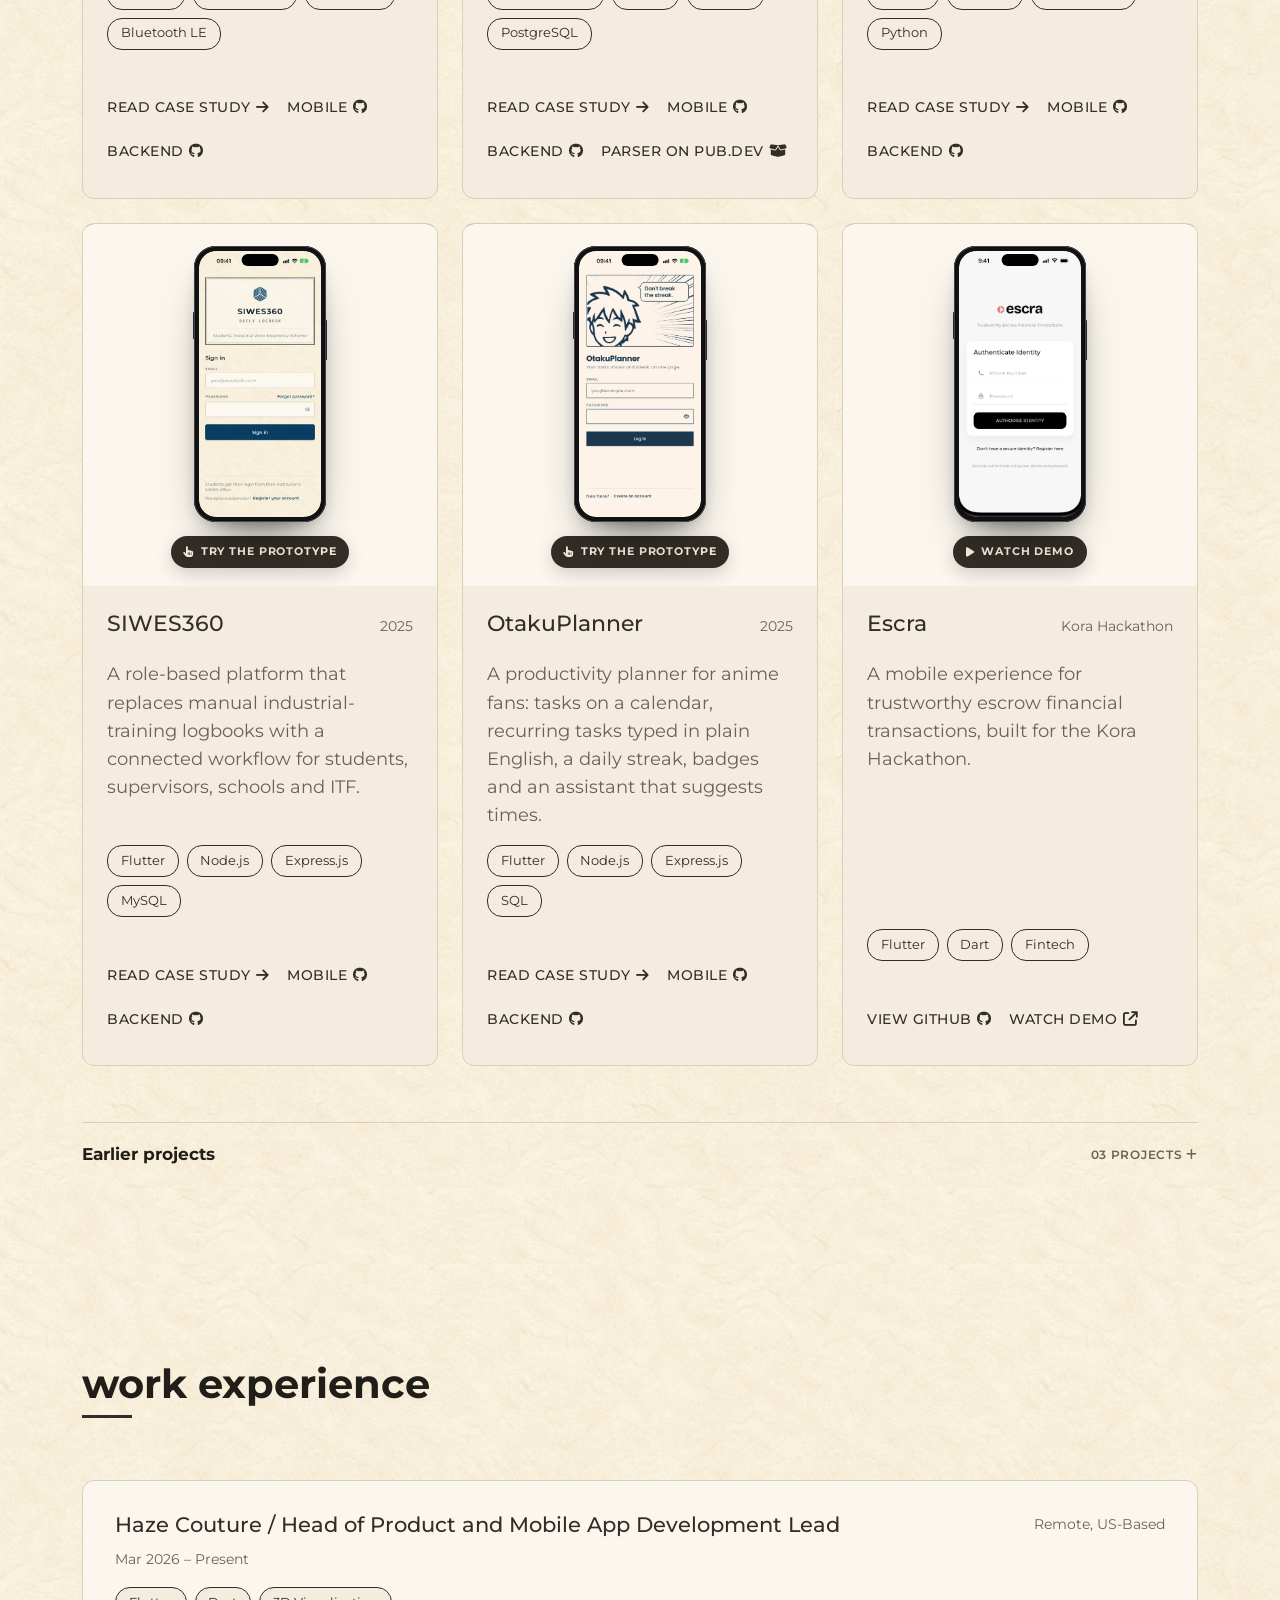
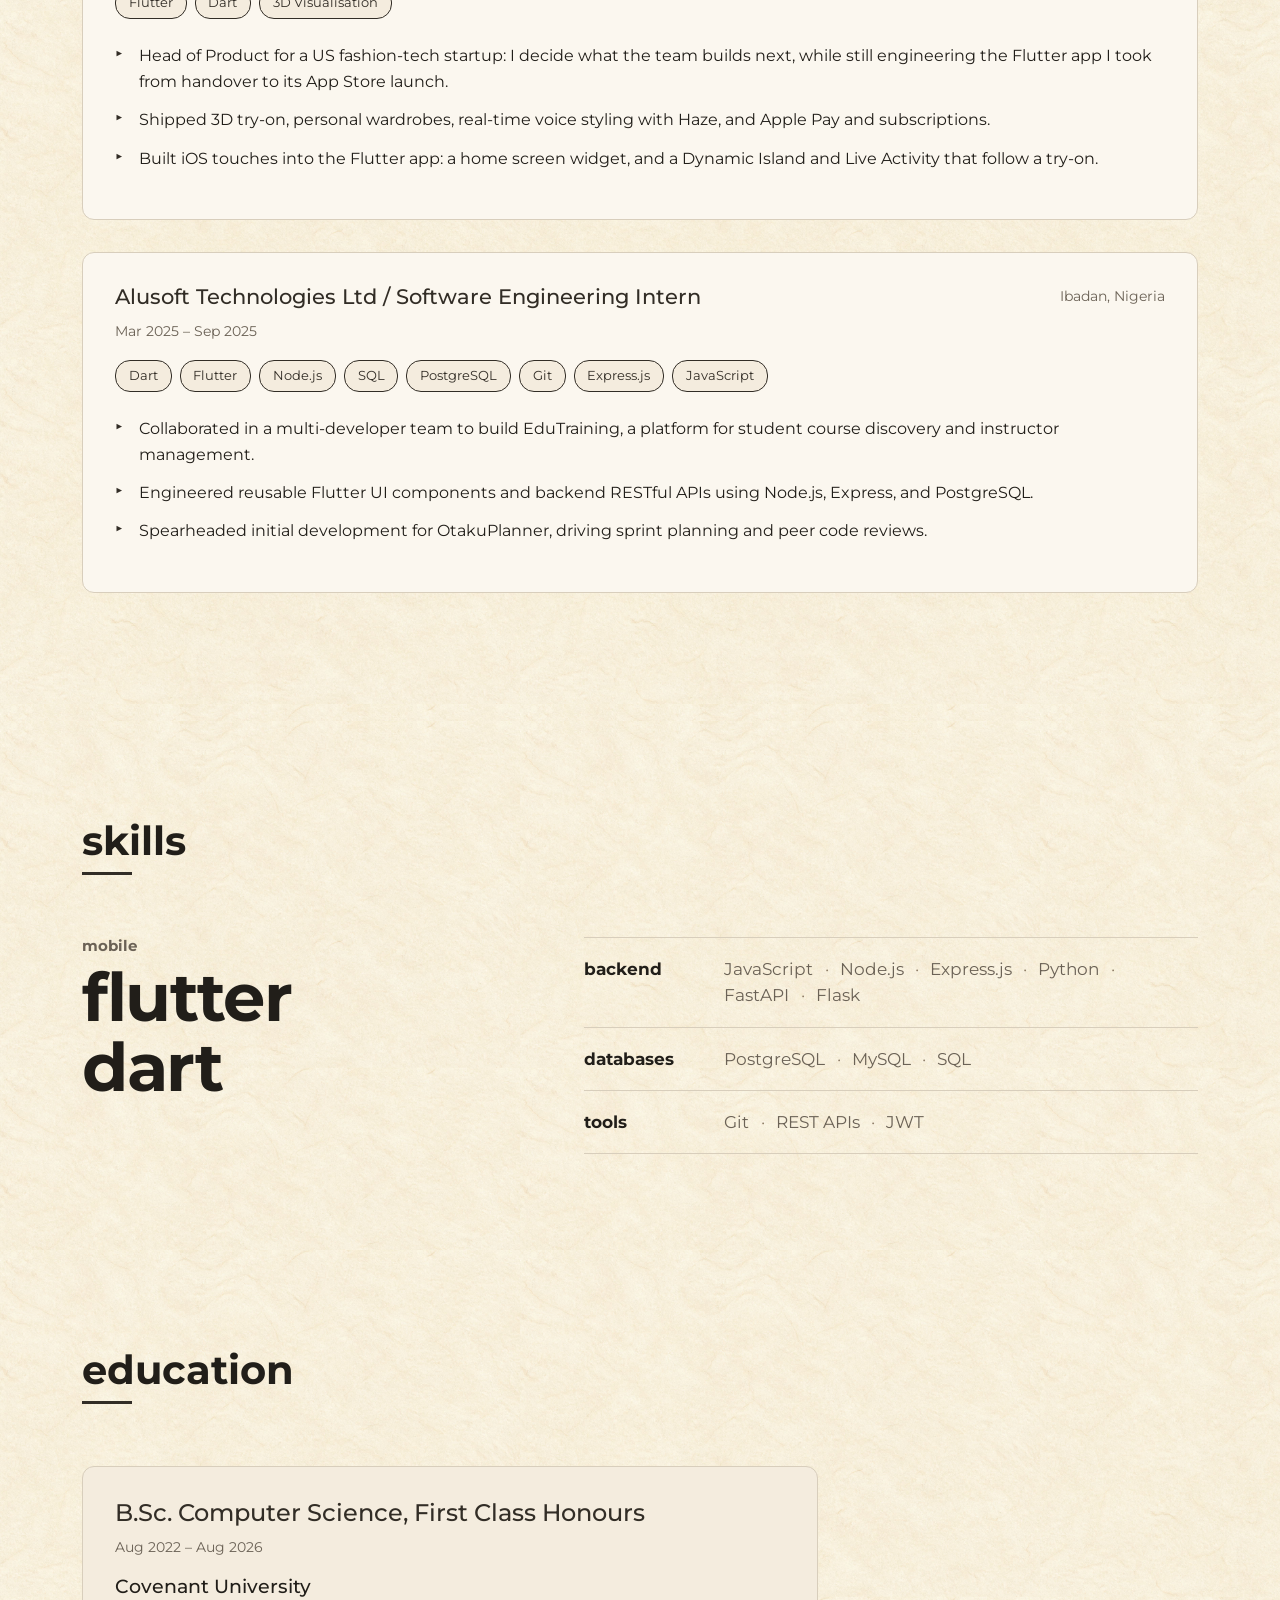
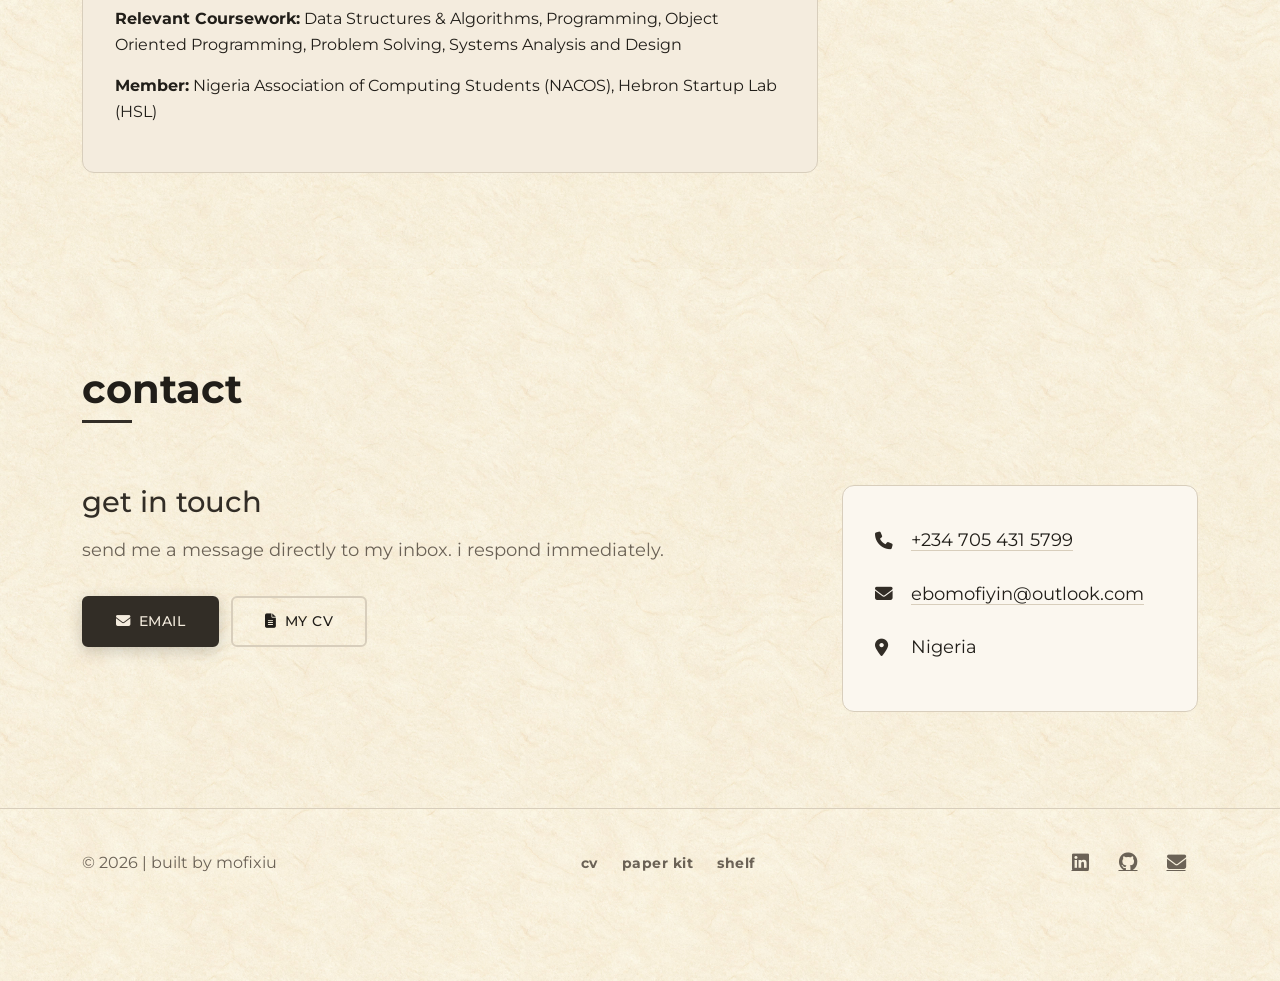
==== commit 109769e7: "Drop the clones, and send basic security headers The Spotify and Snapchat clones leave Earlier proje" ====
--- a/index.html
+++ b/index.html
@@ -461,13 +461,11 @@
             </div>
 
             <details class="more-work">
-                <summary><span>Earlier projects and clones</span><span class="more-work-count"><span class="desktop-more-count">05 projects</span><span class="mobile-more-count">05 projects</span> <i class="fas fa-plus" aria-hidden="true"></i></span></summary>
+                <summary><span>Earlier projects</span><span class="more-work-count"><span class="desktop-more-count">03 projects</span><span class="mobile-more-count">03 projects</span> <i class="fas fa-plus" aria-hidden="true"></i></span></summary>
                 <div class="more-work-grid">
                     <article class="compact-project compact-project--demo"><button type="button" class="project-preview compact-project-preview" data-bs-toggle="modal" data-bs-target="#lodgixModal" aria-label="Open Lodgix interactive prototype"><span class="phone-prototype phone-prototype--mini" data-app="lodgix" aria-hidden="true"><img class="pp-fallback" src="screenshots/device/lodgix/sm/1.webp" alt="" loading="lazy" decoding="async"></span><span class="preview-label"><i class="fas fa-hand-pointer" aria-hidden="true"></i> Try demo</span></button><div class="compact-project-copy"><h3>Lodgix</h3><p>A hotel booking app: live room availability, one clear receipt, and your stays and payments in one place.</p></div><div class="project-actions"><button type="button" class="project-link" data-bs-toggle="modal" data-bs-target="#lodgixModal">View details</button><a class="project-link" href="https://github.com/mofixiu/lodgix" target="_blank" rel="noopener noreferrer">GitHub <i class="fab fa-github" aria-hidden="true"></i></a></div></article>
                     <article class="compact-project"><div><h3>DecoVentory</h3><p>A resource-management website built for Covenant University’s Decoration Unit.</p></div><a class="project-link" href="https://www.cudecorationunit.com.ng" target="_blank" rel="noopener noreferrer">Visit website <i class="fas fa-arrow-up-right-from-square" aria-hidden="true"></i></a></article>
                     <article class="compact-project compact-project--demo"><button type="button" class="project-preview compact-project-preview" data-bs-toggle="modal" data-bs-target="#thementrentModal" aria-label="Open TheMentRent interactive prototype"><span class="phone-prototype phone-prototype--mini" data-app="thementrent" aria-hidden="true"><img class="pp-fallback" src="screenshots/device/thementrent/sm/2.webp" alt="" loading="lazy" decoding="async"></span><span class="preview-label"><i class="fas fa-hand-pointer" aria-hidden="true"></i> Try demo</span></button><div class="compact-project-copy"><h3>TheMentRent</h3><p>A mentorship matching platform with profiles and chat flows.</p></div><button type="button" class="project-link" data-bs-toggle="modal" data-bs-target="#thementrentModal">View details</button></article>
-                    <article class="compact-project compact-project--demo"><button type="button" class="project-preview compact-project-preview" data-bs-toggle="modal" data-bs-target="#spotifycloneModal" aria-label="Open Spotify Clone interactive prototype"><span class="phone-prototype phone-prototype--mini" data-app="spotifyclone" aria-hidden="true"><img class="pp-fallback" src="screenshots/device/spotifyclone/sm/1.webp" alt="" loading="lazy" decoding="async"></span><span class="preview-label"><i class="fas fa-hand-pointer" aria-hidden="true"></i> Try demo</span></button><div class="compact-project-copy"><h3>Spotify Clone</h3><p>An early Flutter rebuild of Spotify's home and playlist screens.</p></div><button type="button" class="project-link" data-bs-toggle="modal" data-bs-target="#spotifycloneModal">View details</button></article>
-                    <article class="compact-project"><div><h3>Snapchat Clone</h3><p>A mobile social experience inspired by Snapchat.</p></div><a class="project-link" href="https://github.com/mofixiu/snapchatclone" target="_blank" rel="noopener noreferrer">GitHub <i class="fab fa-github" aria-hidden="true"></i></a></article>
                 </div>
             </details>
         </div>
@@ -1143,58 +1141,6 @@
 
    
    
-    <!-- SpotifyClone Modal -->
-    <div class="modal fade" id="spotifycloneModal" tabindex="-1" aria-labelledby="spotifycloneModalLabel" aria-hidden="true">
-        <div class="modal-dialog modal-lg">
-            <div class="modal-content">
-                <div class="modal-header">
-                    <h5 class="modal-title" id="spotifycloneModalLabel">Spotify Clone <span class="modal-subtitle">Music Streaming App</span></h5>
-                    <button type="button" class="btn-close" data-bs-dismiss="modal" aria-label="Close"></button>
-                </div>
-                <div class="modal-body">
-                    <div class="project-modal-content">
-                        <div class="row">
-                            <div class="col-md-5">
-                                <div class="phone-prototype" data-app="spotifyclone"></div>
-                            </div>
-                            <div class="col-md-7">
-                                <div class="project-info">
-                                    <h6>Project Overview</h6>
-                                    <p>An early Flutter project: a rebuild of Spotify's home and playlist screens, filled with the Afrobeats and UK rap I was listening to. The aim was to match a polished app's layout closely, from the greeting header to long scrolling track lists.</p>
-
-                                    <h6>Key Features</h6>
-                                    <ul>
-                                        <li>Home with a time-of-day greeting, Music and Podcasts filters, a shortcut grid, and Recently played and Top Mixes rows</li>
-                                        <li>Mix pages with cover art, who it's made for, running time, and like, download and play buttons</li>
-                                        <li>Track lists with artwork, explicit tags and artists</li>
-                                    </ul>
-                                    
-                                    <h6>Technologies</h6>
-                                    <div class="tech-stack">
-                                        <span class="tech-badge">Flutter</span>
-                                        <span class="tech-badge">Dart</span>
-                                    </div>
-                                    
-                                    <div class="project-stats mt-4">
-                                        <div class="stat">
-                                            <strong>Timeline:</strong> Mar 2022 – Sep 2022
-                                        </div>
-                                        <div class="stat">
-                                            <strong>Team Size:</strong> Solo project
-                                        </div>
-                                        <div class="stat">
-                                            <strong>Role:</strong> Mobile Developer
-                                        </div>
-                                    </div>
-                                </div>
-                            </div>
-                        </div>
-                    </div>
-                </div>
-            </div>
-        </div>
-    </div>
-
 
     <script src="https://cdn.jsdelivr.net/npm/bootstrap@5.3.0/dist/js/bootstrap.bundle.min.js"></script>
 
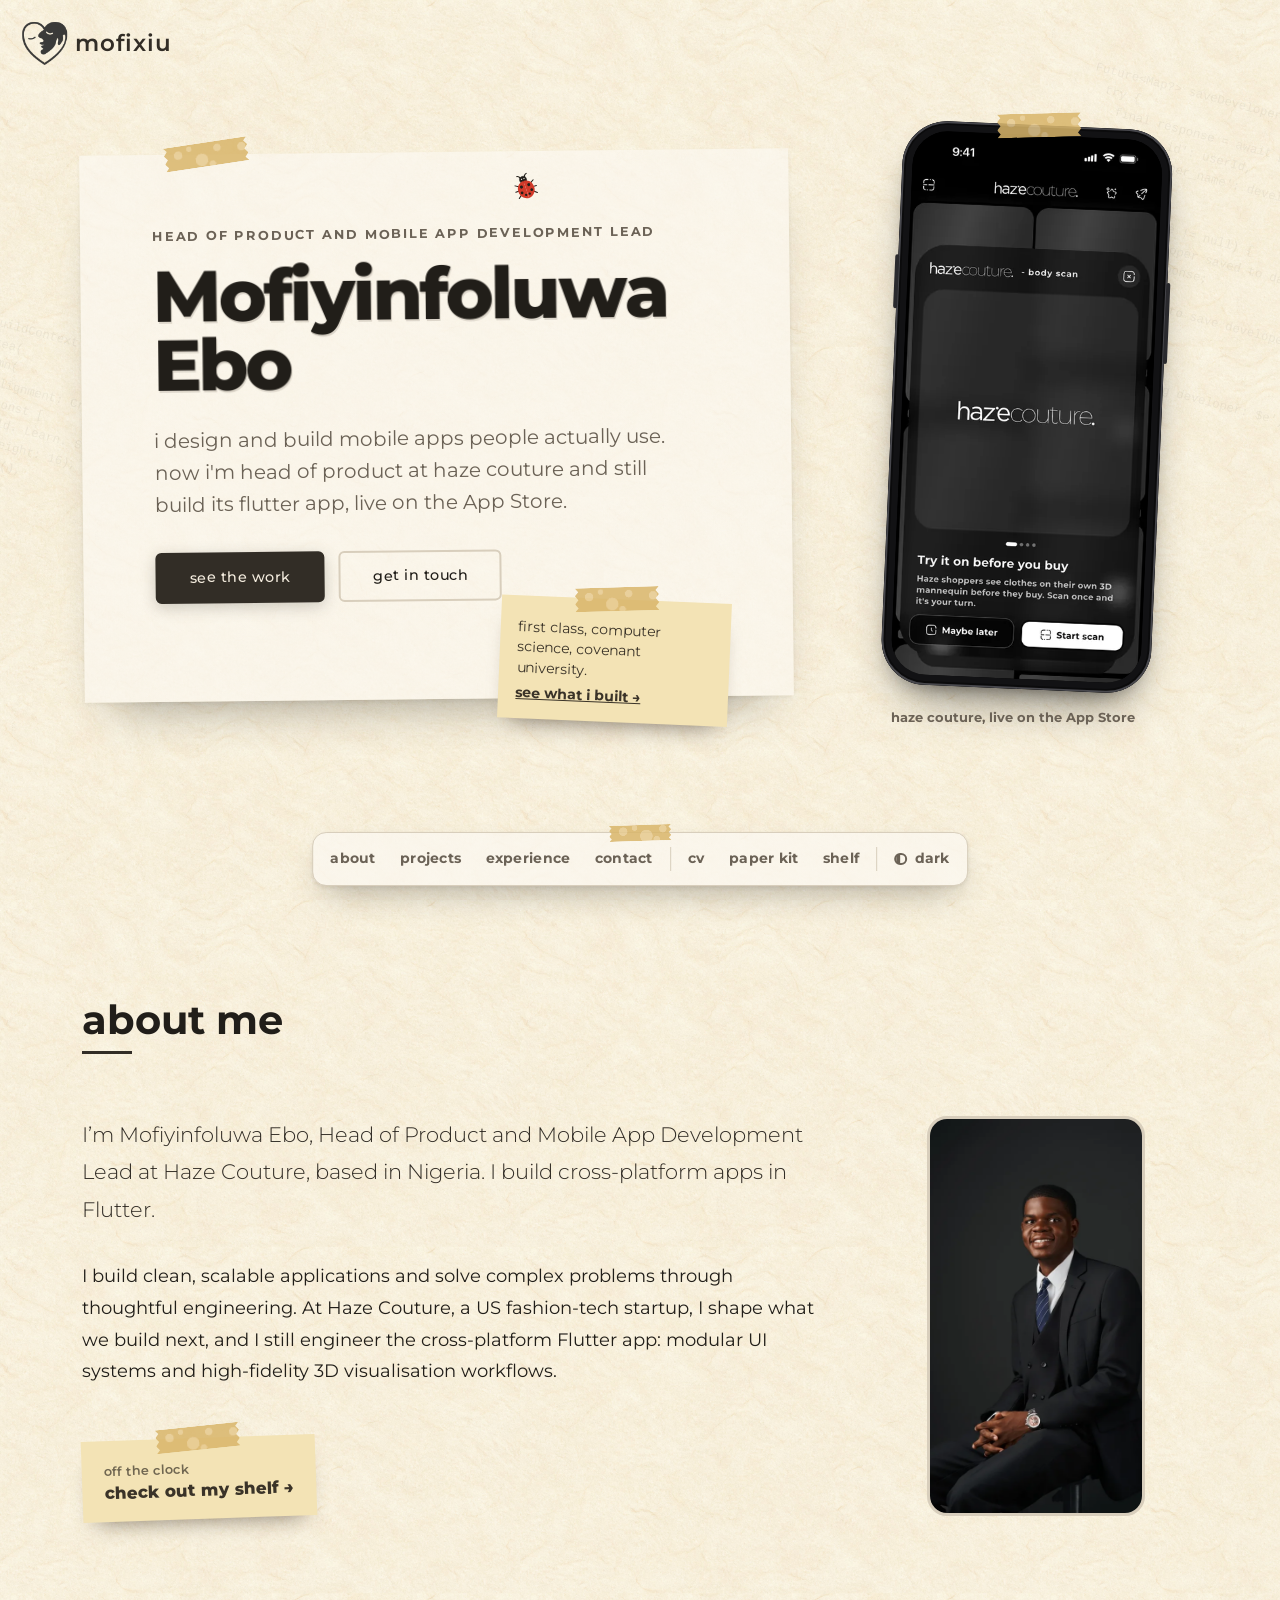
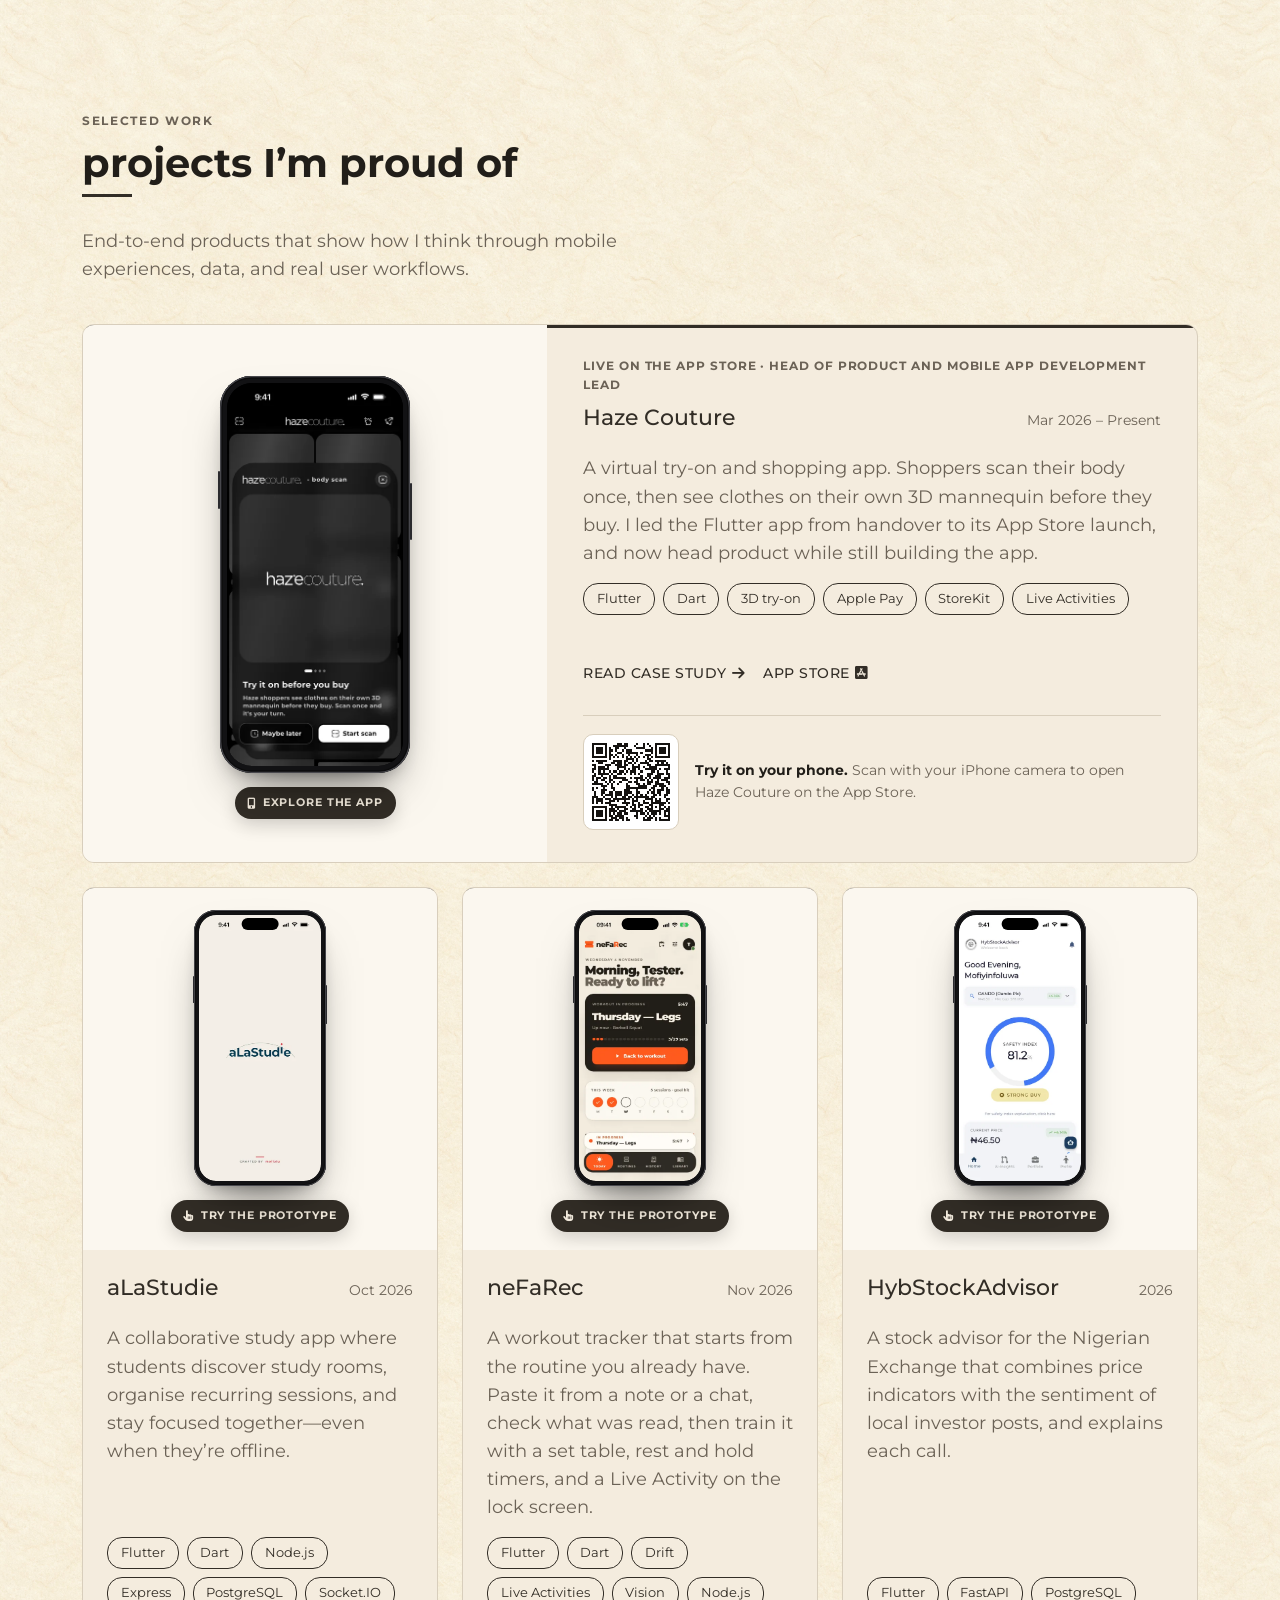
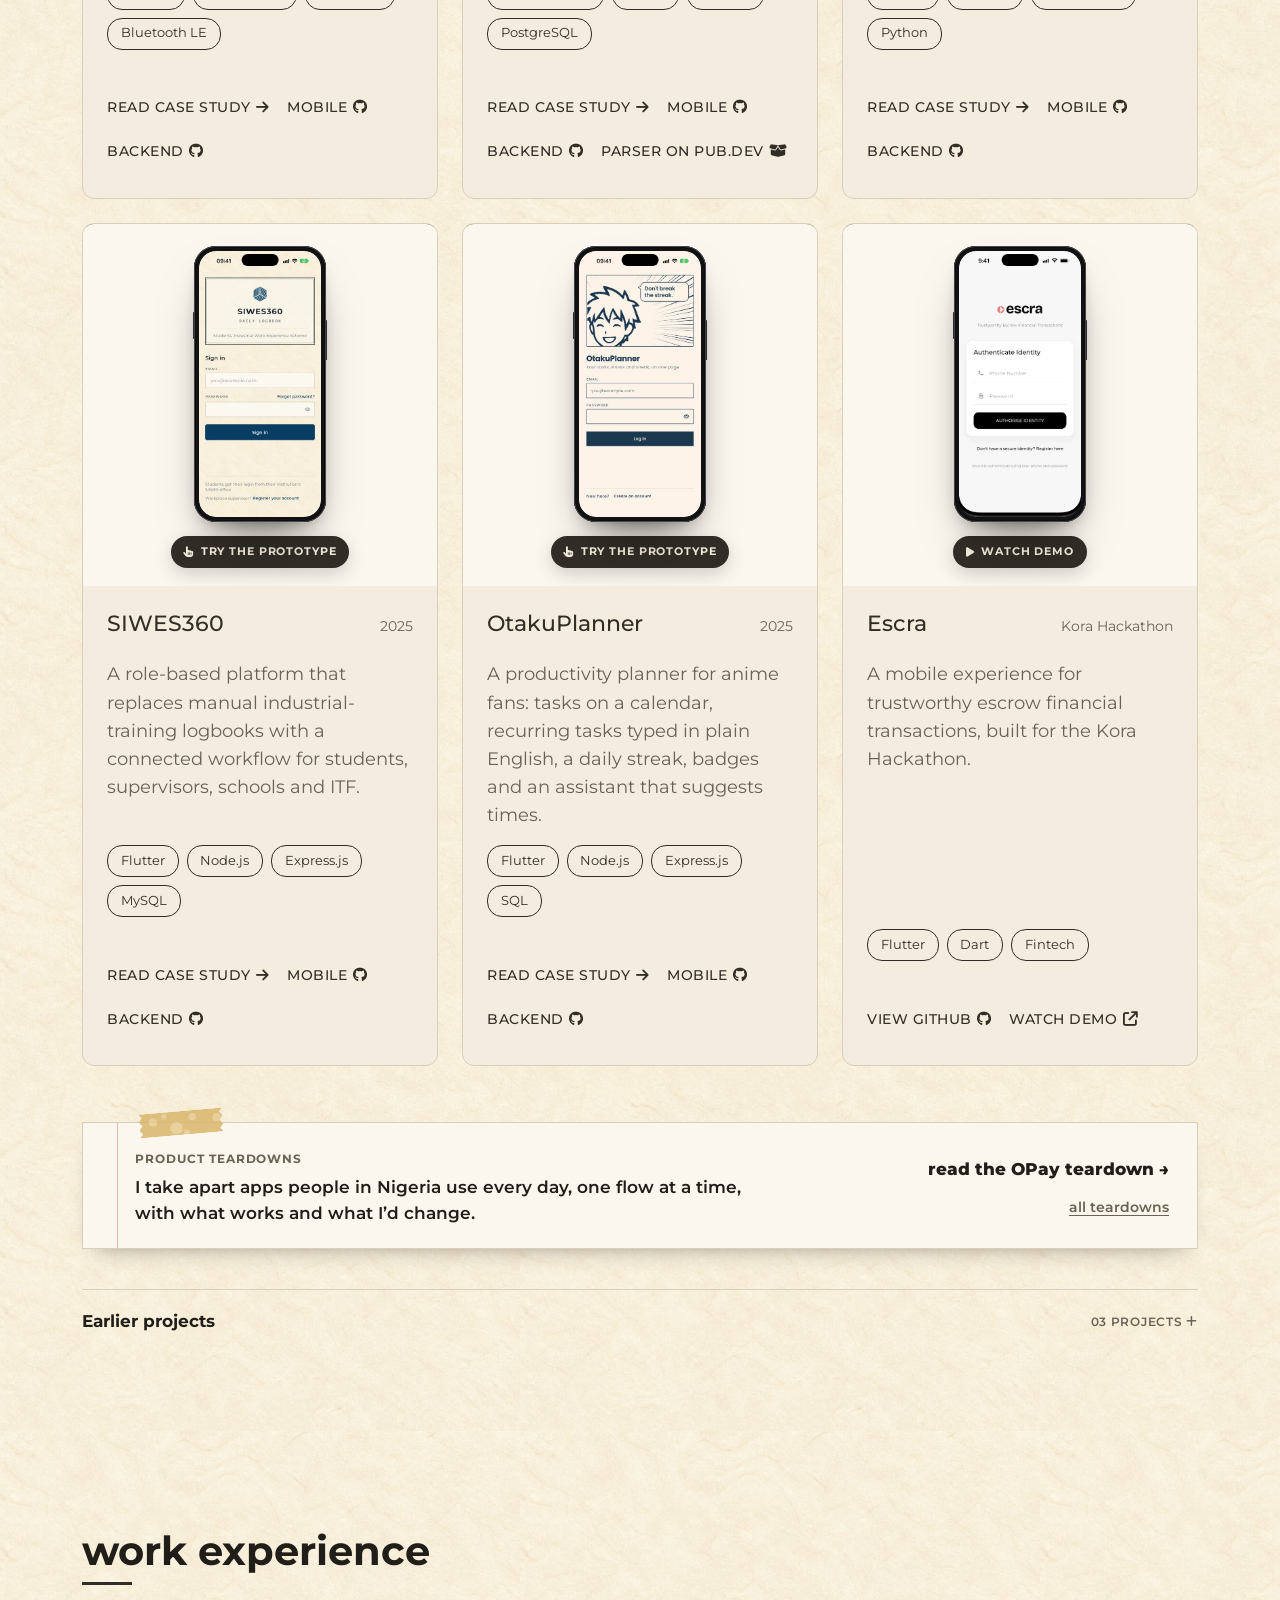
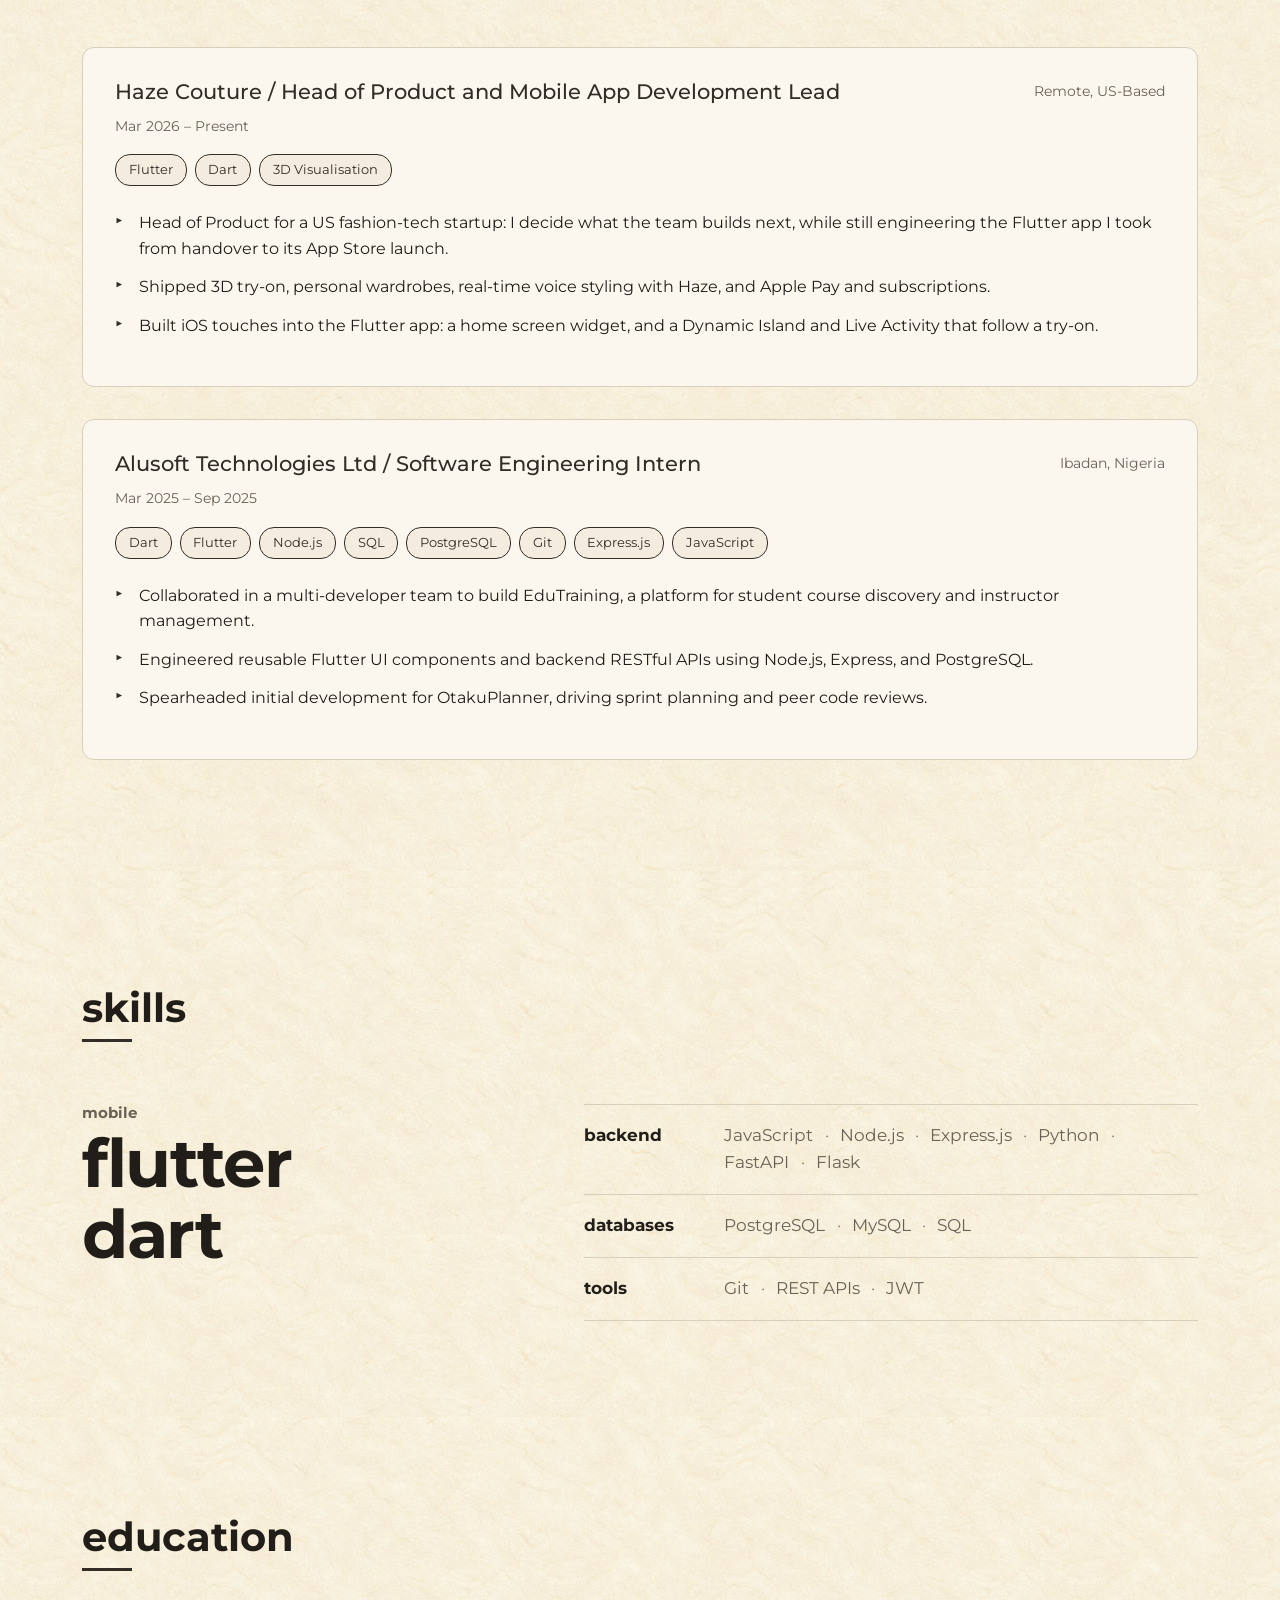
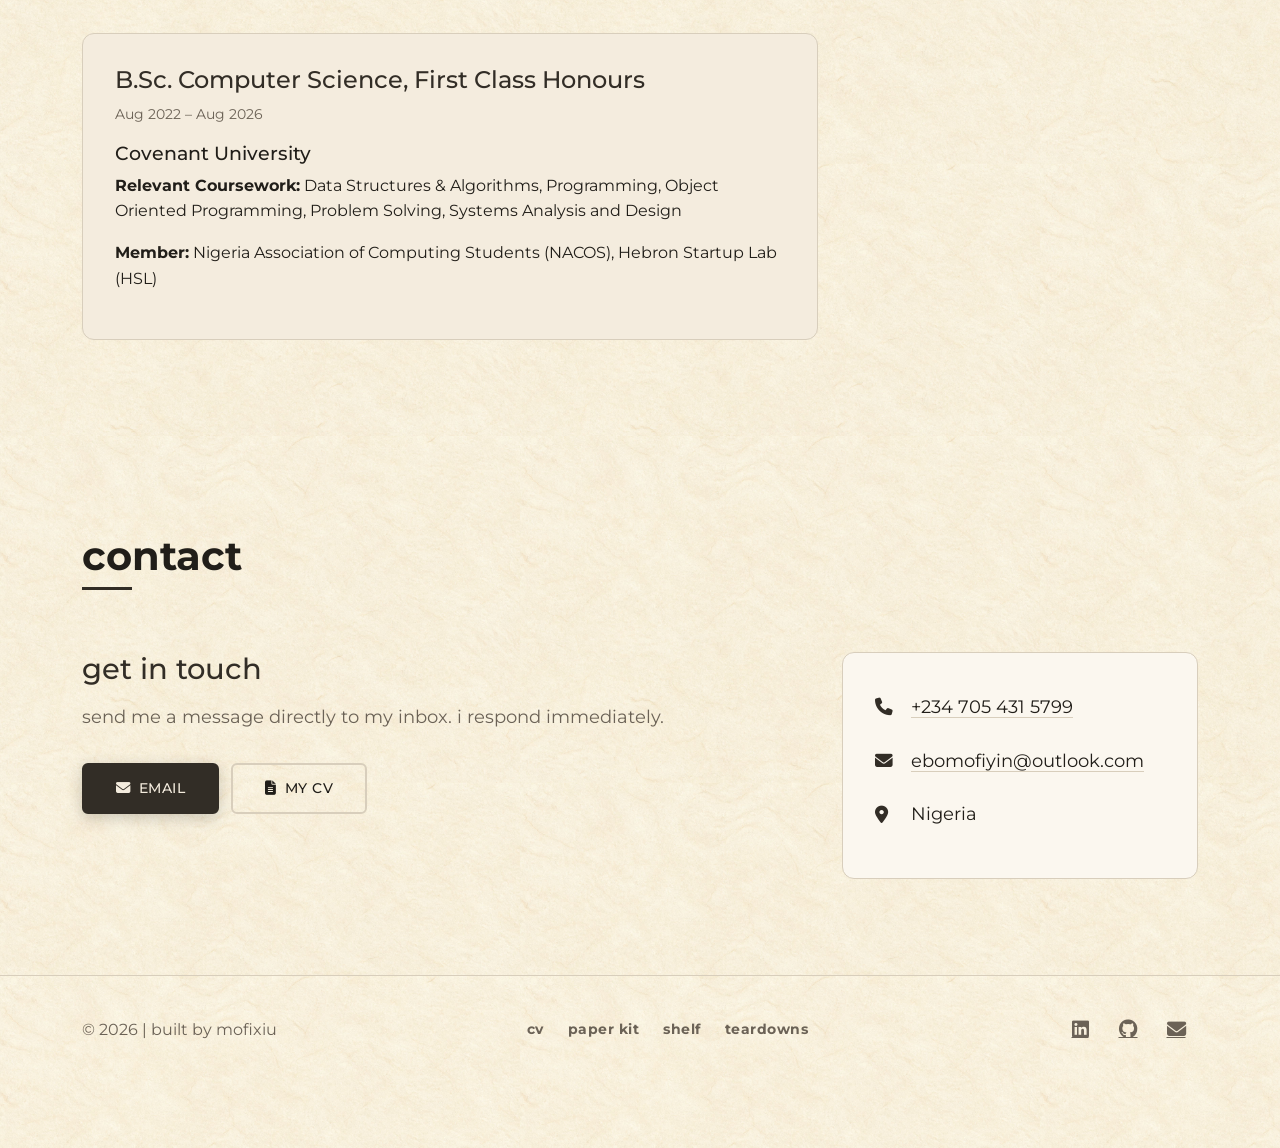
==== commit 0d6b9641: "Point to the teardowns from the projects and the footer" ====
--- a/index.html
+++ b/index.html
@@ -460,6 +460,18 @@
                 </article>
             </div>
 
+            <div class="teardowns-strip">
+                <span class="hv-tape" aria-hidden="true"></span>
+                <div class="teardowns-strip-copy">
+                    <p class="teardowns-strip-kicker">product teardowns</p>
+                    <p class="teardowns-strip-line">I take apart apps people in Nigeria use every day, one flow at a time, with what works and what I’d change.</p>
+                </div>
+                <div class="teardowns-strip-links">
+                    <a class="teardowns-strip-go" href="https://teardowns.mofiyinebo.com/opay-transfer/">read the OPay teardown <span class="teardowns-strip-arrow" aria-hidden="true">→</span></a>
+                    <a class="teardowns-strip-all" href="https://teardowns.mofiyinebo.com">all teardowns</a>
+                </div>
+            </div>
+
             <details class="more-work">
                 <summary><span>Earlier projects</span><span class="more-work-count"><span class="desktop-more-count">03 projects</span><span class="mobile-more-count">03 projects</span> <i class="fas fa-plus" aria-hidden="true"></i></span></summary>
                 <div class="more-work-grid">
@@ -645,6 +657,7 @@
                     <a href="https://cv.mofiyinebo.com">cv</a>
                     <a href="https://kit.mofiyinebo.com">paper kit</a>
                     <a href="https://shelf.mofiyinebo.com">shelf</a>
+                    <a href="https://teardowns.mofiyinebo.com">teardowns</a>
                 </nav>
                 <div class="footer-social">
                     <a href="https://linkedin.com/in/mofiyinfoluwa-ebo-57b65423a/" target="_blank" rel="noopener noreferrer" aria-label="LinkedIn"><i class="fab fa-linkedin" aria-hidden="true"></i></a>
--- a/css/style.css
+++ b/css/style.css
@@ -1573,6 +1573,117 @@
     justify-content: flex-end;
 }
 
+/* Product teardowns: an index card with a margin rule, taped under the projects, pointing to the teardowns site */
+.teardowns-strip {
+    align-items: center;
+    background:
+        linear-gradient(90deg, transparent 2.1rem, rgba(184, 67, 47, 0.35) 2.1rem, rgba(184, 67, 47, 0.35) calc(2.1rem + 1px), transparent calc(2.1rem + 1px)),
+        var(--surface-color);
+    border: 1px solid var(--border-color);
+    box-shadow: 0 14px 22px -16px rgba(40, 26, 14, 0.45);
+    display: flex;
+    gap: 1.5rem 2.5rem;
+    justify-content: space-between;
+    margin-top: 3.5rem;
+    padding: 1.6rem 1.75rem 1.4rem 3.25rem;
+    position: relative;
+}
+
+.teardowns-strip .hv-tape {
+    left: 3.5rem;
+    transform: rotate(-5deg);
+}
+
+.teardowns-strip-copy {
+    max-width: 38rem;
+}
+
+.teardowns-strip-kicker {
+    color: var(--text-secondary);
+    font-size: 0.75rem;
+    font-weight: 700;
+    letter-spacing: 0.08em;
+    margin: 0 0 0.35rem;
+    text-transform: uppercase;
+}
+
+.teardowns-strip-line {
+    color: var(--text-primary);
+    font-size: 1.05rem;
+    font-weight: 600;
+    line-height: 1.55;
+    margin: 0;
+}
+
+.teardowns-strip-links {
+    align-items: flex-end;
+    display: flex;
+    flex-direction: column;
+    flex-shrink: 0;
+    gap: 0.35rem;
+}
+
+.teardowns-strip-go,
+.teardowns-strip-all {
+    color: var(--text-primary);
+    text-decoration: none;
+}
+
+.teardowns-strip-go {
+    font-size: 1.05rem;
+    font-weight: 800;
+    padding: 0.25rem 0;
+}
+
+.teardowns-strip-all {
+    color: var(--text-secondary);
+    font-size: 0.85rem;
+    font-weight: 600;
+    padding: 0.25rem 0;
+    text-decoration: underline;
+    text-underline-offset: 3px;
+}
+
+.teardowns-strip-go:hover,
+.teardowns-strip-all:hover {
+    color: var(--text-primary);
+}
+
+.teardowns-strip-arrow {
+    display: inline-block;
+    transition: transform 0.25s ease;
+}
+
+.teardowns-strip-go:hover .teardowns-strip-arrow,
+.teardowns-strip-go:focus-visible .teardowns-strip-arrow {
+    transform: translateX(5px);
+}
+
+.teardowns-strip + .more-work {
+    margin-top: 2.5rem;
+}
+
+@media (max-width: 767.98px) {
+    .teardowns-strip {
+        align-items: flex-start;
+        flex-direction: column;
+        padding: 1.5rem 1.25rem 1.25rem 2.75rem;
+        background:
+            linear-gradient(90deg, transparent 1.6rem, rgba(184, 67, 47, 0.35) 1.6rem, rgba(184, 67, 47, 0.35) calc(1.6rem + 1px), transparent calc(1.6rem + 1px)),
+            var(--surface-color);
+    }
+
+    .teardowns-strip-links {
+        align-items: flex-start;
+    }
+}
+
+@media (prefers-reduced-motion: reduce) {
+    .teardowns-strip-arrow {
+        transition: none;
+    }
+}
+
 .more-work {
     border-top: 1px solid var(--border-color);
     margin-top: 3.5rem;
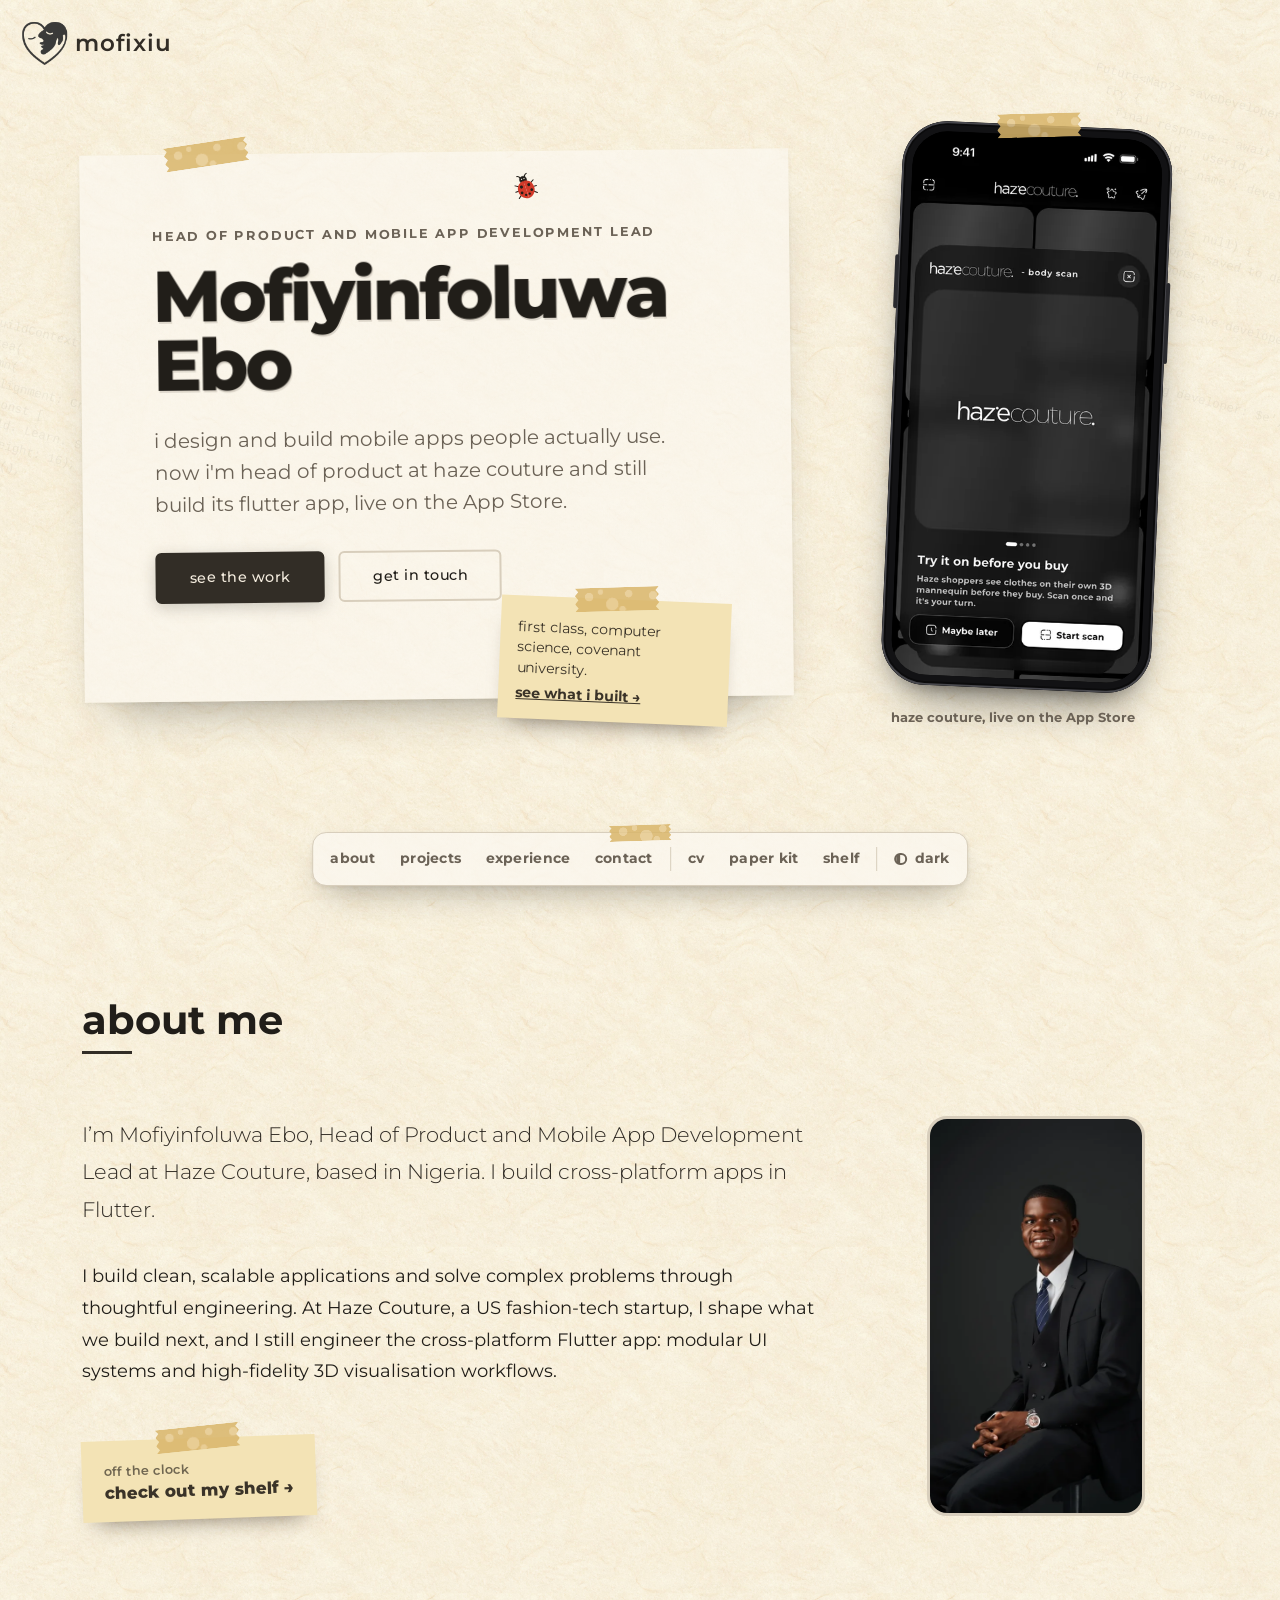
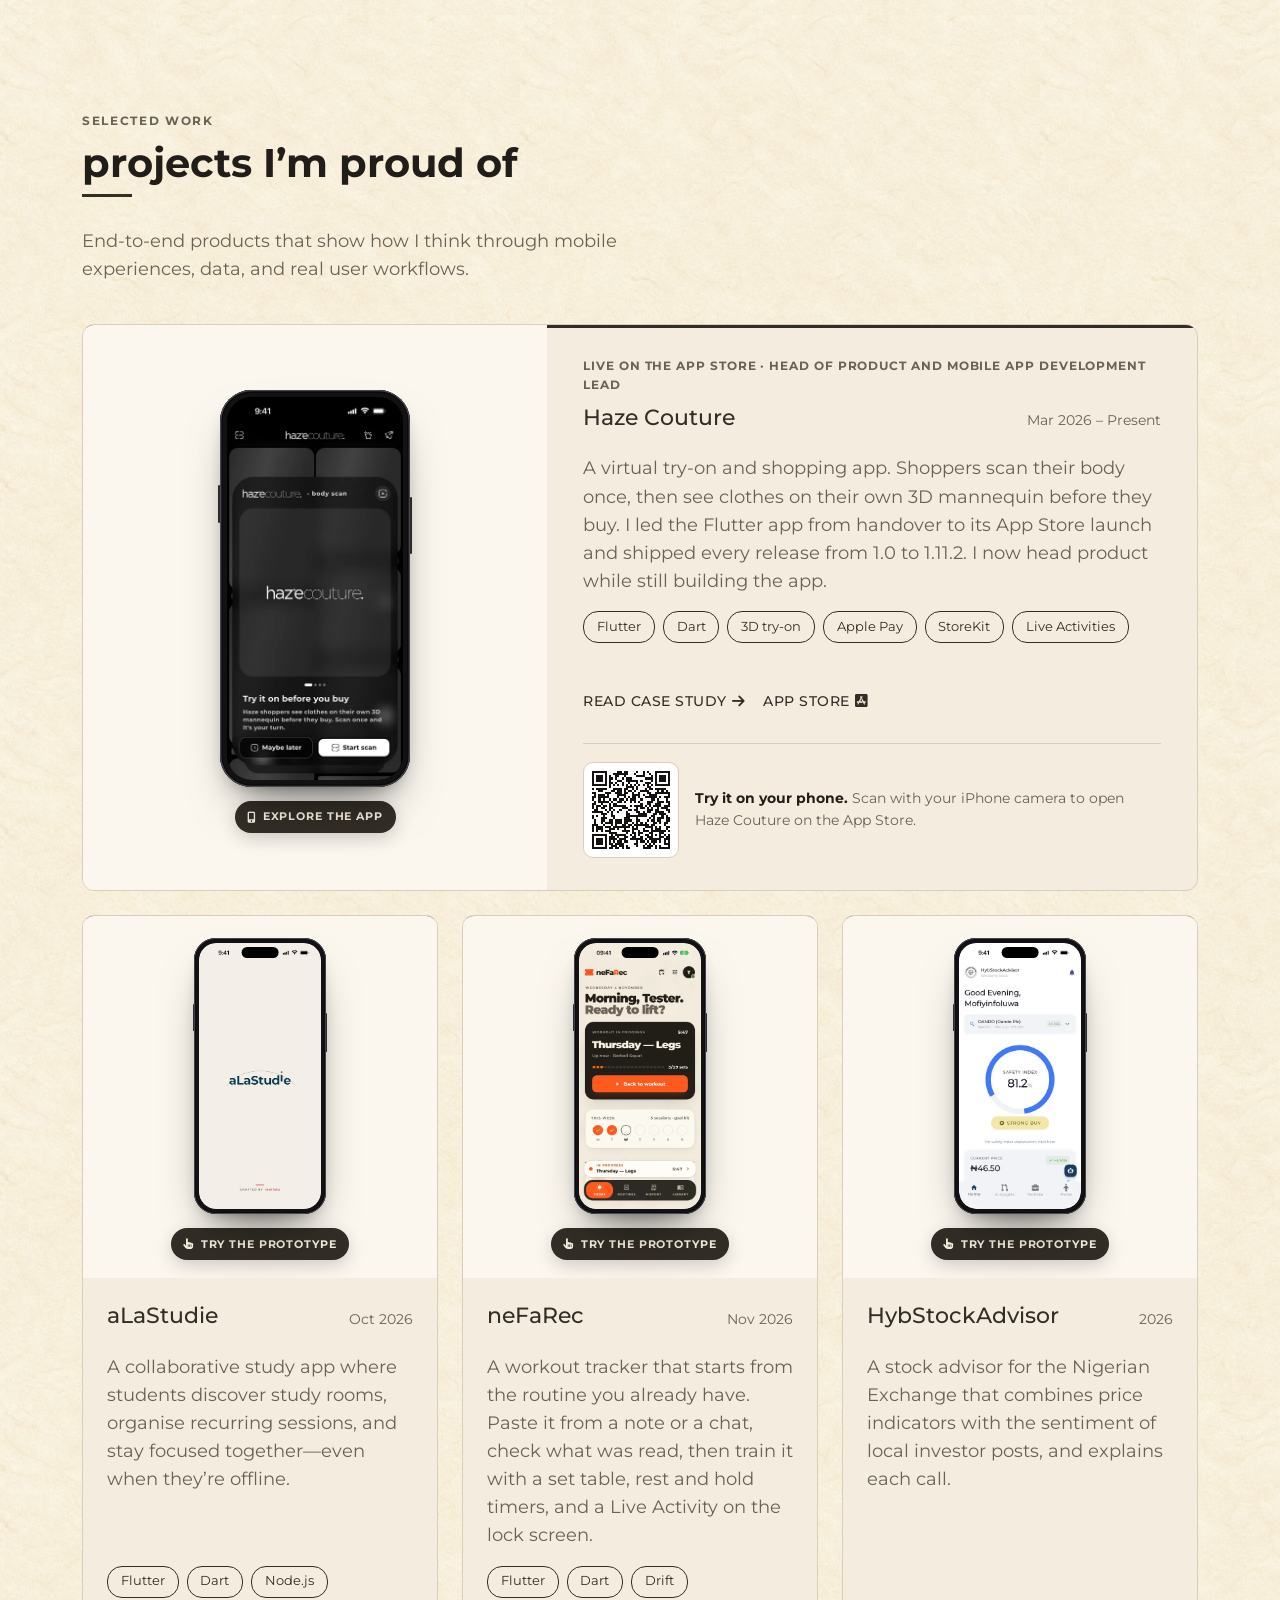
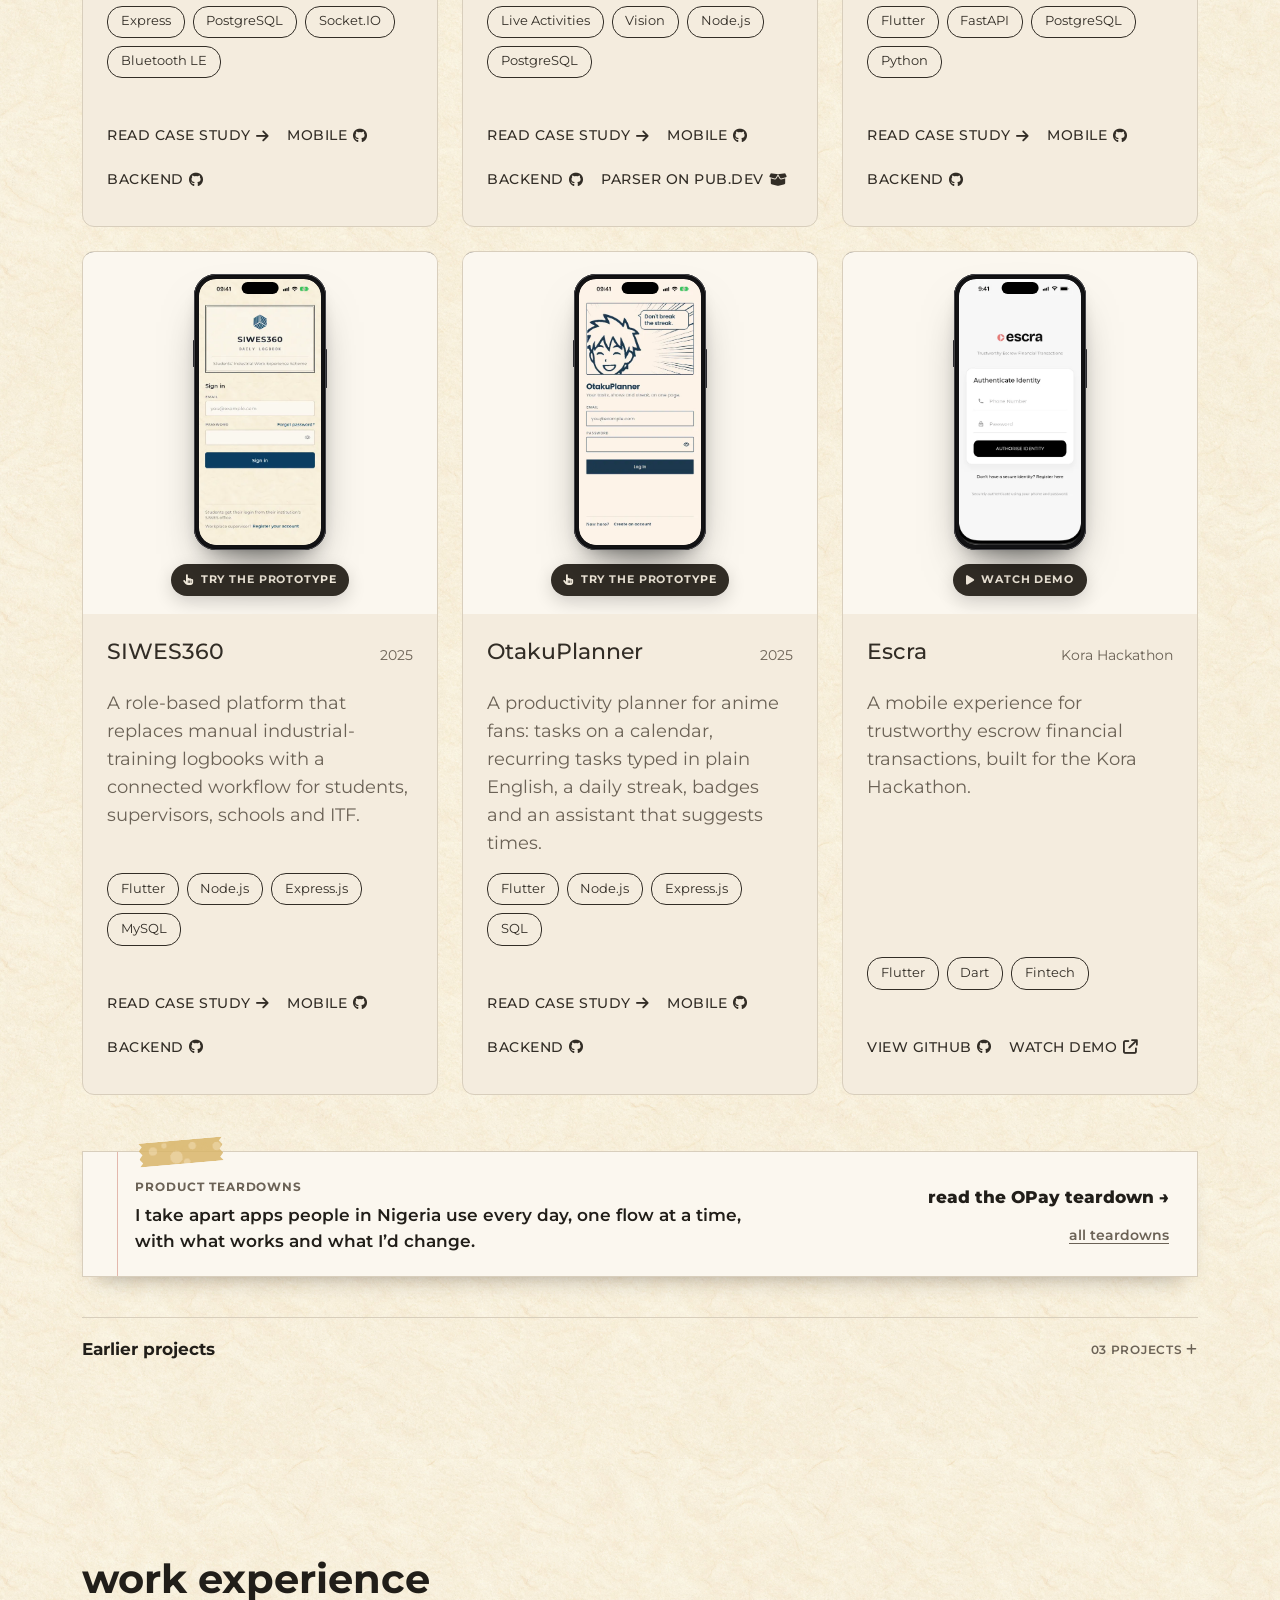
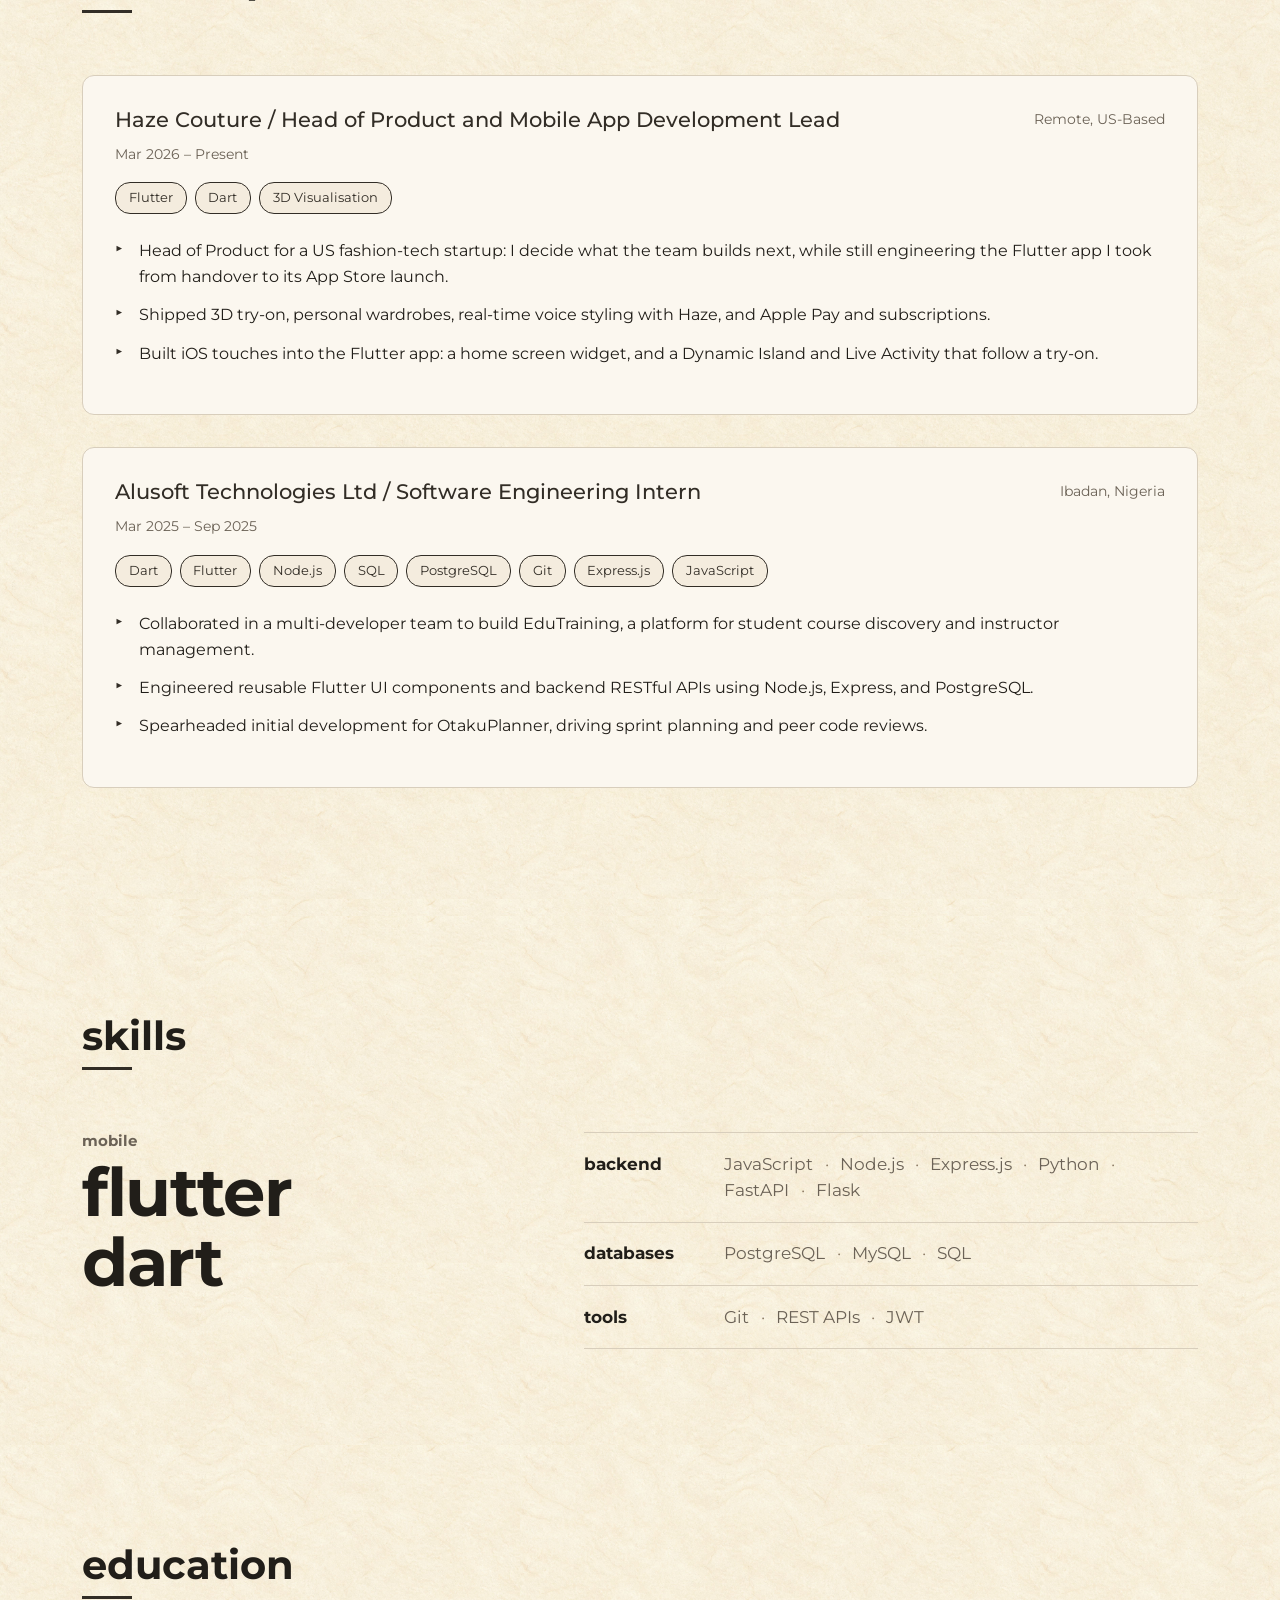
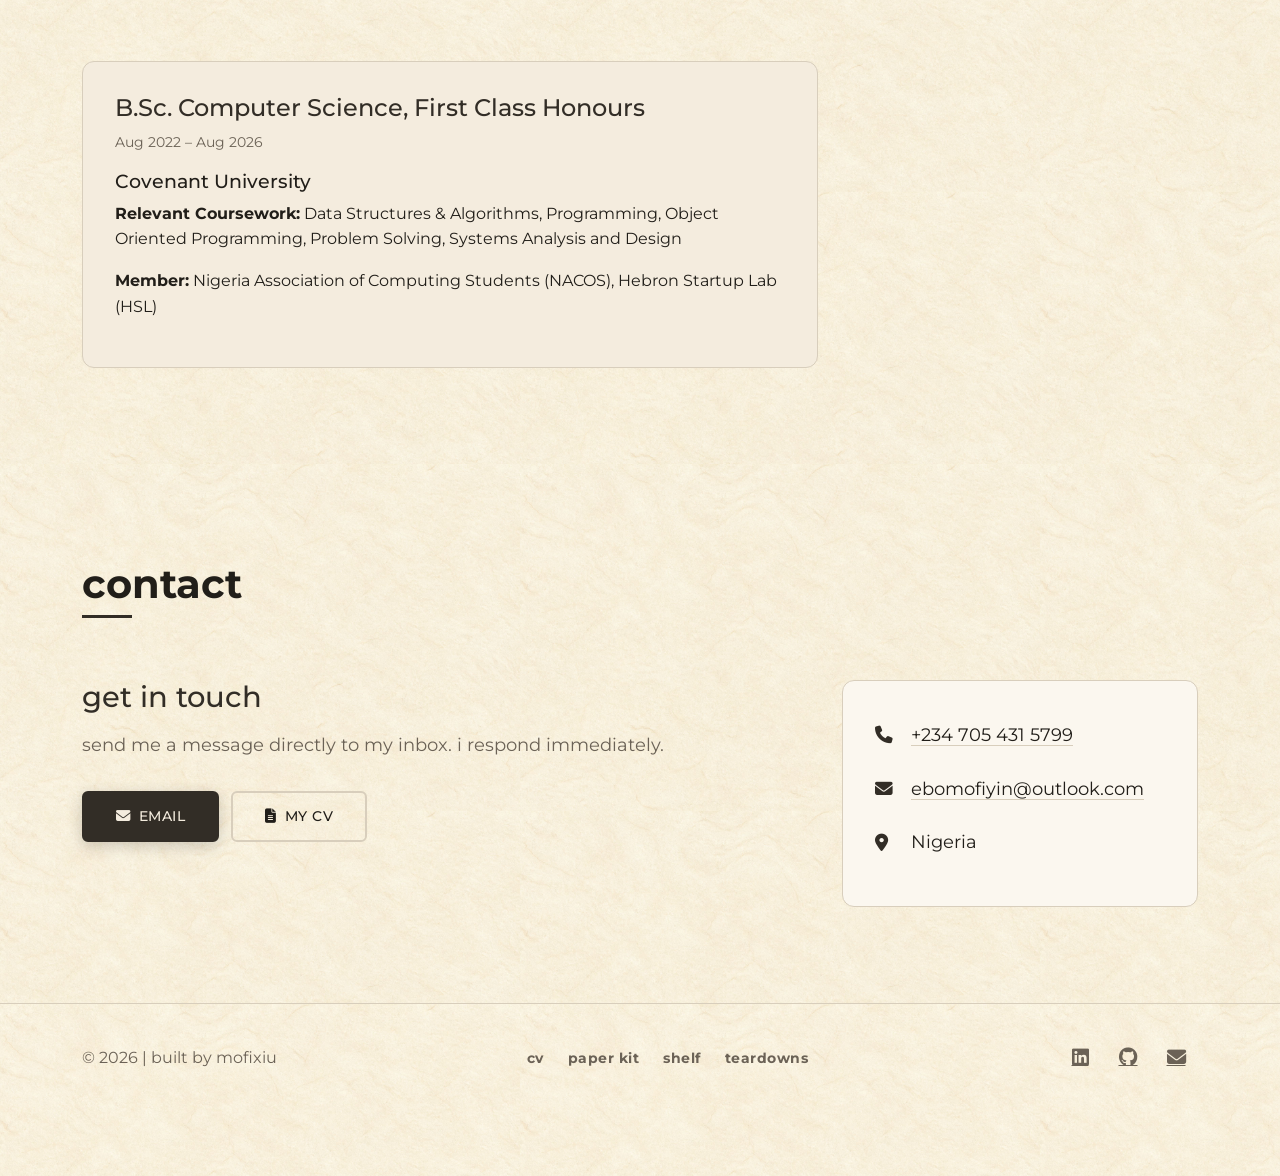
==== commit 37ad605d: "Say I shipped every Haze release from 1.0 to 1.11.2" ====
--- a/index.html
+++ b/index.html
@@ -371,7 +371,7 @@
                 <div class="featured-project-content">
                     <p class="flagship-kicker">Live on the App Store · Head of Product and Mobile App Development Lead</p>
                     <div class="project-header"><h3>Haze Couture</h3><span class="project-duration">Mar 2026 – Present</span></div>
-                    <p class="project-description">A virtual try-on and shopping app. Shoppers scan their body once, then see clothes on their own 3D mannequin before they buy. I led the Flutter app from handover to its App Store launch, and now head product while still building the app.</p>
+                    <p class="project-description">A virtual try-on and shopping app. Shoppers scan their body once, then see clothes on their own 3D mannequin before they buy. I led the Flutter app from handover to its App Store launch and shipped every release from 1.0 to 1.11.2. I now head product while still building the app.</p>
                     <div class="tech-stack"><span class="tech-badge">Flutter</span><span class="tech-badge">Dart</span><span class="tech-badge">3D try-on</span><span class="tech-badge">Apple Pay</span><span class="tech-badge">StoreKit</span><span class="tech-badge">Live Activities</span></div>
                     <div class="project-actions"><button type="button" class="project-link" data-bs-toggle="modal" data-bs-target="#hazeModal">Read case study <i class="fas fa-arrow-right" aria-hidden="true"></i></button><a class="project-link" href="https://apps.apple.com/us/app/haze-couture-try-on-shop/id6759711912" target="_blank" rel="noopener noreferrer">App Store <i class="fab fa-app-store-ios" aria-hidden="true"></i></a></div>
                     <div class="try-on-phone">
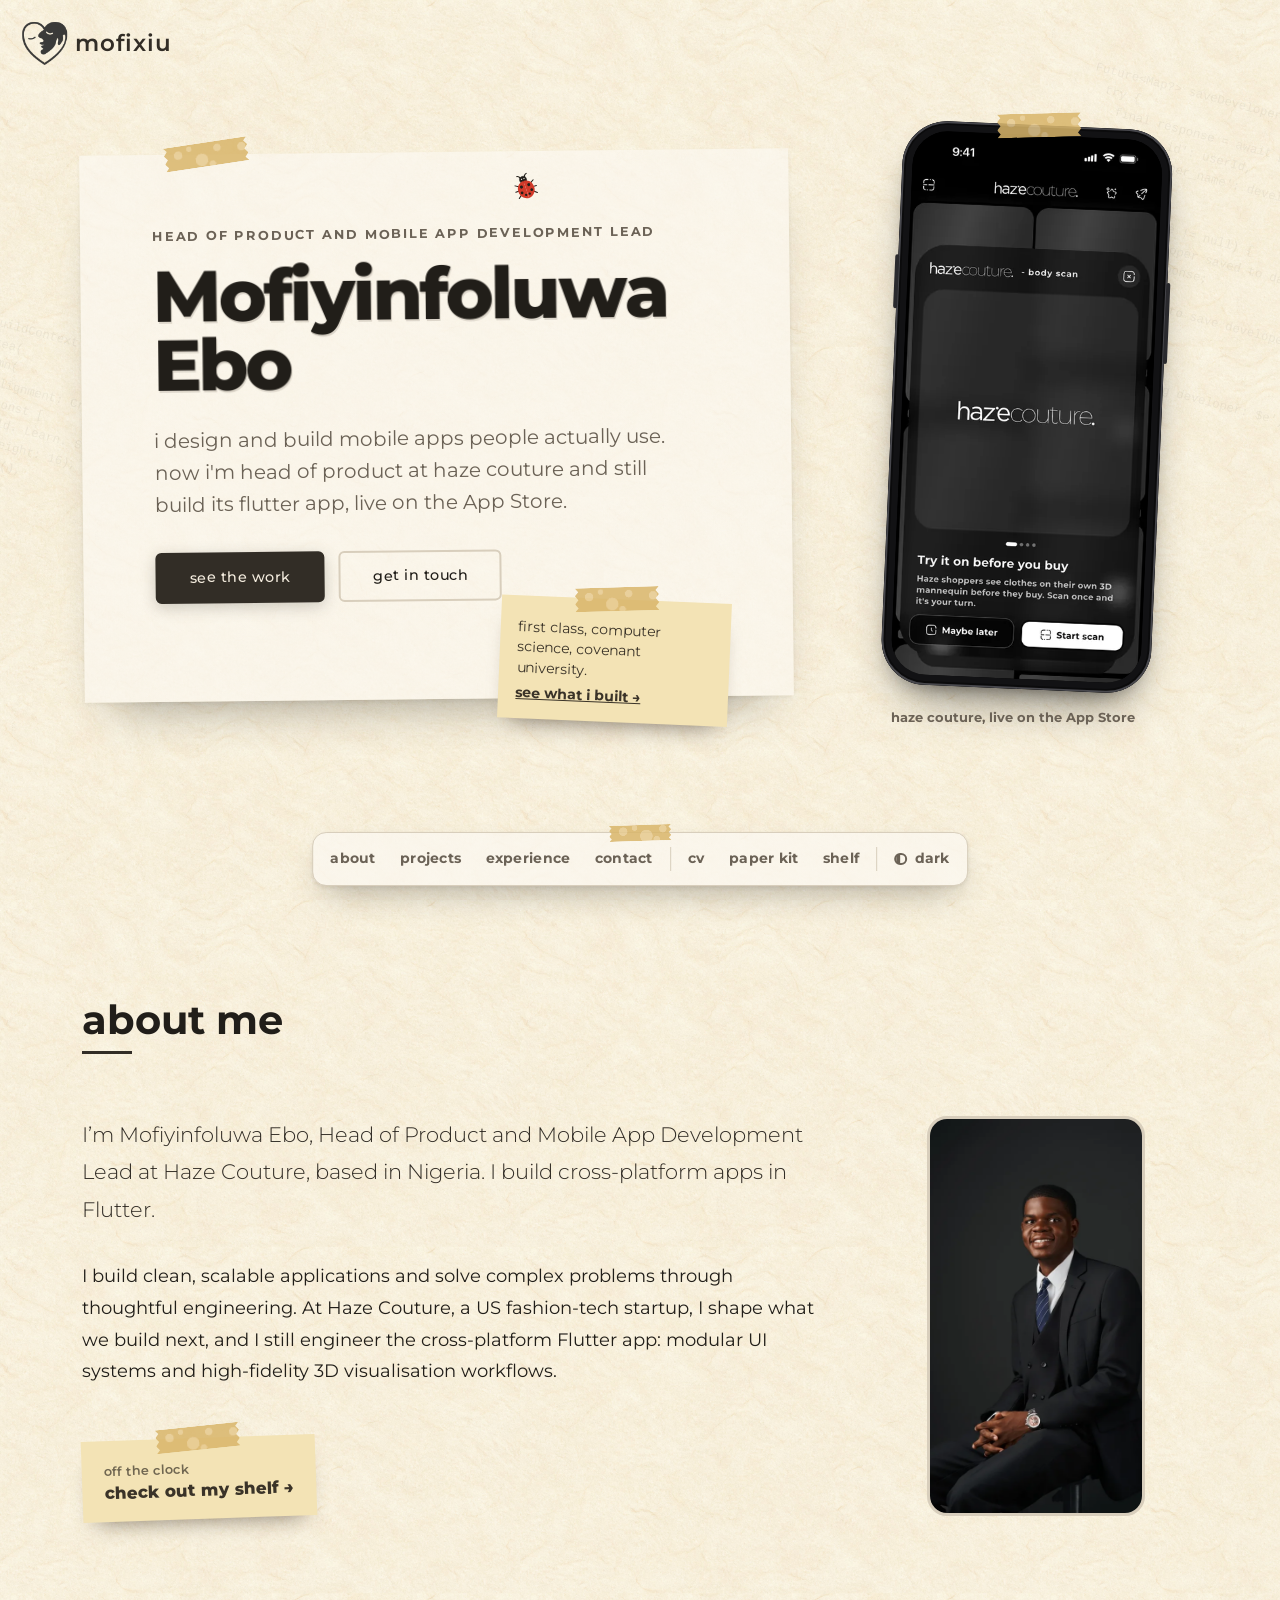
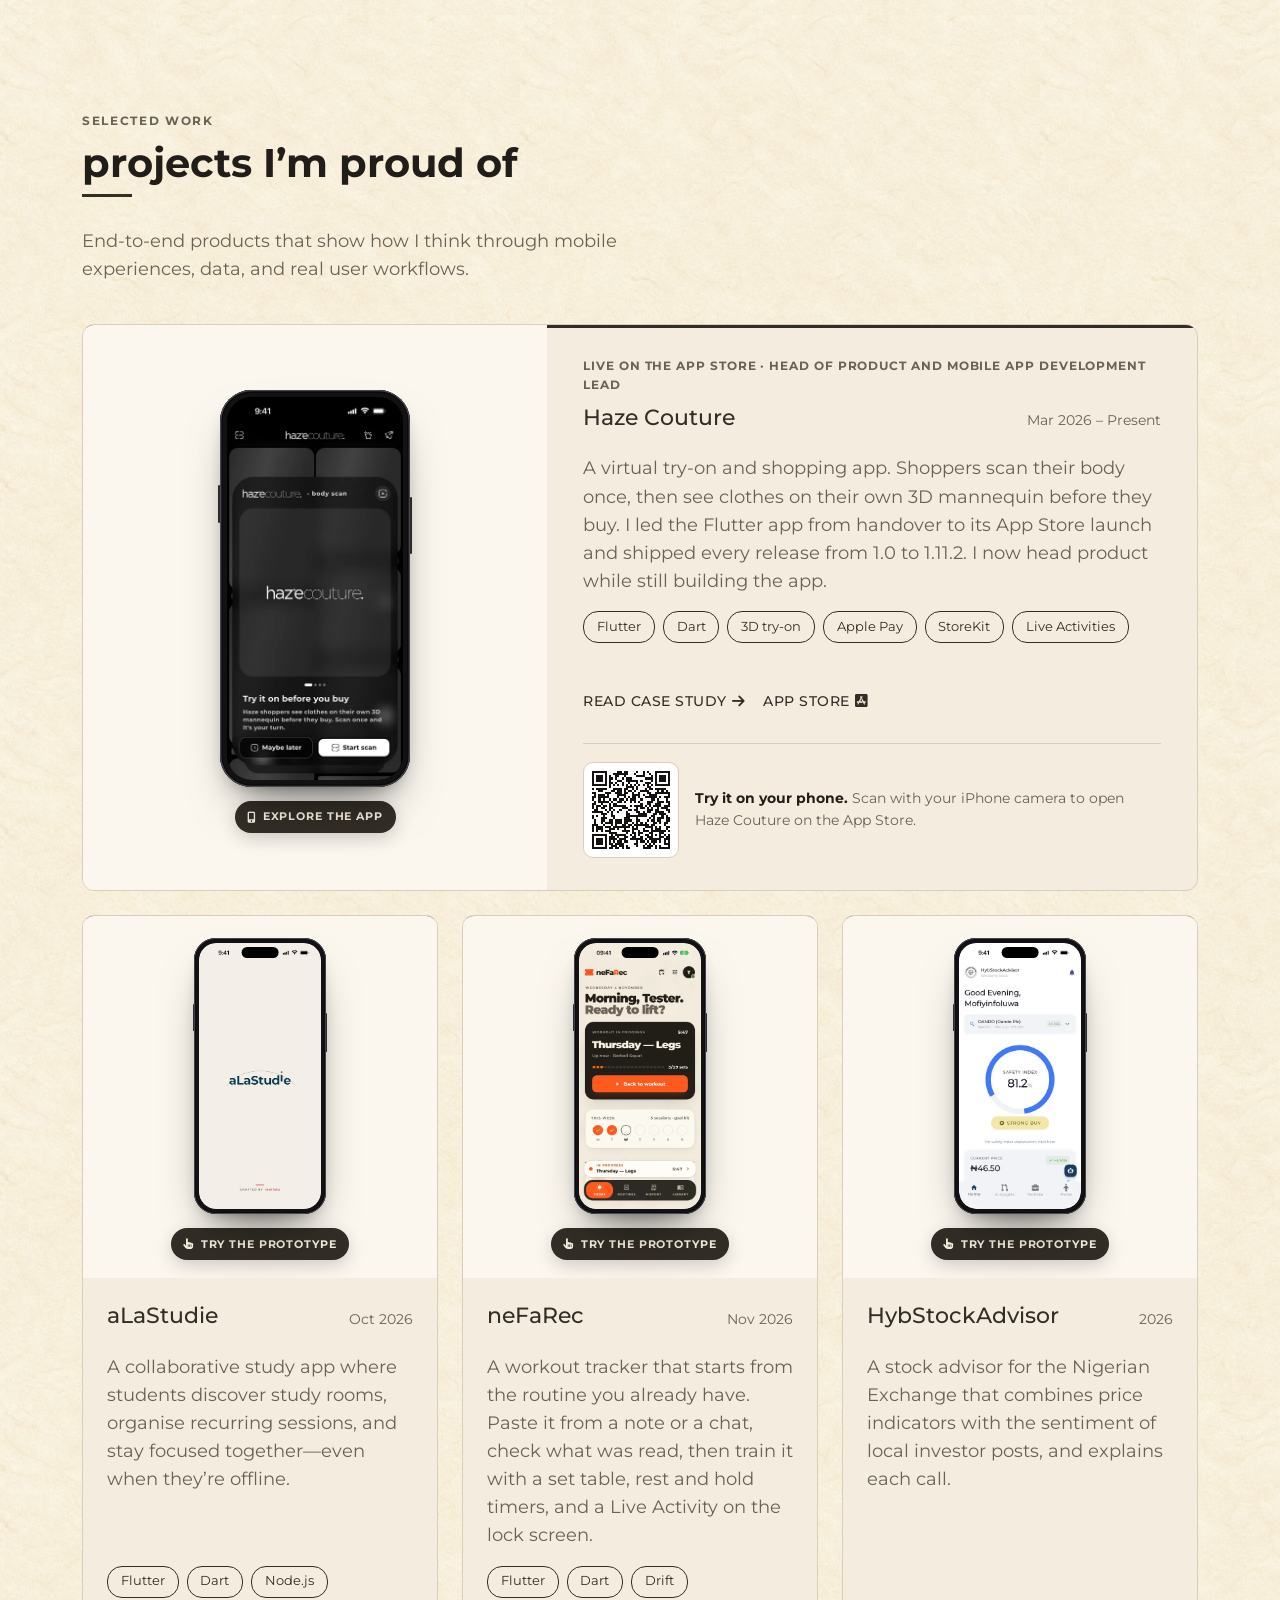
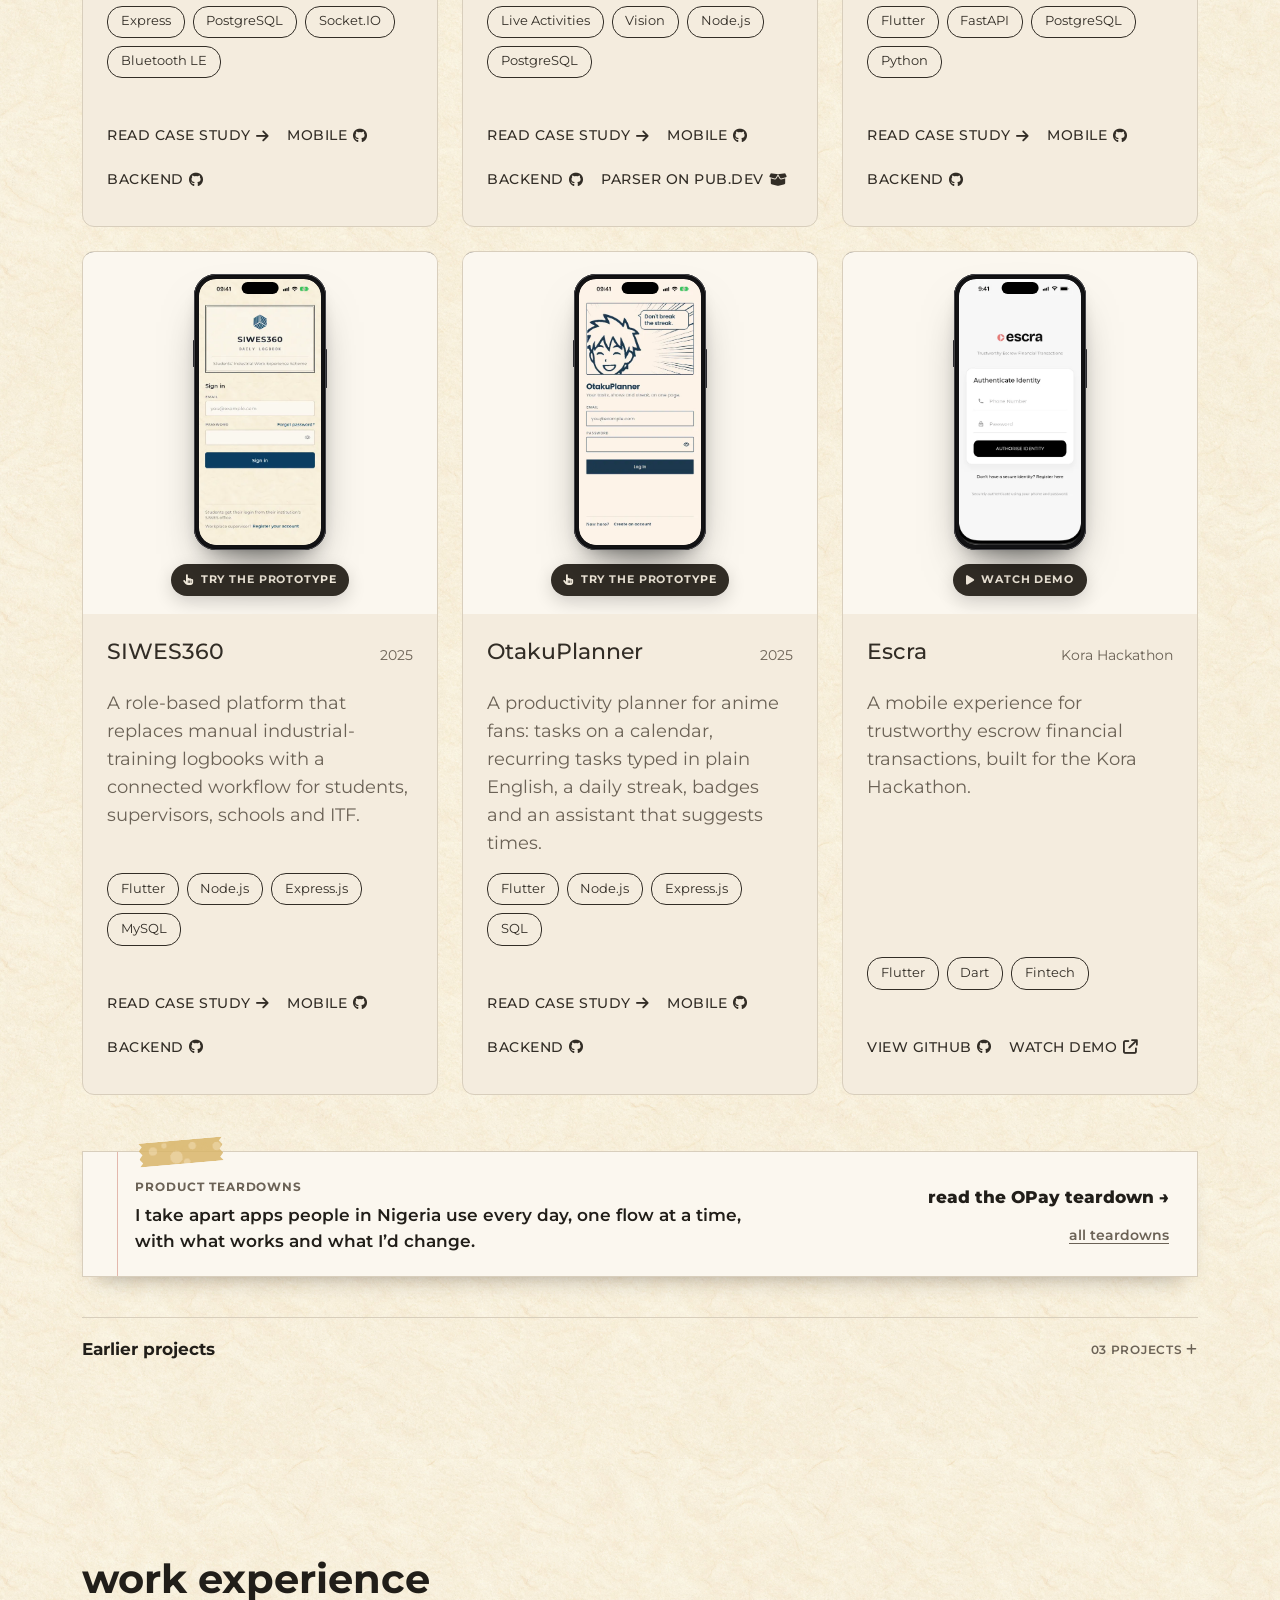
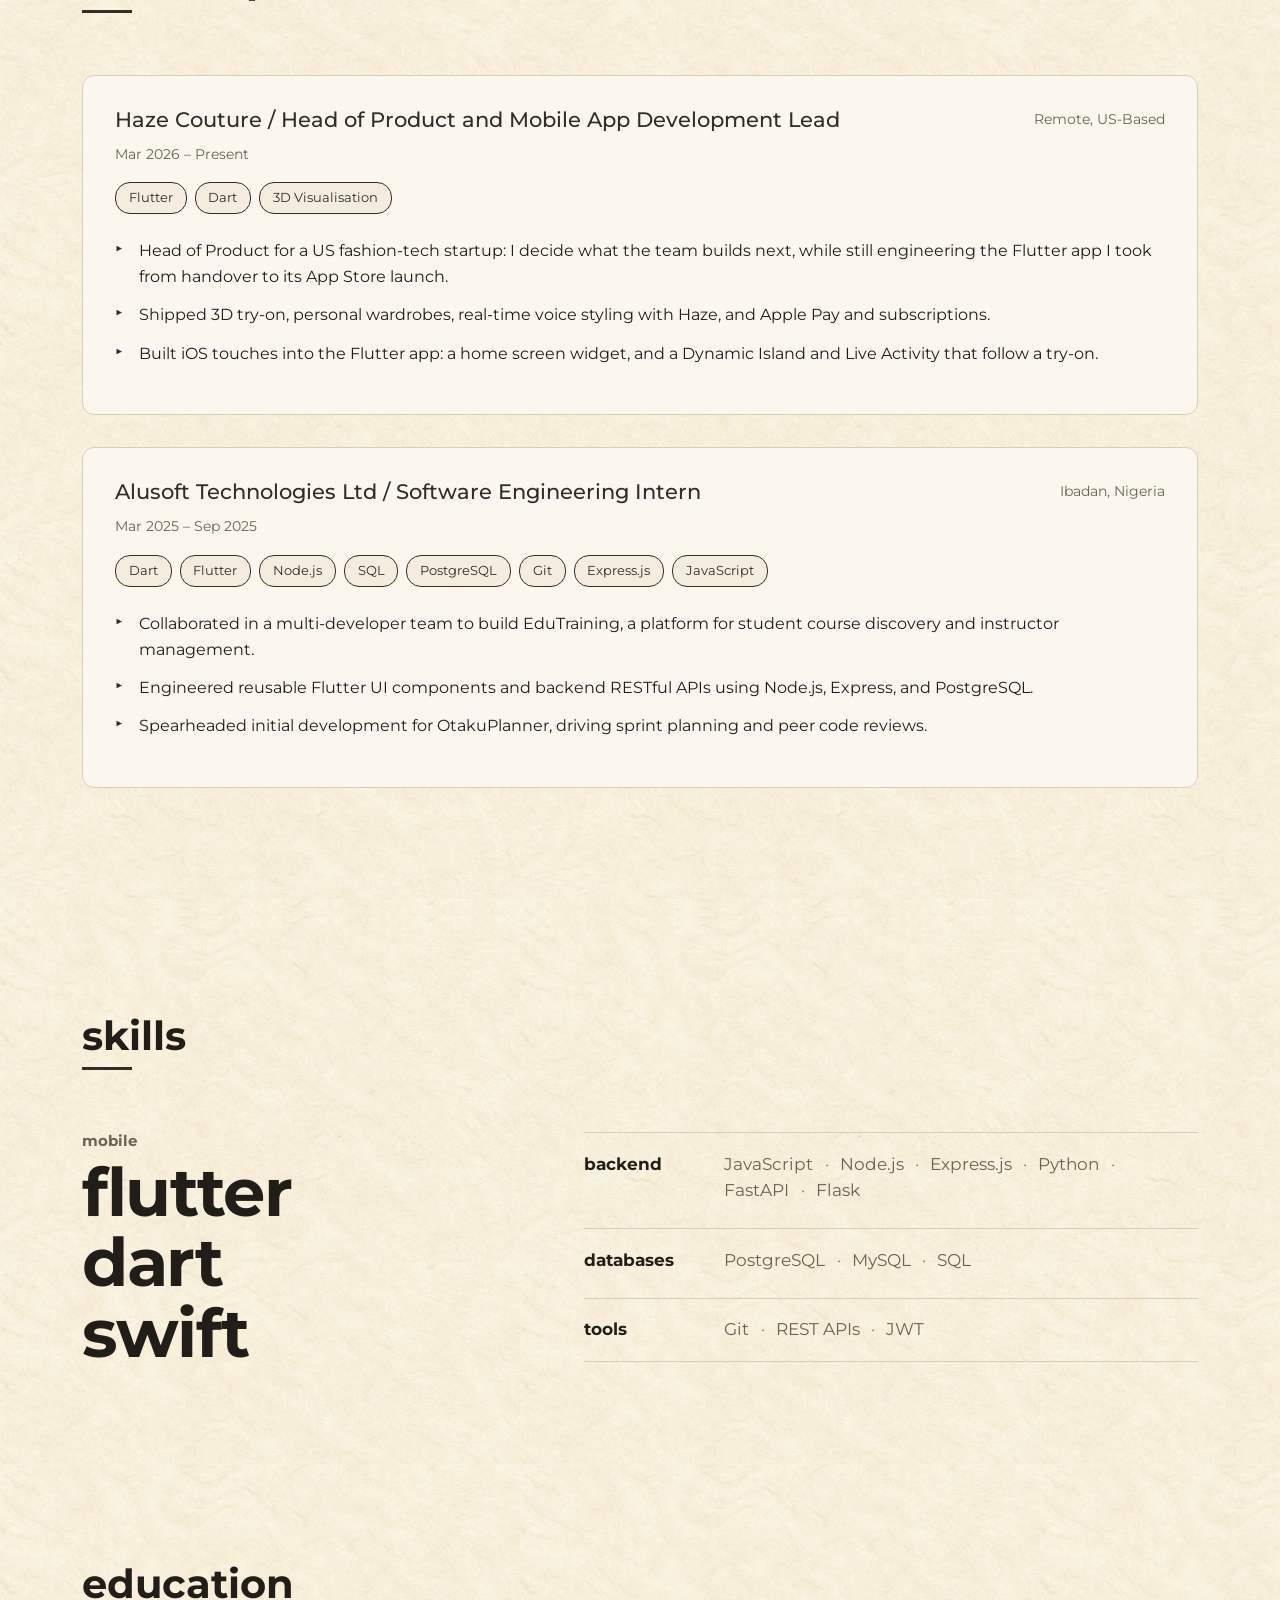
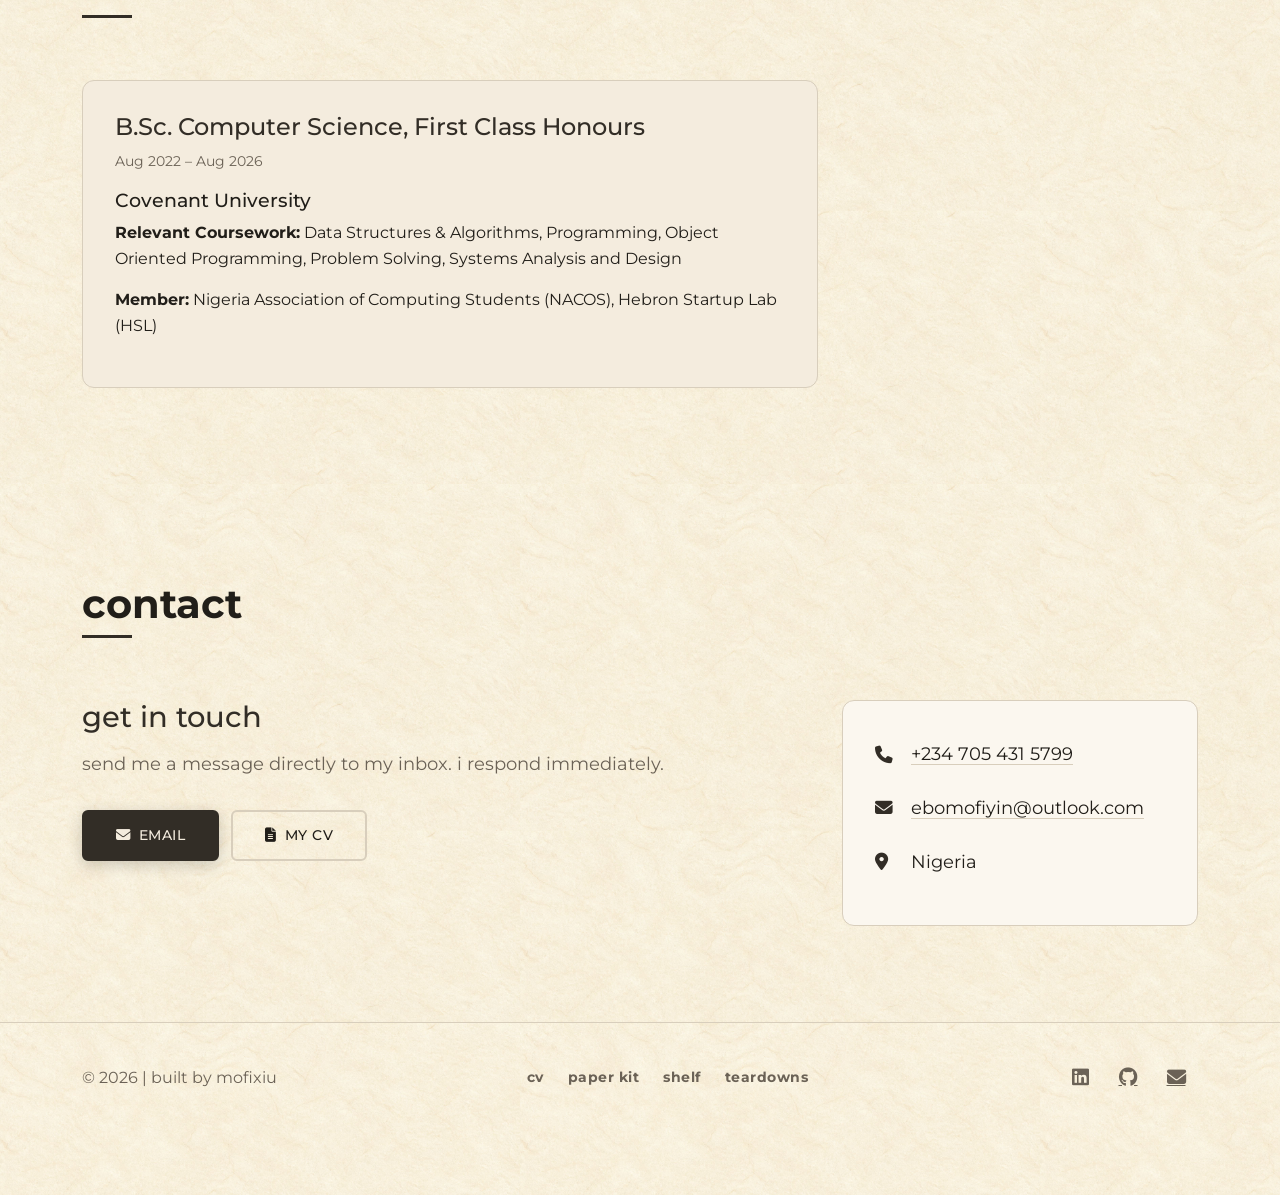
==== commit 9d0b68f0: "List Swift under mobile skills" ====
--- a/index.html
+++ b/index.html
@@ -84,7 +84,7 @@
             "@type": "CollegeOrUniversity",
             "name": "Covenant University"
           },
-          "knowsAbout": ["Product Management", "Product Strategy", "Product Roadmapping", "Flutter", "Dart", "Mobile App Development", "Backend Development", "Node.js", "Python"],
+          "knowsAbout": ["Product Management", "Product Strategy", "Product Roadmapping", "Flutter", "Dart", "Swift", "Mobile App Development", "Backend Development", "Node.js", "Python"],
           "sameAs": [
             "https://linkedin.com/in/mofiyinfoluwa-ebo-57b65423a/",
             "https://github.com/mofixiu"
@@ -551,6 +551,7 @@
                     <div class="skill-badges">
                         <span class="skill-badge">Flutter</span>
                         <span class="skill-badge">Dart</span>
+                        <span class="skill-badge">Swift</span>
                     </div>
                 </div>
                 <div class="skill-category">
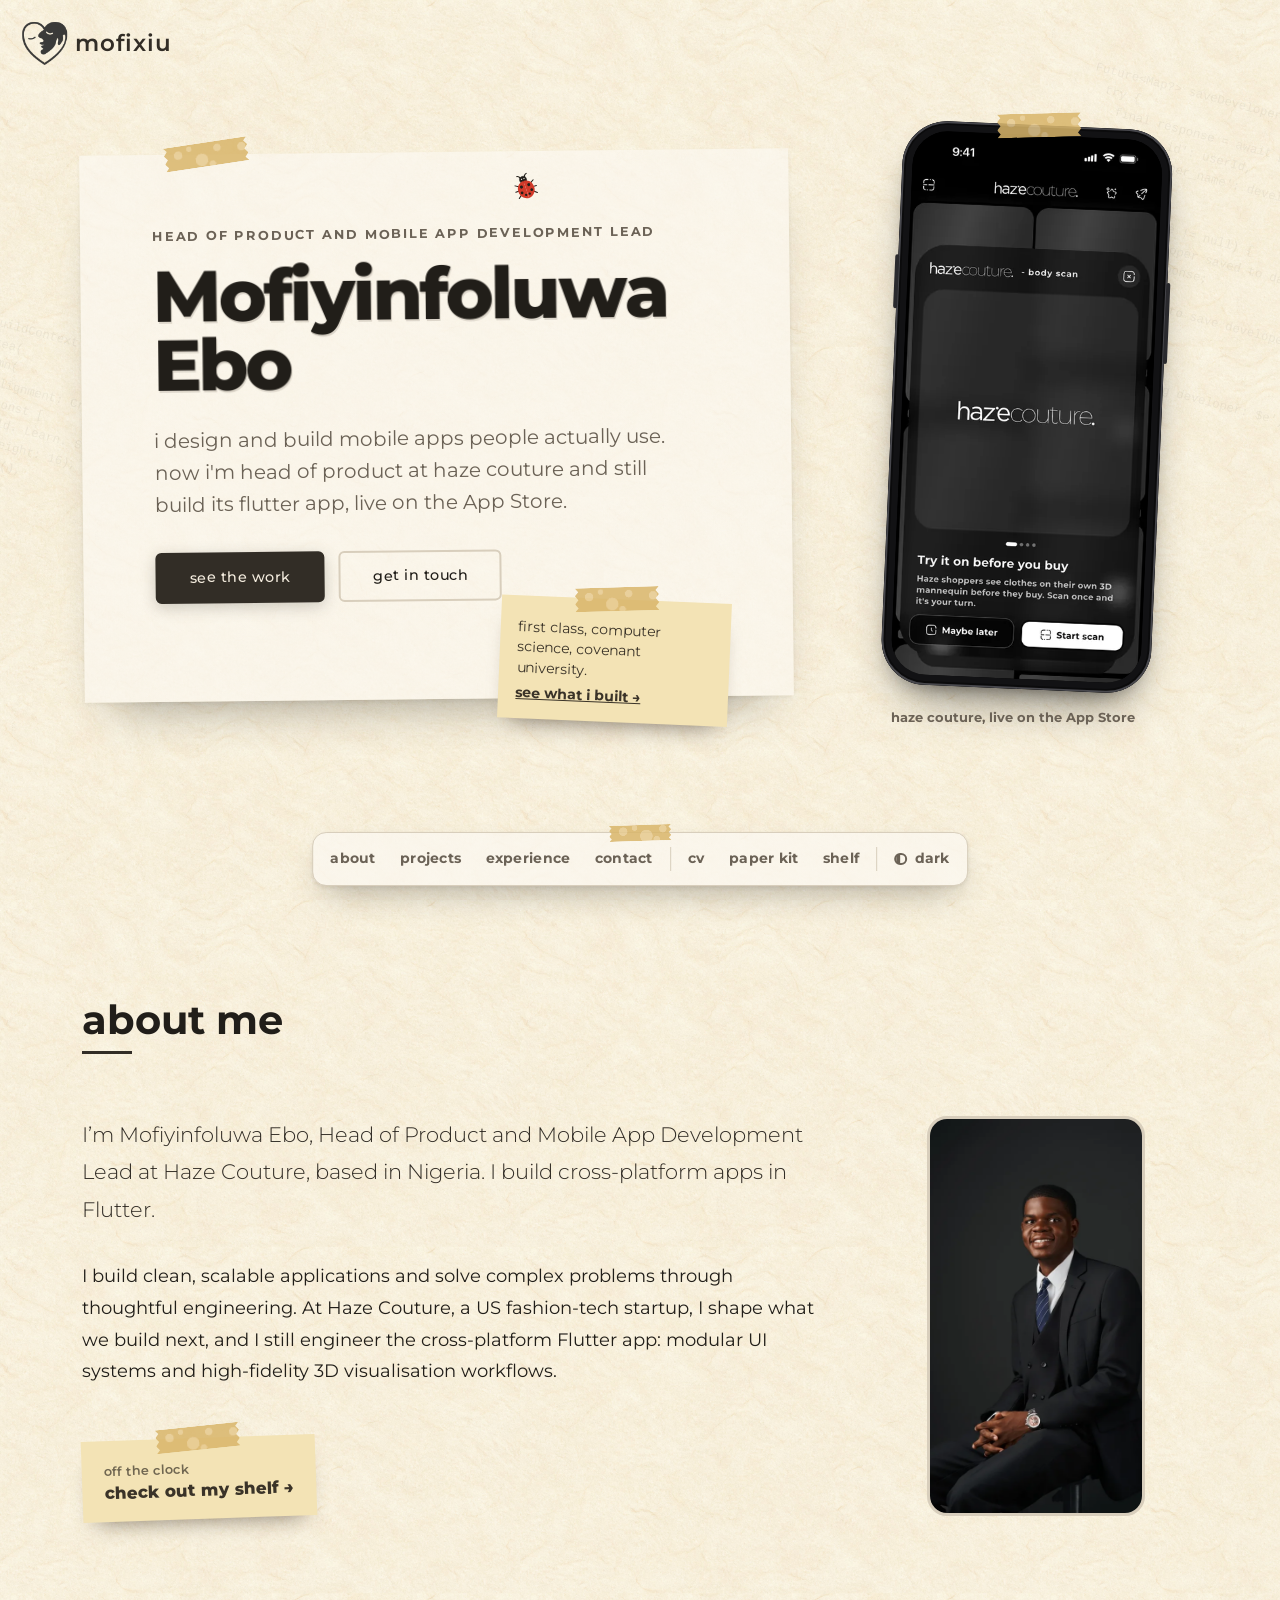
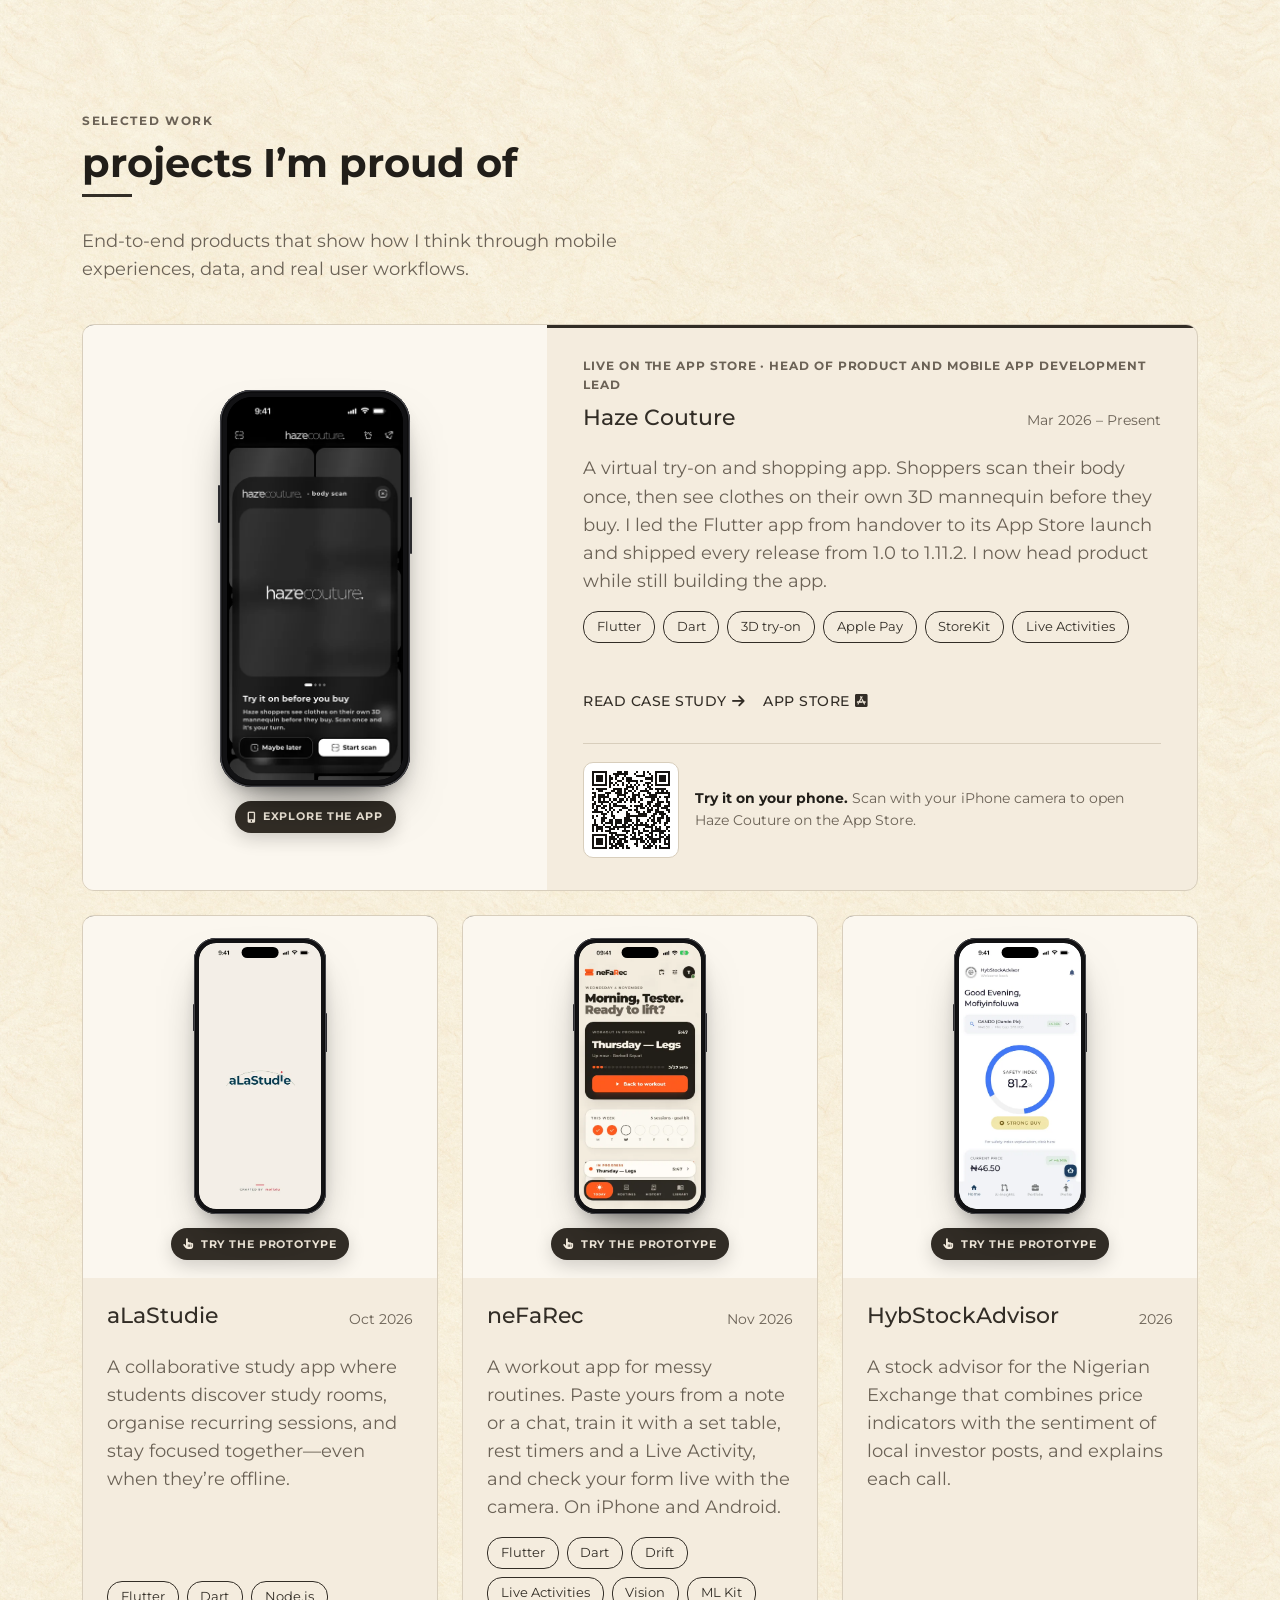
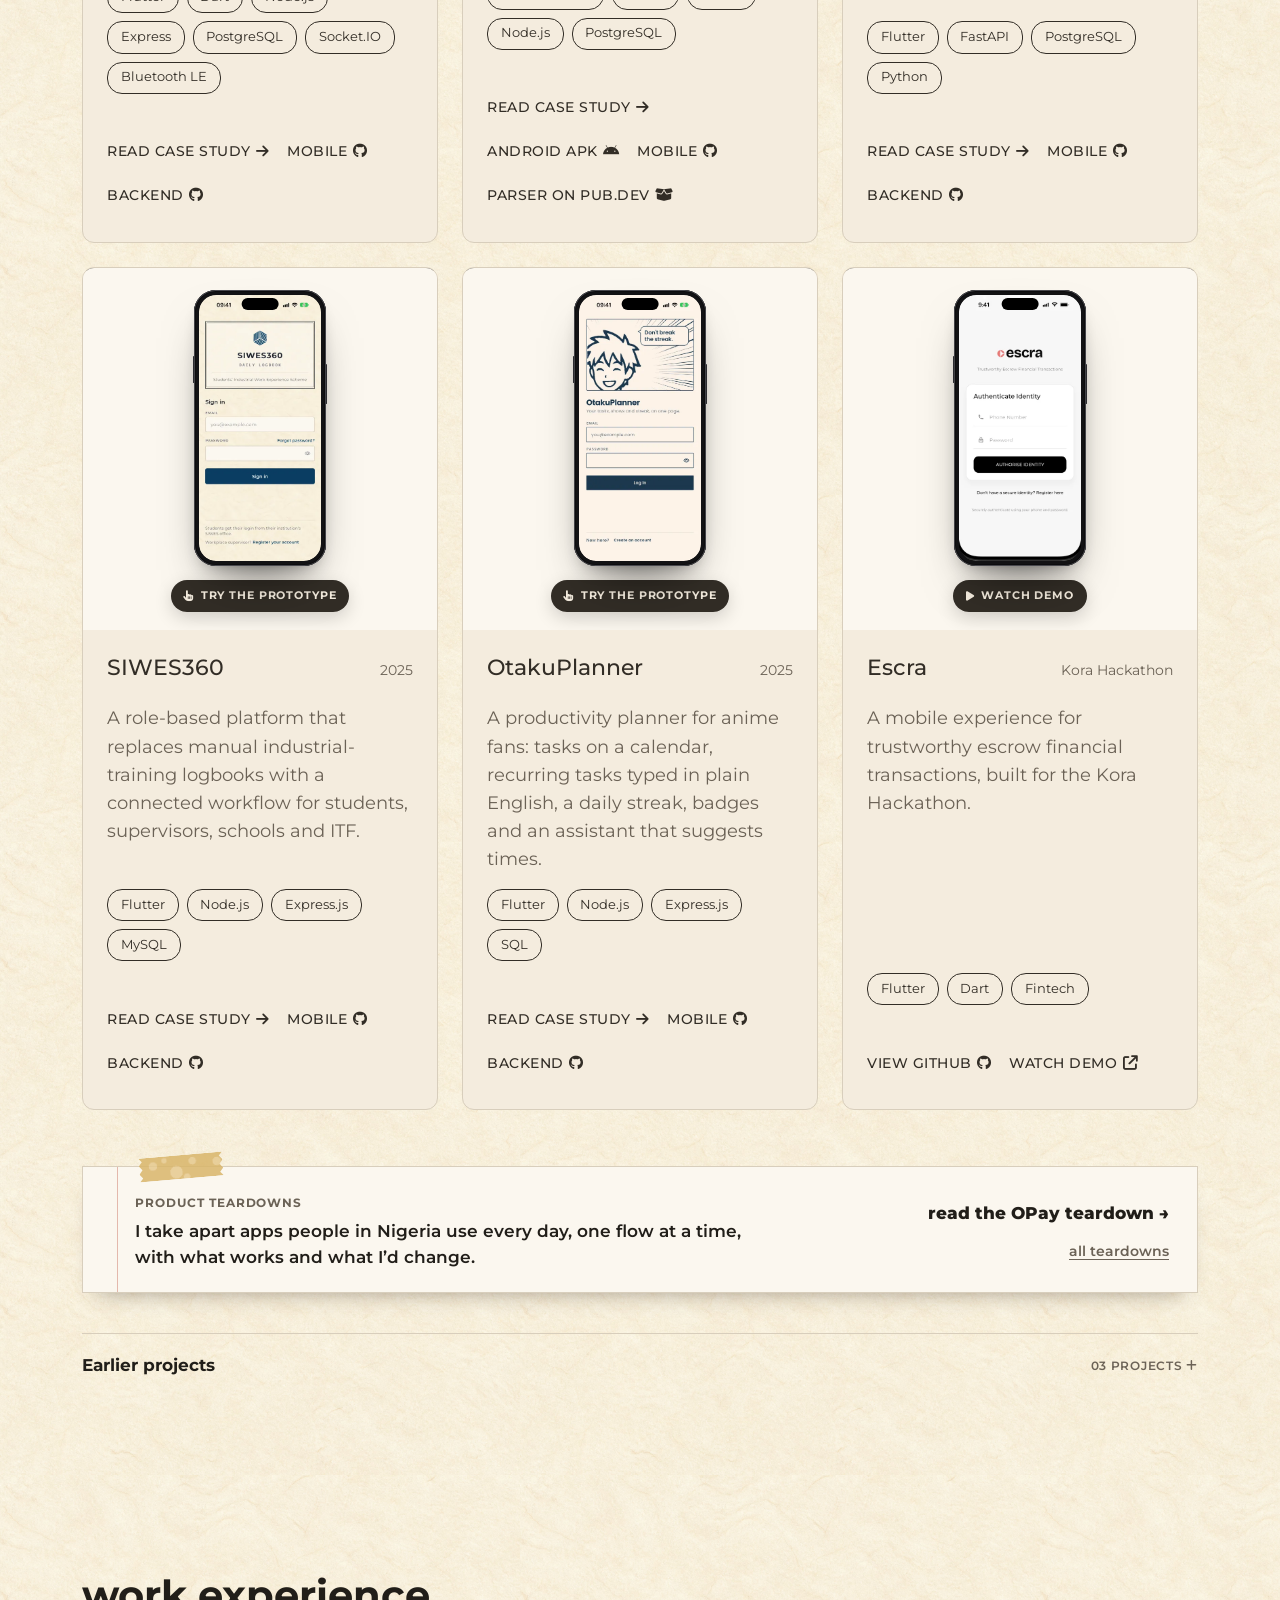
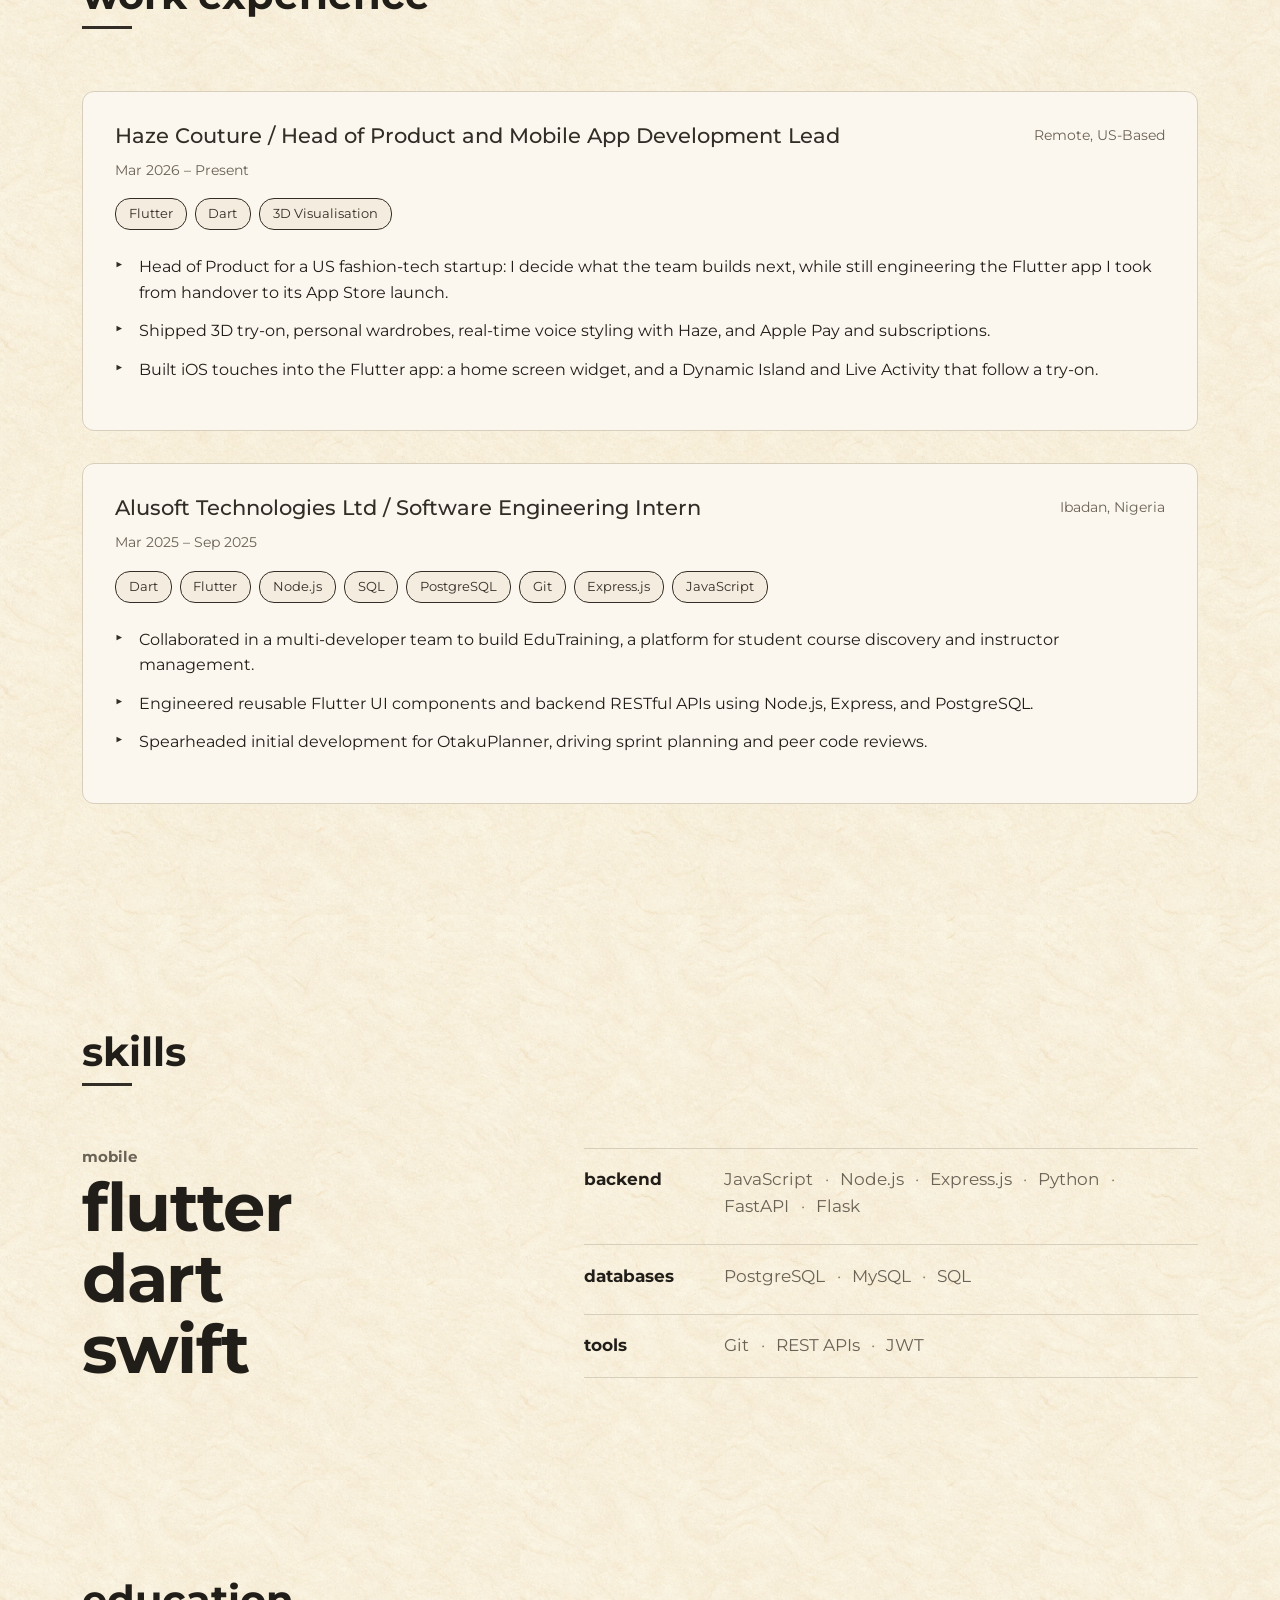
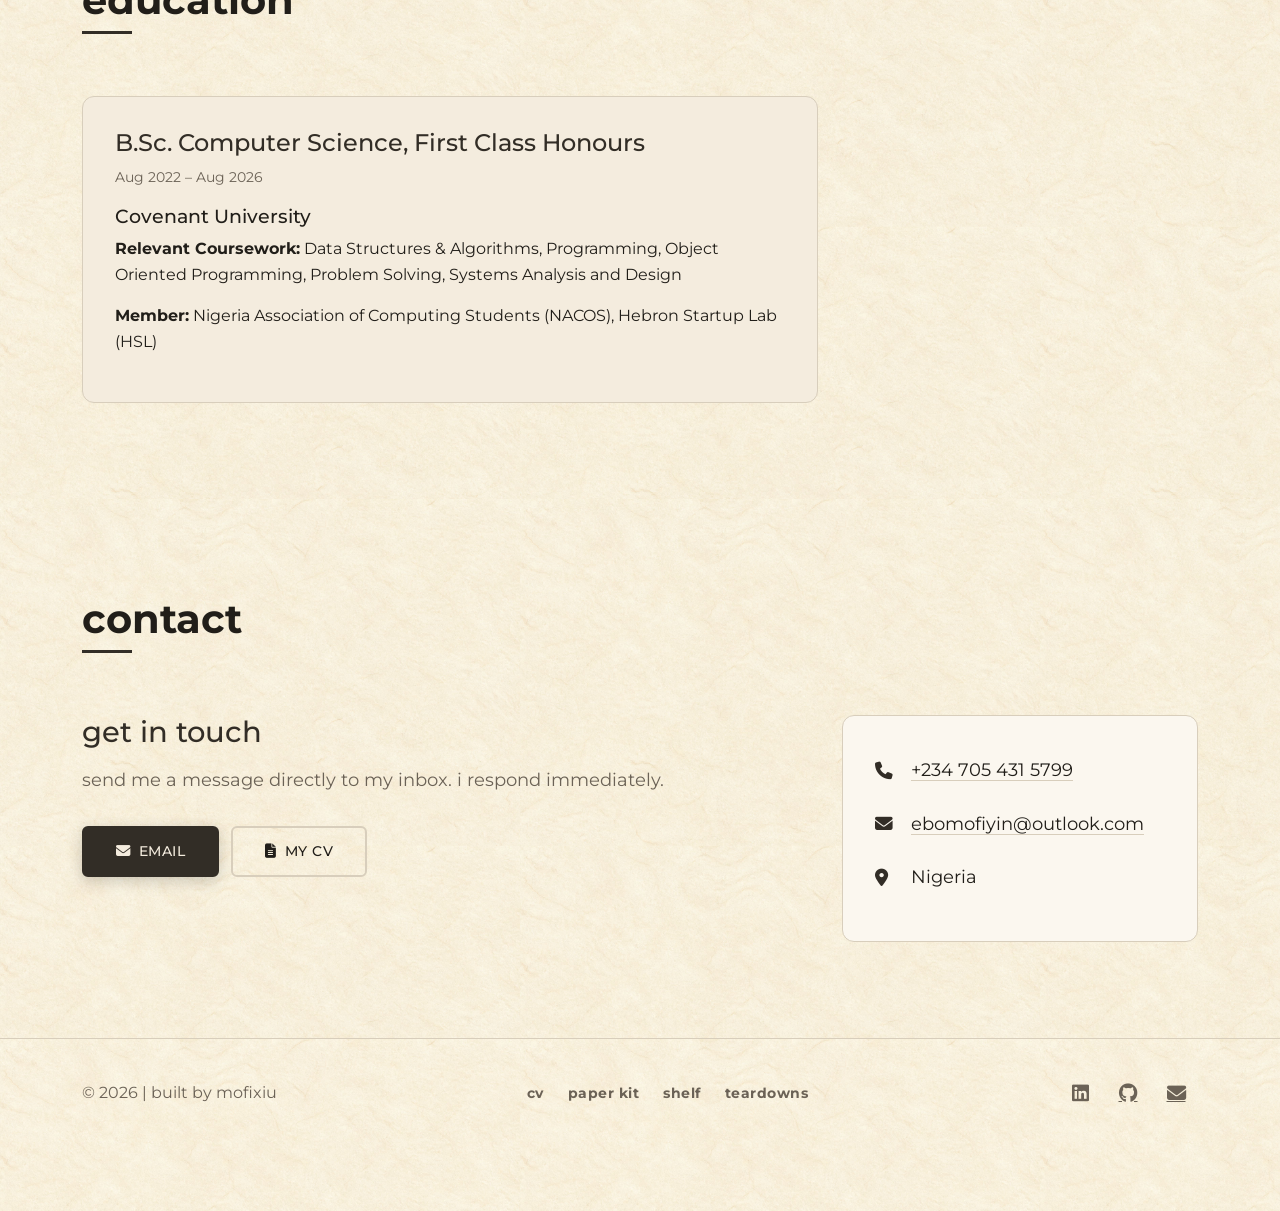
==== commit 8737c998: "Show neFaRec's live form check and Android APK" ====
--- a/index.html
+++ b/index.html
@@ -401,9 +401,9 @@
                     </button>
                     <div class="featured-project-content">
                         <div class="project-header"><h3>neFaRec</h3><span class="project-duration">Nov 2026</span></div>
-                        <p class="project-description">A workout tracker that starts from the routine you already have. Paste it from a note or a chat, check what was read, then train it with a set table, rest and hold timers, and a Live Activity on the lock screen.</p>
-                        <div class="tech-stack"><span class="tech-badge">Flutter</span><span class="tech-badge">Dart</span><span class="tech-badge">Drift</span><span class="tech-badge">Live Activities</span><span class="tech-badge">Vision</span><span class="tech-badge">Node.js</span><span class="tech-badge">PostgreSQL</span></div>
-                        <div class="project-actions"><button type="button" class="project-link" data-bs-toggle="modal" data-bs-target="#nefarecModal">Read case study <i class="fas fa-arrow-right" aria-hidden="true"></i></button><a class="project-link" href="https://github.com/mofixiu/neFaRecmobile" target="_blank" rel="noopener noreferrer">Mobile <i class="fab fa-github" aria-hidden="true"></i></a><a class="project-link" href="https://github.com/mofixiu/neFaRecbackend" target="_blank" rel="noopener noreferrer">Backend <i class="fab fa-github" aria-hidden="true"></i></a><a class="project-link" href="https://pub.dev/packages/workout_parser" target="_blank" rel="noopener noreferrer">Parser on pub.dev <i class="fas fa-box-open" aria-hidden="true"></i></a></div>
+                        <p class="project-description">A workout app for messy routines. Paste yours from a note or a chat, train it with a set table, rest timers and a Live Activity, and check your form live with the camera. On iPhone and Android.</p>
+                        <div class="tech-stack"><span class="tech-badge">Flutter</span><span class="tech-badge">Dart</span><span class="tech-badge">Drift</span><span class="tech-badge">Live Activities</span><span class="tech-badge">Vision</span><span class="tech-badge">ML Kit</span><span class="tech-badge">Node.js</span><span class="tech-badge">PostgreSQL</span></div>
+                        <div class="project-actions"><button type="button" class="project-link" data-bs-toggle="modal" data-bs-target="#nefarecModal">Read case study <i class="fas fa-arrow-right" aria-hidden="true"></i></button><a class="project-link" href="https://github.com/mofixiu/neFaRecmobile/releases/latest" target="_blank" rel="noopener noreferrer">Android APK <i class="fab fa-android" aria-hidden="true"></i></a><a class="project-link" href="https://github.com/mofixiu/neFaRecmobile" target="_blank" rel="noopener noreferrer">Mobile <i class="fab fa-github" aria-hidden="true"></i></a><a class="project-link" href="https://pub.dev/packages/workout_parser" target="_blank" rel="noopener noreferrer">Parser on pub.dev <i class="fas fa-box-open" aria-hidden="true"></i></a></div>
                     </div>
                 </article>
 
@@ -798,19 +798,23 @@
                             <div class="col-md-7">
                                 <div class="project-info">
                                     <h6>Project Overview</h6>
-                                    <p>Most people already have a routine, written in a note, a WhatsApp message or an AI chat. neFaRec starts there. You paste the text, check what it read on a review screen, and train it with a set table that remembers last time’s numbers. Everything is stored on the phone and works offline. An optional account backs it up to a small Node server.</p>
+                                    <p>Most people already have a routine, written in a note, a WhatsApp message or an AI chat. neFaRec starts there. You paste the text or a screenshot, check what it read on a review screen, and train it with a set table that remembers last time’s numbers. Then you can point the camera at yourself and it counts and checks your reps as you go. It runs on iPhone and Android, keeps everything on the phone and works offline. An optional account backs it up to a small Node server.</p>
 
                                     <h6>Key Features</h6>
                                     <ul>
-                                        <li>Paste a routine as plain text; the parser reads sets, rep ranges, timed holds and rest, and highlights anything it filled in.</li>
+                                        <li>Paste a routine, or pick a screenshot, photo or PDF and the phone reads the text. The parser finds sets, rep ranges, timed holds and rest, and highlights anything it filled in.</li>
                                         <li>Track sets against last session’s numbers, with a rest scoreboard that counts into overtime and a hold timer for planks and wall sits.</li>
                                         <li>Follow the rest timer on the lock screen and in the Dynamic Island with a Live Activity.</li>
                                         <li>Review sessions as receipts, with weekly volume, muscle split and lift trend charts and a training calendar.</li>
-                                        <li>Browse 884 exercises with steps, photos and 42 looping demo videos, swap moves for your equipment, and try an on-device squat form check.</li>
+                                        <li>Browse 884 exercises with steps, photos and 42 looping demo videos, and swap moves for the equipment you have.</li>
+                                        <li>Check your form live with the camera, or from a filmed set, for squats, push-ups, deadlifts, lunges, overhead presses and curls.</li>
                                     </ul>
 
+                                    <h6>Live form check</h6>
+                                    <p>The form check tracks your joints in every camera frame, with Apple Vision on iPhone and ML Kit pose detection on Android, behind one platform channel. It counts reps and checks what matters for each lift: depth for squats, lunges and push-ups, body line for push-ups, hinge and lockout for deadlifts, lockout and lean for presses, and range and swing for curls. The numbers update about twice a second while you move, and it tells you when the view isn’t clear enough to judge. Nothing is uploaded.</p>
+
                                     <h6>Open source</h6>
-                                    <p>I published the routine parser as <a href="https://pub.dev/packages/workout_parser" target="_blank" rel="noopener noreferrer">workout_parser</a> on pub.dev, a pure Dart package any Flutter or Dart app can use. It reads days, sets, reps, holds, rest, weight, tempo and supersets, matches names against 884 exercises, and marks every value it filled in. It reads all 39 test routines with every checked field right, and a typical routine parses in about 10 ms. You can <a href="https://workoutparse.mofiyinebo.com" target="_blank" rel="noopener noreferrer">try it in your browser</a>: paste a routine and see what it reads.</p>
+                                    <p>I published the routine parser as <a href="https://pub.dev/packages/workout_parser" target="_blank" rel="noopener noreferrer">workout_parser</a> on pub.dev, a pure Dart package any Flutter or Dart app can use. It reads days, sets, reps, holds, rest, weight, tempo and supersets, matches names against 884 exercises, and marks every value it filled in. It reads all 39 test routines with every checked field right, and a typical routine parses in about 10 ms. You can <a href="https://workoutparse.mofiyinebo.com" target="_blank" rel="noopener noreferrer">try it in your browser</a>: paste a routine and see what it reads. The app’s look comes from <a href="https://pub.dev/packages/paper_kit" target="_blank" rel="noopener noreferrer">paper_kit</a>, my handmade-paper UI kit, also on pub.dev.</p>
 
                                     <h6>Technologies</h6>
                                     <div class="tech-stack">
@@ -820,6 +824,8 @@
                                         <span class="tech-badge">Drift (SQLite)</span>
                                         <span class="tech-badge">SwiftUI Live Activities</span>
                                         <span class="tech-badge">Apple Vision</span>
+                                        <span class="tech-badge">ML Kit</span>
+                                        <span class="tech-badge">Kotlin</span>
                                         <span class="tech-badge">Node.js</span>
                                         <span class="tech-badge">Express</span>
                                         <span class="tech-badge">PostgreSQL</span>
@@ -832,6 +838,7 @@
                                     </div>
 
                                     <div class="project-actions">
+                                        <a class="project-link" href="https://github.com/mofixiu/neFaRecmobile/releases/latest" target="_blank" rel="noopener noreferrer">Android APK and demo <i class="fab fa-android" aria-hidden="true"></i></a>
                                         <a class="project-link" href="https://github.com/mofixiu/neFaRecmobile" target="_blank" rel="noopener noreferrer">Mobile repository <i class="fab fa-github" aria-hidden="true"></i></a>
                                         <a class="project-link" href="https://github.com/mofixiu/neFaRecbackend" target="_blank" rel="noopener noreferrer">Backend repository <i class="fab fa-github" aria-hidden="true"></i></a>
                                         <a class="project-link" href="https://pub.dev/packages/workout_parser" target="_blank" rel="noopener noreferrer">workout_parser on pub.dev <i class="fas fa-box-open" aria-hidden="true"></i></a>
